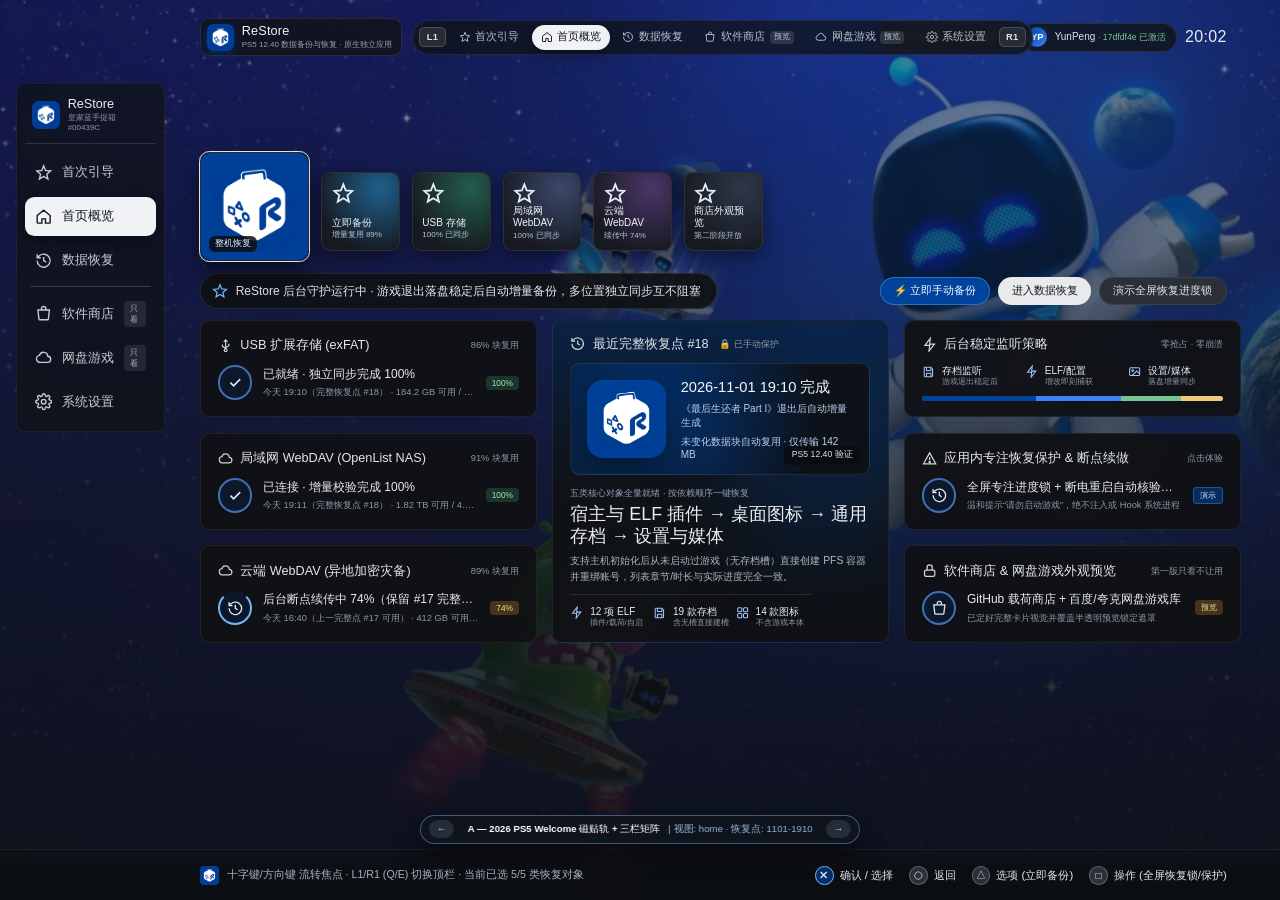
==== prototype/ui-37/index.html @ 5b7cf1ad "feat(prototype): 完成 #37 可交互页面闭环、三套变体与商店锁定遮罩初版" ====
<!doctype html>
<html lang="zh-CN">
  <head>
    <meta charset="UTF-8" />
    <meta name="viewport" content="width=device-width, initial-scale=1.0" />
    <title>ReStore — PS5 数据备份与恢复 · 高保真可交互 UI 原型 (#37)</title>
    <link rel="icon" type="image/png" href="./assets/restore-logo.png" />
    <link rel="stylesheet" href="./styles.css" />
  </head>
  <body>
    <div id="app"></div>
    <div id="toast" role="status" aria-live="polite"></div>
    <script src="./motion.js"></script>
    <script src="./app.js"></script>
  </body>
</html>
---- prototype/ui-37/styles.css ----
/* 沿用 /Users/penguinyzsh/Project/PS5/Archive/public/web 的 2026 PS5 屏幕几何与视觉语言
   在 1920px 视口下 1rem = 1px，融合 ReStore 官方皇家蓝 #00439C 品牌色与手柄焦点体系 */
:root {
  font-size: calc(100vw / 1920);
  font-family: 'Helvetica Neue', 'PingFang SC', 'Microsoft YaHei', sans-serif;
  font-weight: 400;
  color: #ebedef;
  background: #101215;
  color-scheme: dark;
  font-synthesis: none;
  --panel: #101215;
  --muted: #a5a7ac;
  --brand-blue: #00439c;
  --brand-blue-bright: #2b72d6;
  --brand-cyan: #70b7ff;
  --ok-green: #77c495;
  --warn-gold: #f2c97d;
  --danger-coral: #f19996;
  --radius-ui: 14rem;
  --radius-card: var(--radius-ui);
  --radius-control: var(--radius-ui);
  --radius-tag: 9rem;
  --radius-pill: 999rem;
  --radius-round: 50%;
  --sidebar-left: 24rem;
  --sidebar-width: 224rem;
  --sidebar-content-gap: 52rem;
  --content-left: calc(var(--sidebar-left) + var(--sidebar-width) + var(--sidebar-content-gap));
}

* {
  box-sizing: border-box;
}

body {
  margin: 0;
  min-width: 360px;
  background: #101215;
  color: #ebedef;
  overflow-x: hidden;
  user-select: none;
}

button,
input,
select {
  font: inherit;
  -webkit-tap-highlight-color: transparent;
}

button {
  padding: 0;
  border: 0;
  background: none;
  color: inherit;
  cursor: pointer;
  text-align: left;
  transition:
    opacity 120ms linear,
    background-color 160ms linear,
    border-color 150ms linear,
    outline-color 140ms linear,
    box-shadow 140ms linear,
    transform 160ms cubic-bezier(0.22, 0.61, 0.36, 1);
}

button:active:not(.launch-tile) {
  opacity: 0.78;
}

svg {
  display: block;
  width: 24rem;
  height: 24rem;
  flex-shrink: 0;
}

img {
  display: block;
  max-width: 100%;
}

/* 主机级手柄焦点外框（同时支持键盘 :focus-visible 与手柄/方向键 data-pad-focus） */
button:focus-visible,
input:focus-visible,
select:focus-visible,
[data-pad-focus='true'] {
  outline: 2.5rem solid #eef2f7 !important;
  outline-offset: 4rem !important;
  box-shadow:
    0 0 0 4rem rgba(0, 67, 156, 0.55),
    0 14rem 34rem rgba(0, 0, 0, 0.55) !important;
}

.app-shell {
  position: relative;
  isolation: isolate;
  min-height: max(1080rem, 100vh);
  padding-bottom: 108rem;
  overflow: hidden;
}

/* Variant B 与 Variant C 调整左侧起点，形成截然不同的空间结构 */
.app-shell[data-variant='B'] {
  --content-left: 112rem;
}

.app-shell[data-variant='C'] {
  --content-left: 88rem;
}

.console-wallpaper {
  position: fixed;
  inset: 0;
  z-index: -2;
  background: #101215 url('./assets/ps5-showcase-crop.jpg') center top / cover no-repeat;
  transition: opacity 320ms linear, filter 320ms linear;
}

.console-wallpaper::after {
  content: '';
  position: absolute;
  inset: 0;
  background:
    radial-gradient(circle at 76% 18%, rgba(0, 67, 156, 0.32), transparent 46%),
    linear-gradient(180deg, rgba(16, 18, 21, 0.38) 0%, rgba(16, 18, 21, 0.78) 54%, rgba(16, 18, 21, 0.95) 100%);
}

.app-shell.browse-mode .console-wallpaper::after {
  background:
    radial-gradient(circle at 82% 14%, rgba(0, 67, 156, 0.25), transparent 44%),
    linear-gradient(180deg, rgba(16, 18, 21, 0.78) 0%, rgba(18, 21, 26, 0.94) 45%, #12151a 100%);
}

.console-wallpaper > video {
  position: absolute;
  inset: 0;
  width: 100%;
  height: 100%;
  object-fit: cover;
  object-position: center top;
  pointer-events: none;
  opacity: 0.68;
}

/* ==================== 顶部 PS5 系统状态与 L1/R1 顶栏 ==================== */
.system-header {
  height: 112rem;
  position: relative;
  z-index: 20;
  display: flex;
  align-items: center;
  justify-content: space-between;
  padding: 0 80rem 0 var(--content-left);
}

.app-shell[data-variant='A'] .system-header {
  padding-left: var(--content-left);
}

.header-brand-cluster {
  display: flex;
  align-items: center;
  gap: 14rem;
  min-width: 0;
}

.brand-mark {
  display: flex;
  align-items: center;
  gap: 12rem;
  padding: 7rem 14rem 7rem 9rem;
  border-radius: var(--radius-card);
  background: rgba(16, 18, 21, 0.78);
  border: 1rem solid rgba(255, 255, 255, 0.1);
  backdrop-filter: blur(16rem);
  flex-shrink: 0;
  white-space: nowrap;
}

.brand-mark img {
  width: 40rem;
  height: 40rem;
  border-radius: 10rem;
  box-shadow: 0 4rem 14rem rgba(0, 67, 156, 0.55);
}

.brand-mark-text strong {
  display: block;
  font-size: 19rem;
  font-weight: 500;
  letter-spacing: 0.3rem;
  color: #f3f5f8;
}

.brand-mark-text small {
  display: block;
  font-size: 12rem;
  color: #98a2b0;
  margin-top: 2rem;
}

/* 顶部 L1 / R1 切换轨 */
.top-l1r1-bar {
  display: flex;
  align-items: center;
  gap: 6rem;
  background: rgba(16, 18, 21, 0.72);
  border: 1rem solid rgba(255, 255, 255, 0.08);
  padding: 6rem 10rem;
  border-radius: var(--radius-pill);
  backdrop-filter: blur(16rem);
  flex-shrink: 0;
  white-space: nowrap;
}

.shoulder-key {
  display: inline-grid;
  place-items: center;
  min-width: 40rem;
  height: 30rem;
  padding: 0 9rem;
  border-radius: 8rem;
  background: #272b33;
  border: 1rem solid rgba(255, 255, 255, 0.16);
  color: #dfe4ec;
  font-size: 14rem;
  font-weight: 600;
  letter-spacing: 0.5rem;
  flex-shrink: 0;
}

.shoulder-key:hover {
  background: #353b46;
}

.top-nav-pill {
  position: relative;
  display: inline-flex;
  align-items: center;
  gap: 7rem;
  height: 38rem;
  padding: 0 13rem;
  border-radius: var(--radius-pill);
  color: #b7bec9;
  font-size: 16rem;
  white-space: nowrap;
  flex-shrink: 0;
}

.top-nav-pill svg {
  width: 18rem;
  height: 18rem;
}

.top-nav-pill:hover {
  color: #f0f3f8;
  background: rgba(255, 255, 255, 0.08);
}

.top-nav-pill.current {
  background: #f0f2f5;
  color: #11151b;
  font-weight: 500;
  box-shadow: 0 6rem 20rem rgba(0, 0, 0, 0.32);
}

.top-nav-pill .lock-tag {
  font-size: 11.5rem;
  font-style: normal;
  padding: 2rem 6rem;
  border-radius: 6rem;
  background: rgba(255, 255, 255, 0.12);
  color: #b8c2d1;
  white-space: nowrap;
}

.top-nav-pill.current .lock-tag {
  background: rgba(17, 21, 27, 0.14);
  color: #1c222b;
}

.header-status-cluster {
  display: flex;
  align-items: center;
  gap: 12rem;
  flex-shrink: 0;
  white-space: nowrap;
}

.daemon-pill {
  display: inline-flex;
  align-items: center;
  gap: 8rem;
  height: 40rem;
  padding: 0 13rem;
  border-radius: var(--radius-pill);
  background: rgba(16, 18, 21, 0.78);
  border: 1rem solid rgba(255, 255, 255, 0.09);
  font-size: 14rem;
  color: #d5dce6;
  white-space: nowrap;
}

.status-dot {
  width: 9rem;
  height: 9rem;
  border-radius: 50%;
  background: var(--ok-green);
  box-shadow: 0 0 12rem rgba(119, 196, 149, 0.75);
}

.status-dot.warn {
  background: var(--warn-gold);
  box-shadow: 0 0 12rem rgba(242, 201, 125, 0.75);
}

.user-badge {
  display: flex;
  align-items: center;
  gap: 11rem;
  height: 44rem;
  padding: 0 15rem 0 8rem;
  border-radius: var(--radius-pill);
  background: rgba(16, 18, 21, 0.78);
  border: 1rem solid rgba(255, 255, 255, 0.09);
}

.user-avatar {
  width: 30rem;
  height: 30rem;
  border-radius: 50%;
  background: linear-gradient(135deg, var(--brand-blue), #3b82f6);
  display: grid;
  place-items: center;
  font-size: 14rem;
  font-weight: 600;
  color: #fff;
}

.user-badge span {
  font-size: 15rem;
  color: #dce2ec;
}

.user-badge small {
  color: #77c495;
  font-size: 13rem;
}

.system-clock {
  font-size: 24rem;
  font-weight: 300;
  color: #e9edf2;
  letter-spacing: 0.5rem;
}

/* ==================== Variant A 左侧系统导航轨 (沿用 public/web layout.css) ==================== */
.system-nav {
  position: fixed;
  left: var(--sidebar-left);
  top: 124rem;
  width: var(--sidebar-width);
  z-index: 18;
  display: flex;
  flex-direction: column;
  align-items: stretch;
  gap: 8rem;
  padding: 14rem 12rem;
  border-radius: var(--radius-card);
  background: rgba(16, 18, 21, 0.72);
  border: 1rem solid rgba(255, 255, 255, 0.06);
  backdrop-filter: blur(18rem);
}

.app-shell[data-variant='B'] .system-nav,
.app-shell[data-variant='C'] .system-nav {
  display: none;
}

.system-nav-brand {
  display: flex;
  align-items: center;
  gap: 12rem;
  padding: 6rem 10rem 16rem;
  margin-bottom: 6rem;
  border-bottom: 1rem solid rgba(126, 133, 143, 0.28);
}

.system-nav-brand img {
  width: 42rem;
  height: 42rem;
  border-radius: 10rem;
}

.system-nav-brand div strong {
  display: block;
  font-size: 19rem;
  font-weight: 500;
}

.system-nav-brand div small {
  display: block;
  font-size: 12rem;
  color: #8f98a5;
  margin-top: 2rem;
}

.system-tab {
  position: relative;
  width: 100%;
  height: 58rem;
  flex-shrink: 0;
  display: flex;
  align-items: center;
  gap: 15rem;
  padding: 0 15rem;
  border-radius: var(--radius-control);
  color: #c7cbd2;
}

.system-tab > svg {
  width: 26rem;
  height: 26rem;
}

.system-tab span {
  font-size: 19rem;
  line-height: 1;
  white-space: nowrap;
}

.system-tab .nav-badge {
  margin-left: auto;
  font-size: 12rem;
  padding: 3rem 8rem;
  border-radius: 6rem;
  background: rgba(255, 255, 255, 0.09);
  color: #a9b3c1;
}

.system-tab:hover {
  background: rgba(255, 255, 255, 0.09);
  color: #f1f3f6;
}

.system-tab.current {
  color: #11151b;
  background: #f0f2f5;
  box-shadow: 0 6rem 20rem rgba(0, 0, 0, 0.35);
}

.system-tab.current .nav-badge {
  background: rgba(17, 21, 27, 0.12);
  color: #11151b;
}

.system-tab.divider-after {
  margin-bottom: 14rem;
}

.system-tab.divider-after::after {
  position: absolute;
  right: 8rem;
  bottom: -10rem;
  left: 8rem;
  height: 1px;
  background: rgba(126, 133, 143, 0.36);
  content: '';
  pointer-events: none;
}

/* ==================== Variant A: Launcher 磁贴轨 & Welcome 三栏矩阵 (沿用 public/web home.css) ==================== */
.launcher {
  position: absolute;
  inset: 112rem 0 auto calc(var(--content-left) - 18rem);
  height: 226rem;
  z-index: 5;
  pointer-events: none;
}

.launch-tile {
  position: absolute;
  border-radius: var(--radius-card);
  display: grid;
  place-items: center;
  overflow: hidden;
  pointer-events: auto;
  background: #1c1e22;
  border: 1rem solid rgba(255, 255, 255, 0.08);
  box-shadow: 0 10rem 28rem rgba(0, 0, 0, 0.42);
}

.launch-tile > img {
  width: 100%;
  height: 100%;
  object-fit: cover;
  border-radius: var(--radius-card);
}

.launch-tile.active {
  outline: 2.5rem solid #dfe3e8;
  outline-offset: 0;
  box-shadow:
    inset 0 0 0 5rem rgba(0, 0, 0, 0.45),
    0 16rem 38rem rgba(0, 0, 0, 0.55);
  background: #141820;
}

.launch-tile-inner {
  width: 100%;
  height: 100%;
  display: flex;
  flex-direction: column;
  justify-content: space-between;
  padding: 14rem;
  background: radial-gradient(circle at 75% 20%, var(--tile-accent, #00439c), #161920 78%);
}

.launch-tile-inner svg {
  width: 34rem;
  height: 34rem;
  color: #e9eff8;
}

.launch-tile.active .launch-tile-inner svg {
  width: 48rem;
  height: 48rem;
}

.launch-tile-inner strong {
  font-size: 15rem;
  font-weight: 500;
  color: #f1f4f9;
  line-height: 1.25;
}

.launch-tile.active .launch-tile-inner strong {
  font-size: 20rem;
}

.launch-tile-inner small {
  font-size: 12rem;
  color: #b5c2d6;
}

.launch-tile-tag {
  position: absolute;
  left: 12rem;
  bottom: 12rem;
  padding: 3rem 9rem;
  border-radius: var(--radius-tag);
  background: rgba(10, 13, 18, 0.84);
  color: #e7ecf4;
  font-size: 13rem;
}

.welcome-scene {
  position: relative;
  min-height: 890rem;
}

.welcome-prompt-bar {
  position: absolute;
  left: var(--content-left);
  right: 80rem;
  top: 298rem;
  display: flex;
  align-items: center;
  justify-content: space-between;
  gap: 16rem;
}

.welcome-prompt {
  display: inline-flex;
  height: 54rem;
  align-items: center;
  gap: 12rem;
  padding: 0 22rem 0 16rem;
  border: 1rem solid rgba(255, 255, 255, 0.09);
  border-radius: var(--radius-pill);
  background: rgba(16, 18, 21, 0.92);
  color: #e4e8ef;
  font-size: 18rem;
}

.welcome-prompt svg {
  width: 24rem;
  height: 24rem;
  color: var(--brand-cyan);
}

.welcome-quick-actions {
  display: flex;
  align-items: center;
  gap: 12rem;
}

.welcome-grid {
  position: absolute;
  top: 368rem;
  left: var(--content-left);
  display: grid;
  grid-template-columns: repeat(3, 505rem);
  grid-template-rows: 485rem;
  gap: 23rem;
}

.welcome-column {
  display: grid;
  min-width: 0;
  grid-template-rows: repeat(3, 146rem);
  gap: 23rem;
}

.widget {
  position: relative;
  min-width: 0;
  overflow: hidden;
  border: 1rem solid rgba(255, 255, 255, 0.07);
  border-radius: var(--radius-card);
  background: rgba(16, 18, 21, 0.94);
  text-align: left;
  backdrop-filter: blur(18rem);
}

.widget:hover {
  border-color: rgba(255, 255, 255, 0.22);
  background: rgba(22, 25, 31, 0.96);
}

.home-rail-card {
  min-height: 0;
  padding: 22rem 25rem;
}

.widget-heading {
  position: relative;
  z-index: 2;
  display: flex;
  justify-content: space-between;
  align-items: center;
  gap: 16rem;
  color: #e3e6eb;
  font-size: 19rem;
  line-height: 25rem;
  white-space: nowrap;
}

.widget-heading > span {
  display: flex;
  min-width: 0;
  align-items: center;
  gap: 11rem;
}

.widget-heading svg {
  width: 23rem;
  height: 23rem;
  color: #cfd4dc;
}

.widget-heading > small {
  overflow: hidden;
  color: #949ca8;
  font-size: 15rem;
  text-overflow: ellipsis;
}

.widget b {
  color: #e8ebf0;
  font-size: 18rem;
  font-weight: 400;
}

.widget small {
  color: #8f98a5;
  font-size: 14rem;
}

.status-content {
  display: grid;
  grid-template-columns: 52rem minmax(0, 1fr) auto;
  align-items: center;
  gap: 16rem;
  margin-top: 17rem;
}

.connection-ring {
  display: grid;
  width: 52rem;
  height: 52rem;
  place-items: center;
  border: 3rem solid #3d6fb4;
  border-radius: var(--radius-round);
  background: rgba(0, 67, 156, 0.16);
}

.connection-ring.syncing {
  border-color: var(--brand-cyan);
  border-top-color: transparent;
  animation: home-sync-spin 900ms linear infinite;
}

.connection-ring svg {
  width: 25rem;
  height: 25rem;
  color: #dce8fa;
}

@keyframes home-sync-spin {
  to {
    transform: rotate(360deg);
  }
}

.status-content > span {
  display: flex;
  min-width: 0;
  flex-direction: column;
  gap: 5rem;
}

.status-content b,
.status-content small {
  overflow: hidden;
  text-overflow: ellipsis;
  white-space: nowrap;
}

.welcome-feature-card {
  --feature-accent: #00439c;
  display: flex;
  height: 485rem;
  flex-direction: column;
  padding: 22rem 26rem 22rem;
  background:
    linear-gradient(
      180deg,
      rgba(0, 67, 156, 0.34),
      transparent 52%
    ),
    rgba(16, 18, 21, 0.96);
}

.welcome-feature-card::before {
  position: absolute;
  top: 44rem;
  right: -50rem;
  width: 290rem;
  height: 290rem;
  border-radius: var(--radius-round);
  background: rgba(0, 67, 156, 0.45);
  content: '';
  filter: blur(70rem);
  opacity: 0.65;
  pointer-events: none;
}

.home-feature-identity {
  position: relative;
  display: flex;
  height: 168rem;
  flex-shrink: 0;
  align-items: center;
  gap: 22rem;
  padding: 0 24rem;
  margin-top: 16rem;
  overflow: hidden;
  border: 1rem solid rgba(255, 255, 255, 0.09);
  border-radius: var(--radius-card);
  background: radial-gradient(
    circle at 24% 45%,
    rgba(0, 67, 156, 0.68),
    #0d1118 76%
  );
}

.home-feature-art {
  width: 118rem;
  height: 118rem;
  flex-shrink: 0;
  filter: drop-shadow(0 14rem 24rem rgba(0, 0, 0, 0.55));
}

.home-feature-art img {
  width: 100%;
  height: 100%;
  border-radius: 24rem;
  object-fit: cover;
}

.home-feature-badges {
  display: flex;
  flex-direction: column;
  gap: 8rem;
  min-width: 0;
}

.home-feature-badges strong {
  font-size: 22rem;
  font-weight: 500;
  color: #f4f7fb;
}

.home-feature-badges span {
  font-size: 15rem;
  color: #bdd0ea;
}

.home-feature-type {
  position: absolute;
  right: 14rem;
  bottom: 14rem;
  padding: 5rem 11rem;
  border-radius: var(--radius-tag);
  background: rgba(9, 11, 14, 0.78);
  color: #d6e4f7;
  font-size: 13rem;
}

.home-feature-copy {
  position: relative;
  z-index: 1;
  margin-top: 18rem;
}

.home-feature-copy > small {
  display: block;
  color: #8fa0b5;
  font-size: 14rem;
}

.home-feature-copy h2 {
  margin: 6rem 0 8rem;
  font-size: 27rem;
  font-weight: 400;
  line-height: 1.22;
}

.home-feature-copy p {
  margin: 0;
  color: #aeb7c4;
  font-size: 15.5rem;
  line-height: 1.55;
}

.home-feature-stats {
  position: relative;
  z-index: 1;
  display: grid;
  grid-template-columns: repeat(3, minmax(0, 1fr));
  gap: 10rem;
  margin-top: auto;
  padding-top: 16rem;
  border-top: 1rem solid rgba(255, 255, 255, 0.1);
}

.home-feature-stats > span,
.stars-breakdown > span {
  display: grid;
  min-width: 0;
  grid-template-columns: 22rem minmax(0, 1fr);
  column-gap: 8rem;
}

.home-feature-stats svg,
.stars-breakdown svg {
  width: 20rem;
  height: 20rem;
  grid-row: 1 / 3;
  color: #9ec3f5;
}

.home-feature-stats b,
.stars-breakdown b {
  font-size: 15rem;
  line-height: 18rem;
  overflow: hidden;
  text-overflow: ellipsis;
  white-space: nowrap;
}

.home-feature-stats small,
.stars-breakdown small {
  font-size: 12rem;
  line-height: 15rem;
  overflow: hidden;
  text-overflow: ellipsis;
  white-space: nowrap;
}

.stars-breakdown {
  display: grid;
  grid-template-columns: repeat(3, minmax(0, 1fr));
  gap: 12rem;
  margin-top: 18rem;
}

.category-strip {
  display: flex;
  height: 7rem;
  margin-top: 14rem;
  overflow: hidden;
  border-radius: var(--radius-control);
  background: #2b3038;
}

.category-strip > i {
  display: block;
}

/* ==================== Variant B: Project Scene 巨幅分栏布局 (沿用 public/web projects.css) ==================== */
.project-scene {
  position: relative;
  min-height: 880rem;
  padding: 24rem 112rem 40rem var(--content-left);
}

.project-main-art {
  position: absolute;
  right: 112rem;
  top: 40rem;
  width: 680rem;
  height: 470rem;
  border-radius: var(--radius-card);
  background:
    radial-gradient(circle at 50% 42%, rgba(0, 67, 156, 0.52), rgba(16, 18, 21, 0.92) 72%);
  border: 1rem solid rgba(255, 255, 255, 0.1);
  display: flex;
  flex-direction: column;
  align-items: center;
  justify-content: center;
  gap: 22rem;
  padding: 32rem;
  box-shadow: 0 24rem 60rem rgba(0, 0, 0, 0.5);
}

.project-main-art img {
  width: 210rem;
  height: 210rem;
  border-radius: 42rem;
  box-shadow: 0 18rem 44rem rgba(0, 67, 156, 0.65);
}

.project-art-metrics {
  display: grid;
  grid-template-columns: repeat(3, 1fr);
  gap: 14rem;
  width: 100%;
}

.project-art-metrics div {
  background: rgba(12, 15, 20, 0.78);
  border: 1rem solid rgba(255, 255, 255, 0.08);
  border-radius: 12rem;
  padding: 14rem 16rem;
}

.project-art-metrics strong {
  display: block;
  font-size: 21rem;
  font-weight: 400;
  color: #f0f4fa;
}

.project-art-metrics small {
  display: block;
  font-size: 13rem;
  color: #95a2b4;
  margin-top: 4rem;
}

.project-copy {
  position: relative;
  margin-top: 48rem;
  max-width: 860rem;
}

.project-eyebrow {
  display: inline-flex;
  align-items: center;
  gap: 10rem;
  padding: 6rem 14rem;
  border-radius: var(--radius-pill);
  background: rgba(0, 67, 156, 0.35);
  border: 1rem solid rgba(112, 183, 255, 0.3);
  color: #cbe2ff;
  font-size: 15rem;
  margin-bottom: 18rem;
}

.project-copy h1 {
  font-size: 62rem;
  font-weight: 300;
  line-height: 1.15;
  letter-spacing: -0.8rem;
  margin: 0 0 22rem;
}

.project-copy p {
  font-size: 23rem;
  line-height: 1.62;
  font-weight: 300;
  color: #c0c5ce;
  max-width: 760rem;
  margin: 0;
}

.hero-actions {
  display: flex;
  align-items: center;
  gap: 18rem;
  margin-top: 34rem;
  flex-wrap: wrap;
}

.pill {
  display: inline-flex;
  align-items: center;
  justify-content: center;
  gap: 11rem;
  padding: 12rem 30rem;
  min-height: 54rem;
  border-radius: var(--radius-pill);
  font-size: 20rem;
  white-space: nowrap;
}

.pill.primary {
  background: #e9eaec;
  color: #15171b;
  font-weight: 500;
}

.pill.brand {
  background: var(--brand-blue);
  color: #f5f8fc;
  border: 1rem solid rgba(112, 183, 255, 0.38);
}

.pill.secondary {
  background: #2b2f37;
  color: #e2e5ea;
  border: 1rem solid rgba(255, 255, 255, 0.08);
}

.pill.sm {
  min-height: 42rem;
  padding: 8rem 20rem;
  font-size: 16rem;
}

.round-action {
  width: 54rem;
  height: 54rem;
  border-radius: var(--radius-round);
  background: #32363e;
  display: inline-grid;
  place-items: center;
}

.project-highlights {
  margin-top: 90rem;
  display: grid;
  grid-template-columns: repeat(4, 1fr);
  gap: 22rem;
}

.project-highlights > button {
  background: rgba(32, 36, 43, 0.92);
  border: 1rem solid rgba(255, 255, 255, 0.08);
  border-radius: var(--radius-card);
  text-align: left;
  padding: 23rem;
  min-height: 168rem;
  display: flex;
  flex-direction: column;
  justify-content: space-between;
}

.project-highlights > button:hover {
  background: #272c35;
  border-color: rgba(255, 255, 255, 0.2);
}

.project-highlights span {
  font-size: 18rem;
  color: #b7bec8;
  display: flex;
  align-items: center;
  justify-content: space-between;
}

.project-highlights strong {
  font-size: 26rem;
  font-weight: 400;
  margin: 18rem 0 6rem;
  color: #f0f3f8;
}

.project-highlights small {
  font-size: 16rem;
  color: #9aa3b0;
}

/* ==================== 通用内页容器 (.browse-page) ==================== */
.browse-page {
  padding: 18rem 80rem 80rem var(--content-left);
  min-height: 880rem;
}

.page-title {
  display: flex;
  justify-content: space-between;
  align-items: flex-end;
  margin-bottom: 28rem;
  gap: 24rem;
}

.page-title h1 {
  font-size: 52rem;
  font-weight: 300;
  margin: 0;
  line-height: 1.15;
}

.page-title p {
  margin: 8rem 0 0;
  font-size: 19rem;
  color: #a5adb9;
}

.filter-chips {
  display: flex;
  gap: 10rem;
  flex-wrap: wrap;
}

.chip {
  padding: 11rem 22rem;
  font-size: 18rem;
  border-radius: var(--radius-pill);
  color: #b5bbc4;
  background: rgba(36, 39, 45, 0.76);
  border: 1rem solid rgba(255, 255, 255, 0.06);
}

.chip.active {
  background: #e9eaed;
  color: #16181c;
  font-weight: 500;
}

/* ==================== 首次引导页 (Onboarding) ==================== */
.onboarding-layout {
  display: grid;
  grid-template-columns: 520rem minmax(0, 1fr);
  gap: 24rem;
  align-items: start;
}

.onboarding-brand-panel {
  padding: 32rem;
  border-radius: var(--radius-card);
  background:
    radial-gradient(circle at 22% 18%, rgba(0, 67, 156, 0.52), transparent 58%),
    rgba(20, 24, 30, 0.95);
  border: 1rem solid rgba(255, 255, 255, 0.1);
  display: flex;
  flex-direction: column;
  gap: 20rem;
}

.onboarding-logo-hero {
  display: flex;
  align-items: center;
  gap: 20rem;
}

.onboarding-logo-hero img {
  width: 96rem;
  height: 96rem;
  border-radius: 22rem;
  box-shadow: 0 12rem 32rem rgba(0, 67, 156, 0.6);
}

.onboarding-logo-hero h2 {
  margin: 0;
  font-size: 32rem;
  font-weight: 400;
}

.onboarding-logo-hero p {
  margin: 6rem 0 0;
  font-size: 16rem;
  color: #a7b4c6;
}

.dns-guide-box {
  padding: 18rem 20rem;
  border-radius: 12rem;
  background: rgba(12, 15, 20, 0.78);
  border: 1rem solid rgba(112, 183, 255, 0.22);
}

.dns-guide-box h3 {
  margin: 0 0 8rem;
  font-size: 17rem;
  font-weight: 500;
  color: #cfe3ff;
  display: flex;
  align-items: center;
  gap: 8rem;
}

.dns-guide-box p {
  margin: 0;
  font-size: 14.5rem;
  line-height: 1.55;
  color: #a8b3c2;
}

.onboarding-branch-switch {
  display: grid;
  grid-template-columns: 1fr 1fr;
  gap: 10rem;
  padding: 6rem;
  border-radius: 12rem;
  background: #14171c;
  border: 1rem solid rgba(255, 255, 255, 0.08);
}

.onboarding-branch-switch button {
  padding: 12rem 14rem;
  border-radius: 9rem;
  text-align: center;
  font-size: 15rem;
  color: #a7b0bd;
}

.onboarding-branch-switch button.active {
  background: var(--brand-blue);
  color: #fff;
  font-weight: 500;
}

.onboarding-steps-panel {
  display: flex;
  flex-direction: column;
  gap: 20rem;
}

.panel-card {
  padding: 26rem 28rem;
  border-radius: var(--radius-card);
  background: rgba(24, 28, 34, 0.94);
  border: 1rem solid rgba(255, 255, 255, 0.08);
}

.panel-card-header {
  display: flex;
  justify-content: space-between;
  align-items: center;
  margin-bottom: 18rem;
  gap: 16rem;
}

.panel-card-header h2 {
  margin: 0;
  font-size: 24rem;
  font-weight: 400;
  display: flex;
  align-items: center;
  gap: 12rem;
}

.step-num {
  width: 30rem;
  height: 30rem;
  border-radius: 50%;
  background: var(--brand-blue);
  display: inline-grid;
  place-items: center;
  font-size: 15rem;
  font-weight: 600;
}

.location-grid {
  display: grid;
  grid-template-columns: repeat(3, minmax(0, 1fr));
  gap: 16rem;
}

.location-card {
  padding: 20rem;
  border-radius: 12rem;
  background: #1c2027;
  border: 1.5rem solid #2f3642;
  display: flex;
  flex-direction: column;
  gap: 12rem;
}

.location-card.selected {
  border-color: #63a4ff;
  background:
    linear-gradient(180deg, rgba(0, 67, 156, 0.26), rgba(28, 32, 39, 0.95));
}

.location-card-top {
  display: flex;
  justify-content: space-between;
  align-items: center;
}

.location-card-top strong {
  font-size: 19rem;
  font-weight: 500;
}

.check-circle {
  width: 24rem;
  height: 24rem;
  border-radius: 50%;
  border: 2rem solid #687385;
  display: grid;
  place-items: center;
}

.selected .check-circle {
  background: #e9edf3;
  border-color: #e9edf3;
  color: #11151b;
}

.location-meta {
  font-size: 14rem;
  color: #9ba5b4;
  line-height: 1.5;
}

.location-card-footer {
  margin-top: auto;
  padding-top: 12rem;
  border-top: 1rem solid rgba(255, 255, 255, 0.07);
  display: flex;
  justify-content: space-between;
  align-items: center;
  gap: 8rem;
}

/* ==================== 恢复页 (位置 -> 恢复点 -> 五类对象 & 依赖顺序执行计划) ==================== */
.restore-workbench {
  display: grid;
  grid-template-columns: 470rem minmax(0, 1fr);
  gap: 24rem;
  align-items: start;
}

.app-shell[data-variant='B'] .restore-workbench {
  grid-template-columns: 1fr;
}

.restore-points-list {
  display: flex;
  flex-direction: column;
  gap: 12rem;
  margin-top: 14rem;
}

.restore-point-item {
  padding: 18rem 20rem;
  border-radius: 12rem;
  background: #1b1f26;
  border: 1.5rem solid #2d3440;
  display: flex;
  flex-direction: column;
  gap: 8rem;
}

.restore-point-item.selected {
  border-color: #70b7ff;
  background: linear-gradient(90deg, rgba(0, 67, 156, 0.3), #1e242d);
}

.rp-header {
  display: flex;
  justify-content: space-between;
  align-items: center;
  gap: 10rem;
}

.rp-header strong {
  font-size: 18rem;
  font-weight: 500;
}

.rp-badges {
  display: flex;
  gap: 6rem;
  align-items: center;
}

.badge {
  padding: 3rem 9rem;
  border-radius: 6rem;
  font-size: 12.5rem;
  background: rgba(255, 255, 255, 0.1);
  color: #d6dde8;
}

.badge.blue {
  background: rgba(0, 67, 156, 0.55);
  color: #d7e8ff;
  border: 1rem solid rgba(112, 183, 255, 0.3);
}

.badge.green {
  background: rgba(46, 125, 82, 0.35);
  color: #9fe6b8;
}

.badge.gold {
  background: rgba(180, 130, 40, 0.32);
  color: #f7d996;
}

.five-objects-grid {
  display: grid;
  grid-template-columns: 1fr;
  gap: 13rem;
}

.app-shell[data-variant='B'] .five-objects-grid {
  grid-template-columns: repeat(5, minmax(0, 1fr));
}

.object-card {
  padding: 18rem 22rem;
  border-radius: 12rem;
  background: #1c2027;
  border: 1.5rem solid #2e3542;
  display: grid;
  grid-template-columns: 44rem minmax(0, 1fr) auto;
  align-items: center;
  gap: 18rem;
}

.app-shell[data-variant='B'] .object-card {
  grid-template-columns: 1fr;
  align-items: start;
  padding: 22rem;
}

.object-card.selected {
  border-color: #66a8ff;
  background: linear-gradient(90deg, rgba(0, 67, 156, 0.22), #1d222b 65%);
}

.object-icon-box {
  width: 44rem;
  height: 44rem;
  border-radius: 11rem;
  background: rgba(0, 67, 156, 0.32);
  border: 1rem solid rgba(112, 183, 255, 0.25);
  display: grid;
  place-items: center;
  color: #9ec8ff;
}

.object-copy strong {
  display: flex;
  align-items: center;
  gap: 10rem;
  font-size: 19rem;
  font-weight: 500;
  color: #f0f3f8;
}

.object-copy p {
  margin: 6rem 0 0;
  font-size: 14.5rem;
  color: #a4aebc;
  line-height: 1.5;
}

.object-copy .scope-warning {
  display: inline-block;
  margin-top: 6rem;
  padding: 3rem 9rem;
  border-radius: 6rem;
  background: rgba(242, 201, 125, 0.14);
  border: 1rem solid rgba(242, 201, 125, 0.32);
  color: #f4d599;
  font-size: 13rem;
}

/* 依赖顺序 4 阶段流水线展示 */
.dependency-pipeline {
  margin-top: 20rem;
  padding: 20rem 24rem;
  border-radius: 12rem;
  background: #16191f;
  border: 1rem solid rgba(255, 255, 255, 0.08);
}

.dependency-pipeline h3 {
  margin: 0 0 14rem;
  font-size: 17rem;
  font-weight: 400;
  color: #c7d2e2;
  display: flex;
  justify-content: space-between;
  align-items: center;
}

.pipeline-steps {
  display: grid;
  grid-template-columns: repeat(4, minmax(0, 1fr));
  gap: 14rem;
}

.pipeline-step {
  position: relative;
  padding: 14rem 16rem;
  border-radius: 10rem;
  background: #20252e;
  border: 1rem solid rgba(255, 255, 255, 0.07);
}

.pipeline-step.dimmed {
  opacity: 0.42;
}

.pipeline-step small {
  display: block;
  font-size: 12rem;
  color: #78b4ff;
  margin-bottom: 4rem;
}

.pipeline-step strong {
  display: block;
  font-size: 15.5rem;
  font-weight: 500;
  color: #edf1f7;
}

.pipeline-step span {
  display: block;
  font-size: 12.5rem;
  color: #98a2b1;
  margin-top: 4rem;
  line-height: 1.4;
}

/* ==================== 应用内全屏专注恢复进度锁视图 (.restore-lock-scene) ==================== */
.restore-lock-scene {
  position: relative;
  margin: 12rem 80rem 40rem var(--content-left);
  min-height: 820rem;
  border-radius: 20rem;
  padding: 36rem 44rem;
  background:
    radial-gradient(circle at 80% 18%, rgba(0, 67, 156, 0.42), transparent 52%),
    linear-gradient(180deg, rgba(18, 22, 29, 0.97), rgba(13, 16, 21, 0.99));
  border: 1.5rem solid rgba(112, 183, 255, 0.32);
  box-shadow: 0 28rem 80rem rgba(0, 0, 0, 0.72);
  display: flex;
  flex-direction: column;
  justify-content: space-between;
}

.gentle-warning-banner {
  display: flex;
  align-items: center;
  justify-content: space-between;
  gap: 20rem;
  padding: 20rem 26rem;
  border-radius: 14rem;
  background: linear-gradient(90deg, rgba(242, 201, 125, 0.18), rgba(0, 67, 156, 0.24));
  border: 1rem solid rgba(242, 201, 125, 0.45);
}

.gentle-warning-left {
  display: flex;
  align-items: center;
  gap: 18rem;
}

.gentle-warning-icon {
  width: 52rem;
  height: 52rem;
  border-radius: 14rem;
  background: rgba(242, 201, 125, 0.2);
  color: var(--warn-gold);
  display: grid;
  place-items: center;
}

.gentle-warning-icon svg {
  width: 30rem;
  height: 30rem;
}

.gentle-warning-left strong {
  display: block;
  font-size: 24rem;
  font-weight: 500;
  color: #fff3d6;
}

.gentle-warning-left p {
  margin: 5rem 0 0;
  font-size: 15.5rem;
  color: #d7deea;
}

.lock-progress-hero {
  display: grid;
  grid-template-columns: minmax(0, 1.3fr) minmax(0, 1fr);
  gap: 32rem;
  margin: 28rem 0;
  align-items: center;
}

.progress-big-number {
  font-size: 78rem;
  font-weight: 300;
  line-height: 1;
  color: #f3f7fc;
  letter-spacing: -2rem;
}

.progress-bar-track {
  height: 14rem;
  border-radius: var(--radius-pill);
  background: #232934;
  overflow: hidden;
  margin: 20rem 0 14rem;
}

.progress-bar-fill {
  height: 100%;
  border-radius: var(--radius-pill);
  background: linear-gradient(90deg, var(--brand-blue), var(--brand-cyan));
  transition: width 320ms cubic-bezier(0.22, 0.61, 0.36, 1);
}

.conflict-alert-box,
.resume-checkpoint-box {
  margin-top: 16rem;
  padding: 18rem 22rem;
  border-radius: 12rem;
  display: flex;
  align-items: center;
  justify-content: space-between;
  gap: 18rem;
}

.conflict-alert-box {
  background: rgba(241, 153, 150, 0.14);
  border: 1rem solid rgba(241, 153, 150, 0.45);
}

.resume-checkpoint-box {
  background: rgba(112, 183, 255, 0.14);
  border: 1rem solid rgba(112, 183, 255, 0.42);
}

/* ==================== 软件商店 & 网盘游戏 + 半透明毛玻璃预览锁定遮罩 ==================== */
.store-stage-wrap {
  position: relative;
  min-height: 560rem;
  padding: 12rem;
  border-radius: 18rem;
  overflow: hidden;
}

.store-underlying-canvas {
  transition: filter 240ms ease, opacity 240ms ease;
}

.store-stage-wrap.is-locked .store-underlying-canvas {
  filter: saturate(0.88) brightness(0.82);
  pointer-events: none;
}

.library-grid {
  display: grid;
  grid-template-columns: repeat(3, minmax(0, 1fr));
  gap: 22rem;
}

.game-grid {
  display: grid;
  grid-template-columns: repeat(6, minmax(0, 1fr));
  gap: 24rem 20rem;
}

.store-app-card {
  padding: 24rem;
  border-radius: var(--radius-card);
  background: #20242b;
  border: 1rem solid #303641;
  display: flex;
  flex-direction: column;
  gap: 14rem;
}

.store-app-top {
  display: flex;
  align-items: center;
  gap: 16rem;
}

.store-app-top img,
.store-app-top .repo-initial {
  width: 68rem;
  height: 68rem;
  border-radius: 16rem;
  object-fit: cover;
  background: #2b313c;
  display: grid;
  place-items: center;
  font-size: 28rem;
}

.store-app-top div strong {
  display: block;
  font-size: 22rem;
  font-weight: 400;
}

.store-app-top div small {
  display: block;
  font-size: 14rem;
  color: #95a0b0;
  margin-top: 4rem;
}

.store-app-desc {
  font-size: 15.5rem;
  color: #b1bac6;
  line-height: 1.55;
  margin: 0;
}

.store-app-footer {
  margin-top: auto;
  padding-top: 14rem;
  border-top: 1rem solid rgba(255, 255, 255, 0.08);
  display: flex;
  justify-content: space-between;
  align-items: center;
  font-size: 14rem;
  color: #96a1b2;
}

.game-tile {
  display: flex;
  flex-direction: column;
}

.game-cover {
  position: relative;
  aspect-ratio: 1;
  border-radius: var(--radius-card);
  overflow: hidden;
  background: #252932;
  border: 1rem solid rgba(255, 255, 255, 0.08);
}

.game-cover img {
  width: 100%;
  height: 100%;
  object-fit: cover;
}

.library-platform {
  position: absolute;
  left: 10rem;
  bottom: 10rem;
  background: rgba(16, 18, 21, 0.88);
  color: #e4e8ef;
  padding: 3rem 8rem;
  border-radius: 6rem;
  font-size: 13rem;
}

.library-format-tag {
  position: absolute;
  right: 10rem;
  top: 10rem;
  background: rgba(0, 67, 156, 0.88);
  color: #fff;
  padding: 3rem 8rem;
  border-radius: 6rem;
  font-size: 12rem;
}

.game-tile h2 {
  font-size: 20rem;
  font-weight: 400;
  margin: 12rem 0 4rem;
  white-space: nowrap;
  overflow: hidden;
  text-overflow: ellipsis;
}

.game-tile p {
  margin: 0;
  font-size: 14.5rem;
  color: #9ba3b0;
}

/* 半透明毛玻璃预览锁定遮罩（允许浏览底层商店全貌，但拦截内部操作） */
.store-preview-lock-overlay {
  position: absolute;
  inset: 0;
  z-index: 12;
  background:
    radial-gradient(circle at 50% 46%, rgba(16, 20, 28, 0.58), rgba(12, 15, 20, 0.34) 72%);
  backdrop-filter: blur(5rem);
  display: flex;
  align-items: center;
  justify-content: center;
  padding: 32rem;
}

.store-lock-glass-card {
  max-width: 680rem;
  width: 100%;
  padding: 34rem 40rem;
  border-radius: 20rem;
  background:
    linear-gradient(165deg, rgba(0, 67, 156, 0.38), rgba(24, 28, 36, 0.94) 58%);
  border: 1.5rem solid rgba(130, 190, 255, 0.38);
  box-shadow:
    0 24rem 70rem rgba(0, 0, 0, 0.68),
    inset 0 1rem 0 rgba(255, 255, 255, 0.18);
  backdrop-filter: blur(22rem);
  text-align: center;
  display: flex;
  flex-direction: column;
  align-items: center;
  gap: 14rem;
}

.store-lock-logo-pair {
  display: flex;
  align-items: center;
  gap: 14rem;
}

.store-lock-logo-pair img {
  width: 64rem;
  height: 64rem;
  border-radius: 16rem;
  box-shadow: 0 8rem 24rem rgba(0, 67, 156, 0.6);
}

.store-lock-icon-badge {
  width: 64rem;
  height: 64rem;
  border-radius: 16rem;
  background: rgba(255, 255, 255, 0.1);
  border: 1rem solid rgba(255, 255, 255, 0.22);
  display: grid;
  place-items: center;
  color: #f3d285;
}

.store-lock-icon-badge svg {
  width: 32rem;
  height: 32rem;
}

.store-lock-glass-card h2 {
  margin: 4rem 0 0;
  font-size: 32rem;
  font-weight: 400;
  color: #f5f8fc;
}

.store-lock-glass-card p {
  margin: 0;
  font-size: 17rem;
  line-height: 1.6;
  color: #c3cede;
}

/* ==================== Variant C 时间轴样式 (沿用 public/web system-pages.css) ==================== */
.activity-release-timeline {
  position: relative;
  margin: 0;
  padding: 0 0 0 38rem;
  list-style: none;
}

.activity-release-timeline::before {
  position: absolute;
  top: 18rem;
  bottom: 18rem;
  left: 9rem;
  width: 2rem;
  background: #3c4552;
  content: '';
}

.activity-release-timeline > li {
  position: relative;
  margin-bottom: 16rem;
}

.activity-release-marker {
  position: absolute;
  z-index: 1;
  top: 22rem;
  left: -35rem;
  width: 14rem;
  height: 14rem;
  border: 3rem solid #15181d;
  border-radius: 50%;
  background: #70b7ff;
  box-shadow: 0 0 0 2rem #00439c;
}

/* ==================== 弹窗 (WebDAV 手柄输入法 OSK & 恢复结果分类汇总弹窗) ==================== */
.modal-backdrop {
  position: fixed;
  inset: 0;
  z-index: 90;
  background: rgba(6, 8, 12, 0.82);
  backdrop-filter: blur(14rem);
  display: flex;
  align-items: center;
  justify-content: center;
  padding: 36rem;
}

.modal {
  position: relative;
  background: #22262e;
  border: 1.5rem solid rgba(255, 255, 255, 0.14);
  color: #e7e9ed;
  padding: 36rem 40rem;
  width: 820rem;
  max-width: 100%;
  max-height: 88vh;
  overflow: auto;
  border-radius: 18rem;
  box-shadow: 0 24rem 70rem rgba(0, 0, 0, 0.65);
}

.modal.wide {
  width: 1040rem;
}

.modal h2 {
  font-size: 32rem;
  font-weight: 300;
  margin: 0 0 10rem;
}

.modal p {
  color: #aeb6c3;
  font-size: 16rem;
  line-height: 1.6;
  margin: 0 0 20rem;
}

.osk-field-grid {
  display: grid;
  grid-template-columns: 1fr;
  gap: 14rem;
}

.osk-field label {
  display: block;
  font-size: 14.5rem;
  color: #9fabbc;
  margin-bottom: 6rem;
}

.modal-input {
  display: block;
  width: 100%;
  padding: 15rem 18rem;
  background: #15181e;
  border: 1.5rem solid #4c5565;
  border-radius: 12rem;
  color: #f0f3f8;
  font-size: 18rem;
}

.osk-keypad {
  margin-top: 18rem;
  padding: 16rem;
  border-radius: 12rem;
  background: #171a21;
  border: 1rem solid rgba(255, 255, 255, 0.08);
}

.osk-keypad-row {
  display: flex;
  gap: 8rem;
  justify-content: center;
  margin-bottom: 8rem;
  flex-wrap: wrap;
}

.osk-key {
  min-width: 58rem;
  height: 42rem;
  padding: 0 12rem;
  border-radius: 8rem;
  background: #282d37;
  color: #e4e8f0;
  font-size: 15rem;
  display: inline-grid;
  place-items: center;
}

.osk-key:hover {
  background: #363d4a;
}

/* ==================== 底部常驻 DualSense 手柄按键提示栏 ==================== */
.dualsense-bar {
  position: fixed;
  left: 0;
  right: 0;
  bottom: 0;
  height: 76rem;
  z-index: 60;
  padding: 0 80rem 0 var(--content-left);
  background: linear-gradient(180deg, rgba(16, 18, 21, 0.45), rgba(12, 14, 18, 0.94) 45%);
  backdrop-filter: blur(18rem);
  border-top: 1rem solid rgba(255, 255, 255, 0.07);
  display: flex;
  align-items: center;
  justify-content: space-between;
}

.dualsense-Context {
  display: flex;
  align-items: center;
  gap: 12rem;
  color: #a9b3c2;
  font-size: 16rem;
}

.dualsense-prompts {
  display: flex;
  align-items: center;
  gap: 24rem;
}

.ds-prompt {
  display: inline-flex;
  align-items: center;
  gap: 9rem;
  font-size: 17rem;
  color: #e1e6ef;
}

.ds-glyph {
  width: 28rem;
  height: 28rem;
  border-radius: 50%;
  background: #2b303a;
  border: 1.5rem solid rgba(255, 255, 255, 0.25);
  display: inline-grid;
  place-items: center;
  font-size: 15rem;
  font-weight: 600;
  color: #f4f7fb;
}

.ds-glyph.cross {
  background: rgba(0, 67, 156, 0.65);
  border-color: #7ab8ff;
}

/* ==================== Prototype Variant Switcher (遵循 prototype/UI.md) ==================== */
.prototype-switcher {
  position: fixed;
  left: 50%;
  bottom: 84rem;
  transform: translateX(-50%);
  z-index: 95;
  display: flex;
  align-items: center;
  gap: 10rem;
  padding: 7rem 12rem;
  border-radius: var(--radius-pill);
  background: rgba(15, 20, 29, 0.94);
  border: 1.5rem solid rgba(112, 183, 255, 0.45);
  box-shadow: 0 12rem 36rem rgba(0, 0, 0, 0.65);
  backdrop-filter: blur(18rem);
}

.prototype-switcher button {
  padding: 6rem 12rem;
  border-radius: var(--radius-pill);
  background: #262d3a;
  color: #e5ebf5;
  font-size: 14rem;
}

.prototype-switcher button:hover {
  background: var(--brand-blue);
}

.prototype-switcher-label {
  padding: 0 10rem;
  font-size: 14.5rem;
  color: #d6e6ff;
  white-space: nowrap;
}

.prototype-switcher-label b {
  color: #fff;
  font-weight: 600;
}

/* Toast 通知 */
#toast {
  position: fixed;
  right: 48rem;
  top: 118rem;
  z-index: 100;
  display: flex;
  align-items: center;
  gap: 12rem;
  padding: 15rem 22rem;
  border-radius: var(--radius-card);
  background: #2b313d;
  border: 1rem solid rgba(112, 183, 255, 0.35);
  color: #f0f3f8;
  font-size: 16rem;
  box-shadow: 0 14rem 38rem rgba(0, 0, 0, 0.55);
  opacity: 0;
  transform: translateX(24rem);
  pointer-events: none;
  transition: opacity 180ms linear, transform 220ms cubic-bezier(0.22, 0.61, 0.36, 1);
}

#toast.show {
  opacity: 1;
  transform: translateX(0);
}
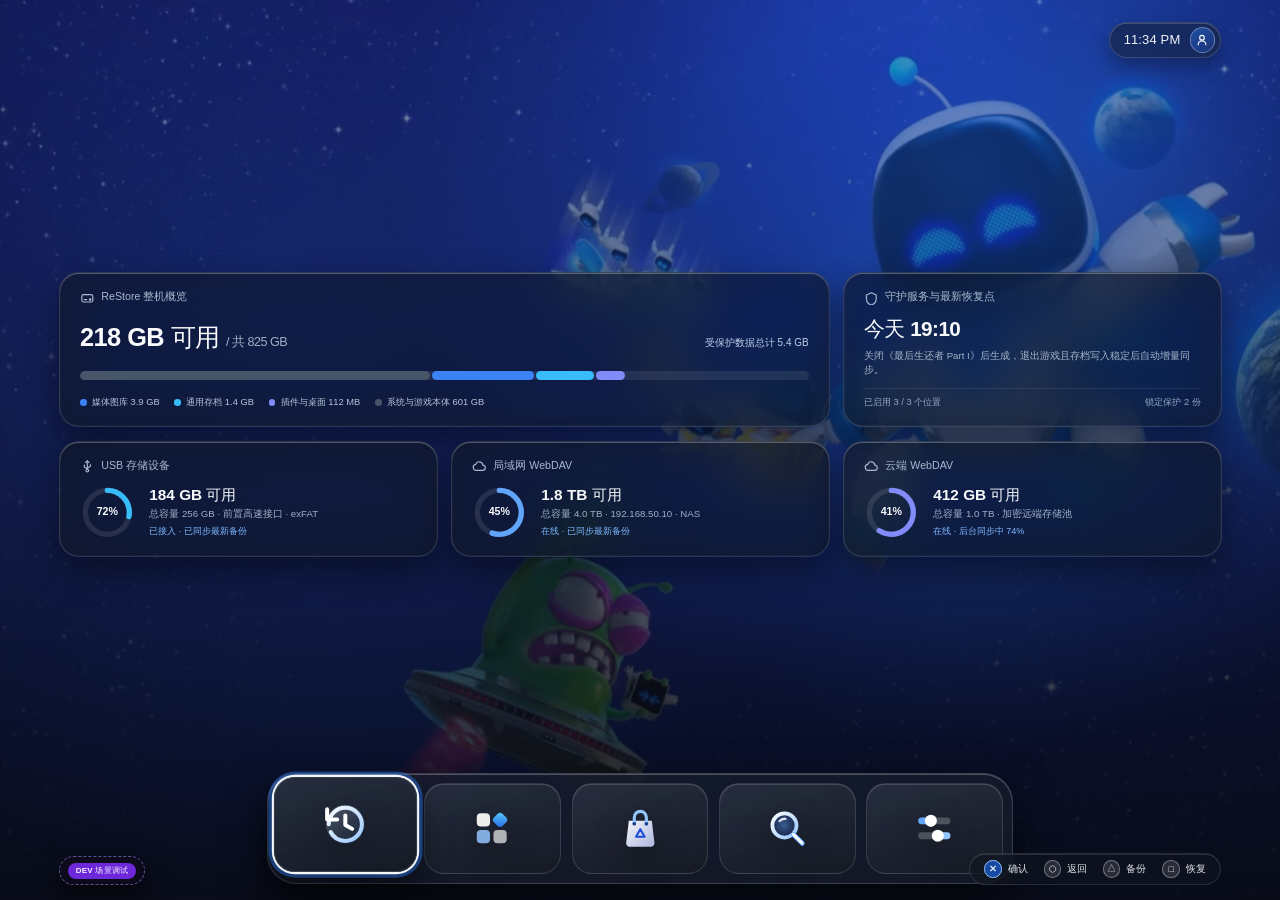
==== commit 7cd6e31c: "feat(prototype): 底部控制坞新增搜索入口并将软件与商店改为左右两侧翻页 (#37)" ====
--- a/prototype/ui-37/index.html
+++ b/prototype/ui-37/index.html
@@ -5,12 +5,12 @@
     <meta name="viewport" content="width=device-width, initial-scale=1.0" />
     <title>ReStore — PS5 数据备份与恢复 · 高保真可交互 UI 原型 (#37)</title>
     <link rel="icon" type="image/png" href="./assets/restore-logo.png" />
-    <link rel="stylesheet" href="./styles.css" />
+    <link rel="stylesheet" href="./styles.css?v=20261103" />
   </head>
   <body>
     <div id="app"></div>
     <div id="toast" role="status" aria-live="polite"></div>
-    <script src="./motion.js"></script>
-    <script src="./app.js"></script>
+    <script src="./motion.js?v=20261103"></script>
+    <script src="./app.js?v=20261103"></script>
   </body>
 </html>
--- a/prototype/ui-37/styles.css
+++ b/prototype/ui-37/styles.css
@@ -1,31 +1,41 @@
-/* 沿用 /Users/penguinyzsh/Project/PS5/Archive/public/web 的 2026 PS5 屏幕几何与视觉语言
-   在 1920px 视口下 1rem = 1px，融合 ReStore 官方皇家蓝 #00439C 品牌色与手柄焦点体系 */
+/* ReStore PS5 × Apple Bento 空间控制坞高保真原型样式 (#37)
+   - 右上角：时间 + 标准用户 Icon 胶囊
+   - 上中部：无交互 Bento 空间概览矩阵（主机存储光谱 + 守护恢复点 + 三大存储位置环形容量卡）
+   - 底部：常驻四纯图标控制坞（恢复、软件、商店、其他）+ 右下角「确认、返回、备份、恢复」
+   - 恢复页：2 列 × 3 行（一行两个、共三行）横向大圆角 Bento 卡片
+   - 引导页：分步向导（Step 1 → Step 2 → Step 3 逐步推进）
+   - 严格统一大圆角：所有主卡片统一使用 --radius-card (30rem) */
 :root {
   font-size: calc(100vw / 1920);
-  font-family: 'Helvetica Neue', 'PingFang SC', 'Microsoft YaHei', sans-serif;
+  font-family: -apple-system, BlinkMacSystemFont, 'SF Pro Display', 'PingFang SC', 'Helvetica Neue', sans-serif;
   font-weight: 400;
-  color: #ebedef;
-  background: #101215;
+  color: #f2f5f9;
+  background: #0b0e14;
   color-scheme: dark;
   font-synthesis: none;
-  --panel: #101215;
-  --muted: #a5a7ac;
-  --brand-blue: #00439c;
-  --brand-blue-bright: #2b72d6;
-  --brand-cyan: #70b7ff;
-  --ok-green: #77c495;
-  --warn-gold: #f2c97d;
-  --danger-coral: #f19996;
-  --radius-ui: 14rem;
-  --radius-card: var(--radius-ui);
-  --radius-control: var(--radius-ui);
-  --radius-tag: 9rem;
+  -webkit-font-smoothing: antialiased;
+
+  --ps-blue: #00439c;
+  --ps-blue-bright: #2e7cf6;
+  --ps-cyan: #6ec3ff;
+  --apple-green: #5cd68d;
+  --apple-amber: #f5c469;
+  --apple-coral: #f48984;
+
+  /* 严格统一的大圆角系统（Apple 同心连续曲率） */
+  --radius-card: 30rem;
+  --radius-inner: 20rem;
+  --radius-dock: 44rem;
   --radius-pill: 999rem;
-  --radius-round: 50%;
-  --sidebar-left: 24rem;
-  --sidebar-width: 224rem;
-  --sidebar-content-gap: 52rem;
-  --content-left: calc(var(--sidebar-left) + var(--sidebar-width) + var(--sidebar-content-gap));
+
+  /* 液态玻璃光学表面令牌 */
+  --glass-bg: rgba(19, 24, 34, 0.68);
+  --glass-bg-strong: rgba(20, 25, 35, 0.84);
+  --glass-border: rgba(255, 255, 255, 0.13);
+  --glass-specular: inset 0 1.5rem 0 rgba(255, 255, 255, 0.24), inset 0 0 0 1rem rgba(255, 255, 255, 0.05);
+  --glass-shadow: 0 22rem 50rem rgba(0, 0, 0, 0.42);
+
+  --page-x: 88rem;
 }
 
 * {
@@ -35,10 +45,12 @@
 body {
   margin: 0;
   min-width: 360px;
-  background: #101215;
-  color: #ebedef;
+  font-size: 16rem;
+  background: #0b0e14;
+  color: #f2f5f9;
   overflow-x: hidden;
   user-select: none;
+  font-variant-numeric: tabular-nums;
 }
 
 button,
@@ -56,22 +68,21 @@
   cursor: pointer;
   text-align: left;
   transition:
-    opacity 120ms linear,
-    background-color 160ms linear,
-    border-color 150ms linear,
-    outline-color 140ms linear,
-    box-shadow 140ms linear,
-    transform 160ms cubic-bezier(0.22, 0.61, 0.36, 1);
-}
-
-button:active:not(.launch-tile) {
-  opacity: 0.78;
+    transform 240ms cubic-bezier(0.22, 1, 0.36, 1),
+    box-shadow 220ms cubic-bezier(0.22, 1, 0.36, 1),
+    background-color 180ms ease,
+    border-color 180ms ease,
+    opacity 150ms ease;
+}
+
+button:active {
+  transform: scale(0.985);
 }
 
 svg {
   display: block;
-  width: 24rem;
-  height: 24rem;
+  width: 22rem;
+  height: 22rem;
   flex-shrink: 0;
 }
 
@@ -80,56 +91,42 @@
   max-width: 100%;
 }
 
-/* 主机级手柄焦点外框（同时支持键盘 :focus-visible 与手柄/方向键 data-pad-focus） */
+/* Apple 景深抬升 × PS5 银白+星际蓝双层焦点光环 */
 button:focus-visible,
 input:focus-visible,
-select:focus-visible,
 [data-pad-focus='true'] {
-  outline: 2.5rem solid #eef2f7 !important;
-  outline-offset: 4rem !important;
+  outline: none !important;
   box-shadow:
-    0 0 0 4rem rgba(0, 67, 156, 0.55),
-    0 14rem 34rem rgba(0, 0, 0, 0.55) !important;
-}
-
+    0 0 0 3rem rgba(255, 255, 255, 0.96),
+    0 0 0 8rem rgba(46, 124, 246, 0.42),
+    0 22rem 48rem rgba(0, 0, 0, 0.58) !important;
+}
+
+.dock-icon-card:hover,
+.dock-icon-card:focus-visible,
+.dock-icon-card[data-pad-focus='true'] {
+  transform: translateY(-6rem) scale(1.045);
+  z-index: 5;
+}
+
+/* ==================== 全局画布与动态背景光域 ==================== */
 .app-shell {
   position: relative;
   isolation: isolate;
   min-height: max(1080rem, 100vh);
-  padding-bottom: 108rem;
+  height: max(1080rem, 100vh);
+  display: flex;
+  flex-direction: column;
+  justify-content: space-between;
+  padding-bottom: 24rem;
   overflow: hidden;
-}
-
-/* Variant B 与 Variant C 调整左侧起点，形成截然不同的空间结构 */
-.app-shell[data-variant='B'] {
-  --content-left: 112rem;
-}
-
-.app-shell[data-variant='C'] {
-  --content-left: 88rem;
 }
 
 .console-wallpaper {
   position: fixed;
   inset: 0;
   z-index: -2;
-  background: #101215 url('./assets/ps5-showcase-crop.jpg') center top / cover no-repeat;
-  transition: opacity 320ms linear, filter 320ms linear;
-}
-
-.console-wallpaper::after {
-  content: '';
-  position: absolute;
-  inset: 0;
-  background:
-    radial-gradient(circle at 76% 18%, rgba(0, 67, 156, 0.32), transparent 46%),
-    linear-gradient(180deg, rgba(16, 18, 21, 0.38) 0%, rgba(16, 18, 21, 0.78) 54%, rgba(16, 18, 21, 0.95) 100%);
-}
-
-.app-shell.browse-mode .console-wallpaper::after {
-  background:
-    radial-gradient(circle at 82% 14%, rgba(0, 67, 156, 0.25), transparent 44%),
-    linear-gradient(180deg, rgba(16, 18, 21, 0.78) 0%, rgba(18, 21, 26, 0.94) 45%, #12151a 100%);
+  background: #0b0e14 url('./assets/ps5-showcase-crop.jpg') center top / cover no-repeat;
 }
 
 .console-wallpaper > video {
@@ -138,1575 +135,1260 @@
   width: 100%;
   height: 100%;
   object-fit: cover;
-  object-position: center top;
+  object-position: center 22%;
   pointer-events: none;
-  opacity: 0.68;
-}
-
-/* ==================== 顶部 PS5 系统状态与 L1/R1 顶栏 ==================== */
+  opacity: 0.54;
+  filter: saturate(1.1) contrast(1.03);
+}
+
+.console-wallpaper::after {
+  content: '';
+  position: absolute;
+  inset: 0;
+  background:
+    radial-gradient(circle at 76% 18%, var(--aura-color, rgba(0, 67, 156, 0.36)), transparent 48%),
+    radial-gradient(circle at 22% 32%, rgba(36, 99, 235, 0.18), transparent 52%),
+    linear-gradient(180deg, rgba(10, 13, 19, 0.36) 0%, rgba(10, 14, 21, 0.68) 54%, rgba(9, 12, 18, 0.94) 100%);
+  transition: background 420ms ease;
+}
+
+.app-shell[data-focus-dock='restore'] {
+  --aura-color: rgba(24, 104, 255, 0.42);
+}
+.app-shell[data-focus-dock='apps'] {
+  --aura-color: rgba(32, 178, 170, 0.34);
+}
+.app-shell[data-focus-dock='store'] {
+  --aura-color: rgba(99, 102, 241, 0.38);
+}
+.app-shell[data-focus-dock='other'] {
+  --aura-color: rgba(148, 163, 184, 0.28);
+}
+
+/* ==================== 顶栏：左页面标题 + 右上角「时间 + 标准 Icon 头像」胶囊 ==================== */
 .system-header {
-  height: 112rem;
+  height: 98rem;
+  flex-shrink: 0;
   position: relative;
-  z-index: 20;
-  display: flex;
-  align-items: center;
-  justify-content: space-between;
-  padding: 0 80rem 0 var(--content-left);
-}
-
-.app-shell[data-variant='A'] .system-header {
-  padding-left: var(--content-left);
-}
-
-.header-brand-cluster {
-  display: flex;
+  z-index: 25;
+  display: flex;
+  align-items: center;
+  justify-content: space-between;
+  padding: 22rem var(--page-x) 0;
+}
+
+.header-subview-title {
+  display: flex;
+  align-items: center;
+  gap: 16rem;
+}
+
+.header-subview-title h1 {
+  margin: 0;
+  font-size: 38rem;
+  font-weight: 500;
+  letter-spacing: -0.5rem;
+  color: #f8fafc;
+}
+
+/* 右上角仅时间 + 标准用户 Icon 头像 */
+.tvos-time-avatar-pill {
+  margin-left: auto;
+  display: inline-flex;
   align-items: center;
   gap: 14rem;
-  min-width: 0;
-}
-
-.brand-mark {
-  display: flex;
-  align-items: center;
-  gap: 12rem;
-  padding: 7rem 14rem 7rem 9rem;
-  border-radius: var(--radius-card);
-  background: rgba(16, 18, 21, 0.78);
-  border: 1rem solid rgba(255, 255, 255, 0.1);
-  backdrop-filter: blur(16rem);
-  flex-shrink: 0;
-  white-space: nowrap;
-}
-
-.brand-mark img {
-  width: 40rem;
-  height: 40rem;
-  border-radius: 10rem;
-  box-shadow: 0 4rem 14rem rgba(0, 67, 156, 0.55);
-}
-
-.brand-mark-text strong {
-  display: block;
-  font-size: 19rem;
-  font-weight: 500;
-  letter-spacing: 0.3rem;
-  color: #f3f5f8;
-}
-
-.brand-mark-text small {
-  display: block;
-  font-size: 12rem;
-  color: #98a2b0;
-  margin-top: 2rem;
-}
-
-/* 顶部 L1 / R1 切换轨 */
-.top-l1r1-bar {
-  display: flex;
-  align-items: center;
-  gap: 6rem;
-  background: rgba(16, 18, 21, 0.72);
-  border: 1rem solid rgba(255, 255, 255, 0.08);
-  padding: 6rem 10rem;
-  border-radius: var(--radius-pill);
-  backdrop-filter: blur(16rem);
-  flex-shrink: 0;
-  white-space: nowrap;
-}
-
-.shoulder-key {
-  display: inline-grid;
+  height: 54rem;
+  padding: 6rem 8rem 6rem 20rem;
+  border-radius: var(--radius-pill);
+  background: rgba(28, 34, 45, 0.62);
+  backdrop-filter: blur(30rem) saturate(165%);
+  -webkit-backdrop-filter: blur(30rem) saturate(165%);
+  border: 1rem solid rgba(255, 255, 255, 0.14);
+  box-shadow:
+    inset 0 1rem 0 rgba(255, 255, 255, 0.22),
+    0 12rem 30rem rgba(0, 0, 0, 0.32);
+  pointer-events: none;
+}
+
+.tvos-clock {
+  font-size: 19.5rem;
+  font-weight: 500;
+  letter-spacing: 0.2rem;
+  color: rgba(248, 250, 252, 0.96);
+}
+
+.tvos-avatar-icon {
+  width: 38rem;
+  height: 38rem;
+  border-radius: 50%;
+  background: linear-gradient(145deg, rgba(46, 124, 246, 0.45), rgba(30, 58, 138, 0.65));
+  border: 1.5rem solid rgba(255, 255, 255, 0.32);
+  display: grid;
   place-items: center;
-  min-width: 40rem;
-  height: 30rem;
-  padding: 0 9rem;
-  border-radius: 8rem;
-  background: #272b33;
-  border: 1rem solid rgba(255, 255, 255, 0.16);
-  color: #dfe4ec;
-  font-size: 14rem;
-  font-weight: 600;
-  letter-spacing: 0.5rem;
-  flex-shrink: 0;
-}
-
-.shoulder-key:hover {
-  background: #353b46;
-}
-
-.top-nav-pill {
-  position: relative;
-  display: inline-flex;
-  align-items: center;
-  gap: 7rem;
-  height: 38rem;
-  padding: 0 13rem;
-  border-radius: var(--radius-pill);
-  color: #b7bec9;
-  font-size: 16rem;
+  color: #f8fafc;
+}
+
+.tvos-avatar-icon svg {
+  width: 21rem;
+  height: 21rem;
+}
+
+/* ==================== 通用药丸与状态微标 ==================== */
+.badge,
+.pill {
   white-space: nowrap;
   flex-shrink: 0;
 }
 
-.top-nav-pill svg {
+.badge {
+  display: inline-flex;
+  align-items: center;
+  gap: 6rem;
+  padding: 5rem 13rem;
+  border-radius: var(--radius-pill);
+  font-size: 13.5rem;
+  font-weight: 500;
+  background: rgba(255, 255, 255, 0.1);
+  color: #dce4f0;
+}
+
+.badge svg {
+  width: 14rem;
+  height: 14rem;
+}
+
+.badge.blue {
+  background: rgba(30, 104, 230, 0.32);
+  color: #cbe3ff;
+  border: 1rem solid rgba(110, 195, 255, 0.28);
+}
+
+.badge.green {
+  background: rgba(52, 168, 106, 0.26);
+  color: #acefc9;
+  border: 1rem solid rgba(92, 214, 141, 0.24);
+}
+
+.badge.gold {
+  background: rgba(217, 155, 48, 0.26);
+  color: #fce0a2;
+  border: 1rem solid rgba(245, 196, 105, 0.26);
+}
+
+.badge.muted {
+  background: rgba(255, 255, 255, 0.07);
+  color: #9ba7b8;
+}
+
+.pill {
+  display: inline-flex;
+  align-items: center;
+  justify-content: center;
+  gap: 10rem;
+  padding: 0 26rem;
+  height: 48rem;
+  border-radius: var(--radius-pill);
+  font-size: 16.5rem;
+  font-weight: 500;
+}
+
+.pill svg {
   width: 18rem;
   height: 18rem;
 }
 
-.top-nav-pill:hover {
-  color: #f0f3f8;
-  background: rgba(255, 255, 255, 0.08);
-}
-
-.top-nav-pill.current {
-  background: #f0f2f5;
-  color: #11151b;
-  font-weight: 500;
-  box-shadow: 0 6rem 20rem rgba(0, 0, 0, 0.32);
-}
-
-.top-nav-pill .lock-tag {
-  font-size: 11.5rem;
-  font-style: normal;
-  padding: 2rem 6rem;
-  border-radius: 6rem;
-  background: rgba(255, 255, 255, 0.12);
-  color: #b8c2d1;
-  white-space: nowrap;
-}
-
-.top-nav-pill.current .lock-tag {
-  background: rgba(17, 21, 27, 0.14);
-  color: #1c222b;
-}
-
-.header-status-cluster {
-  display: flex;
-  align-items: center;
-  gap: 12rem;
-  flex-shrink: 0;
-  white-space: nowrap;
-}
-
-.daemon-pill {
-  display: inline-flex;
-  align-items: center;
-  gap: 8rem;
+.pill.primary {
+  background: #f4f7fb;
+  color: #0e131b;
+  box-shadow: 0 10rem 26rem rgba(0, 0, 0, 0.3);
+}
+
+.pill.brand {
+  background: linear-gradient(145deg, #1b64d8, #00439c);
+  color: #f8fafc;
+  border: 1rem solid rgba(130, 196, 255, 0.38);
+}
+
+.pill.secondary {
+  background: rgba(38, 45, 58, 0.72);
+  backdrop-filter: blur(20rem);
+  color: #e4eaf3;
+  border: 1rem solid rgba(255, 255, 255, 0.12);
+}
+
+.pill.sm {
   height: 40rem;
-  padding: 0 13rem;
-  border-radius: var(--radius-pill);
-  background: rgba(16, 18, 21, 0.78);
-  border: 1rem solid rgba(255, 255, 255, 0.09);
-  font-size: 14rem;
-  color: #d5dce6;
-  white-space: nowrap;
-}
-
-.status-dot {
+  padding: 0 18rem;
+  font-size: 14.5rem;
+}
+
+.status-dot-inline {
   width: 9rem;
   height: 9rem;
   border-radius: 50%;
-  background: var(--ok-green);
-  box-shadow: 0 0 12rem rgba(119, 196, 149, 0.75);
-}
-
-.status-dot.warn {
-  background: var(--warn-gold);
-  box-shadow: 0 0 12rem rgba(242, 201, 125, 0.75);
-}
-
-.user-badge {
-  display: flex;
-  align-items: center;
-  gap: 11rem;
-  height: 44rem;
-  padding: 0 15rem 0 8rem;
-  border-radius: var(--radius-pill);
-  background: rgba(16, 18, 21, 0.78);
-  border: 1rem solid rgba(255, 255, 255, 0.09);
-}
-
-.user-avatar {
-  width: 30rem;
-  height: 30rem;
+  display: inline-block;
+  background: var(--apple-green);
+  box-shadow: 0 0 12rem rgba(92, 214, 141, 0.85);
+}
+
+.status-dot-inline.syncing {
+  background: var(--ps-cyan);
+  box-shadow: 0 0 12rem rgba(110, 195, 255, 0.85);
+}
+
+.status-dot-inline.paused {
+  background: #7d899c;
+  box-shadow: none;
+}
+
+/* ==================== 主屏幕壳层：上中无交互 Bento 概览 + 底部居中常驻四纯图标控制坞 ==================== */
+.home-stage,
+.subpage-stage {
+  flex: 1;
+  min-height: 0;
+  padding: 8rem var(--page-x) 0;
+  display: flex;
+  flex-direction: column;
+  justify-content: space-between;
+  gap: 20rem;
+}
+
+.overview-showcase {
+  flex: 1;
+  min-height: 0;
+  pointer-events: none !important;
+  user-select: none !important;
+  display: flex;
+  flex-direction: column;
+  justify-content: center;
+}
+
+.vb-bento-grid {
+  display: grid;
+  grid-template-columns: repeat(3, minmax(0, 1fr));
+  gap: 20rem;
+}
+
+.vb-bento-card {
+  padding: 26rem 30rem;
+  border-radius: var(--radius-card);
+  background: var(--glass-bg);
+  backdrop-filter: blur(34rem) saturate(165%);
+  -webkit-backdrop-filter: blur(34rem) saturate(165%);
+  border: 1rem solid var(--glass-border);
+  box-shadow: var(--glass-specular), var(--glass-shadow);
+  display: flex;
+  flex-direction: column;
+  justify-content: space-between;
+  gap: 16rem;
+}
+
+.vb-bento-card.span-2 {
+  grid-column: span 2;
+}
+
+.vb-bento-head {
+  display: flex;
+  align-items: center;
+  justify-content: space-between;
+  gap: 14rem;
+}
+
+.vb-bento-label {
+  font-size: 16rem;
+  font-weight: 500;
+  color: #a9b8ce;
+  display: flex;
+  align-items: center;
+  gap: 10rem;
+}
+
+.vb-bento-big {
+  font-size: 38rem;
+  font-weight: 600;
+  letter-spacing: -0.8rem;
+  color: #f8fafc;
+}
+
+.vb-spectrum-bar {
+  height: 14rem;
+  border-radius: var(--radius-pill);
+  background: rgba(255, 255, 255, 0.08);
+  display: flex;
+  overflow: hidden;
+  gap: 3rem;
+}
+
+.vb-spectrum-seg {
+  height: 100%;
+  border-radius: var(--radius-pill);
+}
+
+.vb-spectrum-legend {
+  display: flex;
+  align-items: center;
+  gap: 22rem;
+  flex-wrap: wrap;
+  font-size: 14rem;
+  color: #b5c3d7;
+}
+
+.vb-legend-item {
+  display: inline-flex;
+  align-items: center;
+  gap: 8rem;
+}
+
+.vb-legend-swatch {
+  width: 10rem;
+  height: 10rem;
   border-radius: 50%;
-  background: linear-gradient(135deg, var(--brand-blue), #3b82f6);
+}
+
+.vb-ring-row {
+  display: flex;
+  align-items: center;
+  gap: 22rem;
+}
+
+.vb-radial-svg {
+  width: 82rem;
+  height: 82rem;
+  flex-shrink: 0;
+}
+
+.vb-ring-copy strong {
+  display: block;
+  font-size: 23rem;
+  font-weight: 600;
+  color: #f8fafc;
+}
+
+.vb-ring-copy span {
+  display: block;
+  margin-top: 4rem;
+  font-size: 14.5rem;
+  color: #9fb0c6;
+}
+
+.vb-ring-copy small {
+  display: block;
+  margin-top: 6rem;
+  font-size: 13.5rem;
+  color: #7eb8ff;
+}
+
+/* ==================== 底部居中常驻五纯图标控制坞（恢复、软件、商店、搜索、其他） ==================== */
+.vb-dock-shell {
+  align-self: center;
+  width: 1120rem;
+  max-width: 100%;
+  padding: 14rem;
+  border-radius: var(--radius-dock);
+  background: rgba(26, 31, 42, 0.68);
+  backdrop-filter: blur(40rem) saturate(180%);
+  -webkit-backdrop-filter: blur(40rem) saturate(180%);
+  border: 1rem solid rgba(255, 255, 255, 0.16);
+  box-shadow:
+    inset 0 1.5rem 0 rgba(255, 255, 255, 0.25),
+    0 26rem 64rem rgba(0, 0, 0, 0.56);
+  display: grid;
+  grid-template-columns: repeat(5, minmax(0, 1fr));
+  gap: 16rem;
+  flex-shrink: 0;
+}
+
+.vb-dock-shell.is-compact {
+  width: 880rem;
+  padding: 10rem;
+  border-radius: 40rem;
+}
+
+.vb-dock-shell .dock-icon-card {
+  height: 136rem;
+  border-radius: var(--radius-card);
+  background: linear-gradient(165deg, rgba(46, 54, 70, 0.72), rgba(22, 27, 37, 0.88));
+  border: 1rem solid rgba(255, 255, 255, 0.12);
+  box-shadow: inset 0 1rem 0 rgba(255, 255, 255, 0.2);
   display: grid;
   place-items: center;
-  font-size: 14rem;
-  font-weight: 600;
-  color: #fff;
-}
-
-.user-badge span {
-  font-size: 15rem;
-  color: #dce2ec;
-}
-
-.user-badge small {
-  color: #77c495;
-  font-size: 13rem;
-}
-
-.system-clock {
-  font-size: 24rem;
-  font-weight: 300;
-  color: #e9edf2;
-  letter-spacing: 0.5rem;
-}
-
-/* ==================== Variant A 左侧系统导航轨 (沿用 public/web layout.css) ==================== */
-.system-nav {
-  position: fixed;
-  left: var(--sidebar-left);
-  top: 124rem;
-  width: var(--sidebar-width);
-  z-index: 18;
-  display: flex;
-  flex-direction: column;
-  align-items: stretch;
-  gap: 8rem;
-  padding: 14rem 12rem;
-  border-radius: var(--radius-card);
-  background: rgba(16, 18, 21, 0.72);
-  border: 1rem solid rgba(255, 255, 255, 0.06);
-  backdrop-filter: blur(18rem);
-}
-
-.app-shell[data-variant='B'] .system-nav,
-.app-shell[data-variant='C'] .system-nav {
-  display: none;
-}
-
-.system-nav-brand {
-  display: flex;
-  align-items: center;
-  gap: 12rem;
-  padding: 6rem 10rem 16rem;
-  margin-bottom: 6rem;
-  border-bottom: 1rem solid rgba(126, 133, 143, 0.28);
-}
-
-.system-nav-brand img {
-  width: 42rem;
-  height: 42rem;
-  border-radius: 10rem;
-}
-
-.system-nav-brand div strong {
-  display: block;
-  font-size: 19rem;
-  font-weight: 500;
-}
-
-.system-nav-brand div small {
-  display: block;
-  font-size: 12rem;
-  color: #8f98a5;
-  margin-top: 2rem;
-}
-
-.system-tab {
-  position: relative;
-  width: 100%;
-  height: 58rem;
-  flex-shrink: 0;
-  display: flex;
-  align-items: center;
-  gap: 15rem;
-  padding: 0 15rem;
-  border-radius: var(--radius-control);
-  color: #c7cbd2;
-}
-
-.system-tab > svg {
-  width: 26rem;
-  height: 26rem;
-}
-
-.system-tab span {
-  font-size: 19rem;
-  line-height: 1;
-  white-space: nowrap;
-}
-
-.system-tab .nav-badge {
-  margin-left: auto;
-  font-size: 12rem;
-  padding: 3rem 8rem;
-  border-radius: 6rem;
-  background: rgba(255, 255, 255, 0.09);
-  color: #a9b3c1;
-}
-
-.system-tab:hover {
-  background: rgba(255, 255, 255, 0.09);
-  color: #f1f3f6;
-}
-
-.system-tab.current {
-  color: #11151b;
-  background: #f0f2f5;
-  box-shadow: 0 6rem 20rem rgba(0, 0, 0, 0.35);
-}
-
-.system-tab.current .nav-badge {
-  background: rgba(17, 21, 27, 0.12);
-  color: #11151b;
-}
-
-.system-tab.divider-after {
-  margin-bottom: 14rem;
-}
-
-.system-tab.divider-after::after {
-  position: absolute;
-  right: 8rem;
-  bottom: -10rem;
-  left: 8rem;
-  height: 1px;
-  background: rgba(126, 133, 143, 0.36);
-  content: '';
-  pointer-events: none;
-}
-
-/* ==================== Variant A: Launcher 磁贴轨 & Welcome 三栏矩阵 (沿用 public/web home.css) ==================== */
-.launcher {
-  position: absolute;
-  inset: 112rem 0 auto calc(var(--content-left) - 18rem);
-  height: 226rem;
-  z-index: 5;
-  pointer-events: none;
-}
-
-.launch-tile {
-  position: absolute;
-  border-radius: var(--radius-card);
-  display: grid;
-  place-items: center;
-  overflow: hidden;
-  pointer-events: auto;
-  background: #1c1e22;
-  border: 1rem solid rgba(255, 255, 255, 0.08);
-  box-shadow: 0 10rem 28rem rgba(0, 0, 0, 0.42);
-}
-
-.launch-tile > img {
-  width: 100%;
-  height: 100%;
-  object-fit: cover;
-  border-radius: var(--radius-card);
-}
-
-.launch-tile.active {
-  outline: 2.5rem solid #dfe3e8;
-  outline-offset: 0;
-  box-shadow:
-    inset 0 0 0 5rem rgba(0, 0, 0, 0.45),
-    0 16rem 38rem rgba(0, 0, 0, 0.55);
-  background: #141820;
-}
-
-.launch-tile-inner {
-  width: 100%;
-  height: 100%;
-  display: flex;
-  flex-direction: column;
-  justify-content: space-between;
-  padding: 14rem;
-  background: radial-gradient(circle at 75% 20%, var(--tile-accent, #00439c), #161920 78%);
-}
-
-.launch-tile-inner svg {
-  width: 34rem;
-  height: 34rem;
-  color: #e9eff8;
-}
-
-.launch-tile.active .launch-tile-inner svg {
+}
+
+.vb-dock-shell.is-compact .dock-icon-card {
+  height: 82rem;
+}
+
+.vb-dock-shell .dock-icon-card.is-active-route {
+  background:
+    radial-gradient(circle at 50% 20%, rgba(96, 165, 250, 0.42), transparent 65%),
+    linear-gradient(160deg, #1b5fd1, #003b8e);
+  border-color: rgba(147, 197, 253, 0.65);
+}
+
+.dock-emblem {
+  width: 76rem;
+  height: 76rem;
+  filter: drop-shadow(0 12rem 22rem rgba(0, 0, 0, 0.4));
+  transition: transform 240ms cubic-bezier(0.22, 1, 0.36, 1);
+}
+
+.vb-dock-shell.is-compact .dock-emblem {
   width: 48rem;
   height: 48rem;
 }
 
-.launch-tile-inner strong {
-  font-size: 15rem;
-  font-weight: 500;
-  color: #f1f4f9;
-  line-height: 1.25;
-}
-
-.launch-tile.active .launch-tile-inner strong {
-  font-size: 20rem;
-}
-
-.launch-tile-inner small {
-  font-size: 12rem;
-  color: #b5c2d6;
-}
-
-.launch-tile-tag {
-  position: absolute;
-  left: 12rem;
-  bottom: 12rem;
-  padding: 3rem 9rem;
-  border-radius: var(--radius-tag);
-  background: rgba(10, 13, 18, 0.84);
-  color: #e7ecf4;
-  font-size: 13rem;
-}
-
-.welcome-scene {
-  position: relative;
-  min-height: 890rem;
-}
-
-.welcome-prompt-bar {
-  position: absolute;
-  left: var(--content-left);
-  right: 80rem;
-  top: 298rem;
-  display: flex;
-  align-items: center;
-  justify-content: space-between;
+.dock-icon-card:hover .dock-emblem,
+.dock-icon-card:focus-visible .dock-emblem,
+.dock-icon-card[data-pad-focus='true'] .dock-emblem {
+  transform: scale(1.08);
+}
+
+/* ==================== 子页面公共布局与「恢复」页 2 列 × 3 行横向卡片 ==================== */
+.subpage-content-body {
+  flex: 1;
+  min-height: 0;
+  display: flex;
+  flex-direction: column;
   gap: 16rem;
 }
 
-.welcome-prompt {
-  display: inline-flex;
-  height: 54rem;
+.subpage-content-body.restore-centered-body {
+  align-items: center;
+  justify-content: center;
+  padding: 20rem 60rem 28rem;
+}
+
+.subpage-toolbar {
+  display: flex;
+  align-items: center;
+  justify-content: space-between;
+  gap: 16rem;
+  flex-wrap: wrap;
+}
+
+.subpage-toolbar-group {
+  display: flex;
+  align-items: center;
+  gap: 10rem;
+  flex-wrap: wrap;
+}
+
+/* 恢复页：一行两个、三行即可的横向 Bento 卡片网格（四周充足留白） */
+.restore-two-by-three-grid {
+  width: 100%;
+  max-width: 1460rem;
+  margin: 0 auto;
+  display: grid;
+  grid-template-columns: repeat(2, minmax(0, 1fr));
+  grid-template-rows: repeat(3, 184rem);
+  gap: 20rem 24rem;
+  align-items: stretch;
+}
+
+.restore-horiz-card {
+  padding: 18rem 24rem;
+  border-radius: var(--radius-card);
+  background: var(--glass-bg);
+  backdrop-filter: blur(34rem) saturate(165%);
+  -webkit-backdrop-filter: blur(34rem) saturate(165%);
+  border: 1.5rem solid var(--glass-border);
+  box-shadow: var(--glass-specular), 0 18rem 42rem rgba(0, 0, 0, 0.36);
+  display: flex;
+  flex-direction: column;
+  justify-content: space-between;
+  gap: 10rem;
+}
+
+.restore-horiz-card.selected {
+  background:
+    radial-gradient(circle at 18% 25%, rgba(29, 107, 243, 0.34), transparent 64%),
+    rgba(20, 28, 42, 0.82);
+  border-color: rgba(118, 190, 255, 0.56);
+}
+
+.restore-horiz-card.action-cta-card {
+  background:
+    radial-gradient(circle at 80% 25%, rgba(96, 165, 250, 0.42), transparent 60%),
+    linear-gradient(145deg, rgba(24, 92, 214, 0.86), rgba(9, 34, 86, 0.92));
+  border-color: rgba(147, 197, 253, 0.65);
+}
+
+.restore-hub-cta-group {
+  display: flex;
+  align-items: center;
+  gap: 8rem;
+  flex-shrink: 0;
+}
+
+.restore-hub-selectors {
+  display: flex;
+  flex-direction: column;
+  gap: 7rem;
+  padding-top: 9rem;
+  border-top: 1rem solid rgba(255, 255, 255, 0.14);
+}
+
+.restore-hub-selector-row {
+  display: grid;
+  grid-template-columns: 56rem minmax(0, 1fr);
   align-items: center;
   gap: 12rem;
-  padding: 0 22rem 0 16rem;
-  border: 1rem solid rgba(255, 255, 255, 0.09);
-  border-radius: var(--radius-pill);
-  background: rgba(16, 18, 21, 0.92);
-  color: #e4e8ef;
-  font-size: 18rem;
-}
-
-.welcome-prompt svg {
-  width: 24rem;
-  height: 24rem;
-  color: var(--brand-cyan);
-}
-
-.welcome-quick-actions {
-  display: flex;
-  align-items: center;
-  gap: 12rem;
-}
-
-.welcome-grid {
-  position: absolute;
-  top: 368rem;
-  left: var(--content-left);
-  display: grid;
-  grid-template-columns: repeat(3, 505rem);
-  grid-template-rows: 485rem;
-  gap: 23rem;
-}
-
-.welcome-column {
-  display: grid;
-  min-width: 0;
-  grid-template-rows: repeat(3, 146rem);
-  gap: 23rem;
-}
-
-.widget {
-  position: relative;
-  min-width: 0;
-  overflow: hidden;
-  border: 1rem solid rgba(255, 255, 255, 0.07);
-  border-radius: var(--radius-card);
-  background: rgba(16, 18, 21, 0.94);
-  text-align: left;
-  backdrop-filter: blur(18rem);
-}
-
-.widget:hover {
-  border-color: rgba(255, 255, 255, 0.22);
-  background: rgba(22, 25, 31, 0.96);
-}
-
-.home-rail-card {
-  min-height: 0;
-  padding: 22rem 25rem;
-}
-
-.widget-heading {
-  position: relative;
-  z-index: 2;
-  display: flex;
-  justify-content: space-between;
-  align-items: center;
-  gap: 16rem;
-  color: #e3e6eb;
-  font-size: 19rem;
-  line-height: 25rem;
-  white-space: nowrap;
-}
-
-.widget-heading > span {
-  display: flex;
-  min-width: 0;
-  align-items: center;
-  gap: 11rem;
-}
-
-.widget-heading svg {
-  width: 23rem;
-  height: 23rem;
-  color: #cfd4dc;
-}
-
-.widget-heading > small {
-  overflow: hidden;
-  color: #949ca8;
-  font-size: 15rem;
-  text-overflow: ellipsis;
-}
-
-.widget b {
-  color: #e8ebf0;
-  font-size: 18rem;
-  font-weight: 400;
-}
-
-.widget small {
-  color: #8f98a5;
-  font-size: 14rem;
-}
-
-.status-content {
-  display: grid;
-  grid-template-columns: 52rem minmax(0, 1fr) auto;
-  align-items: center;
-  gap: 16rem;
-  margin-top: 17rem;
-}
-
-.connection-ring {
-  display: grid;
-  width: 52rem;
-  height: 52rem;
-  place-items: center;
-  border: 3rem solid #3d6fb4;
-  border-radius: var(--radius-round);
-  background: rgba(0, 67, 156, 0.16);
-}
-
-.connection-ring.syncing {
-  border-color: var(--brand-cyan);
-  border-top-color: transparent;
-  animation: home-sync-spin 900ms linear infinite;
-}
-
-.connection-ring svg {
-  width: 25rem;
-  height: 25rem;
-  color: #dce8fa;
-}
-
-@keyframes home-sync-spin {
-  to {
-    transform: rotate(360deg);
-  }
-}
-
-.status-content > span {
-  display: flex;
-  min-width: 0;
-  flex-direction: column;
-  gap: 5rem;
-}
-
-.status-content b,
-.status-content small {
-  overflow: hidden;
-  text-overflow: ellipsis;
-  white-space: nowrap;
-}
-
-.welcome-feature-card {
-  --feature-accent: #00439c;
-  display: flex;
-  height: 485rem;
-  flex-direction: column;
-  padding: 22rem 26rem 22rem;
-  background:
-    linear-gradient(
-      180deg,
-      rgba(0, 67, 156, 0.34),
-      transparent 52%
-    ),
-    rgba(16, 18, 21, 0.96);
-}
-
-.welcome-feature-card::before {
-  position: absolute;
-  top: 44rem;
-  right: -50rem;
-  width: 290rem;
-  height: 290rem;
-  border-radius: var(--radius-round);
-  background: rgba(0, 67, 156, 0.45);
-  content: '';
-  filter: blur(70rem);
-  opacity: 0.65;
-  pointer-events: none;
-}
-
-.home-feature-identity {
-  position: relative;
-  display: flex;
-  height: 168rem;
-  flex-shrink: 0;
-  align-items: center;
-  gap: 22rem;
-  padding: 0 24rem;
-  margin-top: 16rem;
-  overflow: hidden;
-  border: 1rem solid rgba(255, 255, 255, 0.09);
-  border-radius: var(--radius-card);
-  background: radial-gradient(
-    circle at 24% 45%,
-    rgba(0, 67, 156, 0.68),
-    #0d1118 76%
-  );
-}
-
-.home-feature-art {
-  width: 118rem;
-  height: 118rem;
-  flex-shrink: 0;
-  filter: drop-shadow(0 14rem 24rem rgba(0, 0, 0, 0.55));
-}
-
-.home-feature-art img {
-  width: 100%;
-  height: 100%;
-  border-radius: 24rem;
-  object-fit: cover;
-}
-
-.home-feature-badges {
-  display: flex;
-  flex-direction: column;
-  gap: 8rem;
-  min-width: 0;
-}
-
-.home-feature-badges strong {
-  font-size: 22rem;
-  font-weight: 500;
-  color: #f4f7fb;
-}
-
-.home-feature-badges span {
-  font-size: 15rem;
-  color: #bdd0ea;
-}
-
-.home-feature-type {
-  position: absolute;
-  right: 14rem;
-  bottom: 14rem;
-  padding: 5rem 11rem;
-  border-radius: var(--radius-tag);
-  background: rgba(9, 11, 14, 0.78);
-  color: #d6e4f7;
-  font-size: 13rem;
-}
-
-.home-feature-copy {
-  position: relative;
-  z-index: 1;
-  margin-top: 18rem;
-}
-
-.home-feature-copy > small {
-  display: block;
-  color: #8fa0b5;
-  font-size: 14rem;
-}
-
-.home-feature-copy h2 {
-  margin: 6rem 0 8rem;
-  font-size: 27rem;
-  font-weight: 400;
-  line-height: 1.22;
-}
-
-.home-feature-copy p {
-  margin: 0;
-  color: #aeb7c4;
-  font-size: 15.5rem;
-  line-height: 1.55;
-}
-
-.home-feature-stats {
-  position: relative;
-  z-index: 1;
+}
+
+.restore-hub-label {
+  font-size: 12.5rem;
+  font-weight: 500;
+  color: rgba(219, 234, 254, 0.85);
+}
+
+.restore-hub-pills {
   display: grid;
   grid-template-columns: repeat(3, minmax(0, 1fr));
+  gap: 8rem;
+  width: 100%;
+}
+
+.restore-mini-pill {
+  width: 100%;
+  height: 29rem;
+  padding: 0 10rem;
+  border-radius: var(--radius-pill);
+  background: rgba(12, 22, 46, 0.58);
+  border: 1rem solid rgba(255, 255, 255, 0.16);
+  color: #dbeafe;
+  font-size: 12.5rem;
+  font-weight: 500;
+  white-space: nowrap;
+  display: inline-flex;
+  align-items: center;
+  justify-content: center;
+  text-align: center;
+  transition:
+    background 160ms ease,
+    border-color 160ms ease,
+    color 160ms ease;
+}
+
+.restore-mini-pill:hover {
+  background: rgba(255, 255, 255, 0.16);
+}
+
+.restore-mini-pill.active-loc {
+  background: #2563eb;
+  border-color: #93c5fd;
+  color: #ffffff;
+  font-weight: 600;
+}
+
+.restore-mini-pill.active-rp {
+  background: #f8fafc;
+  border-color: #ffffff;
+  color: #0b1324;
+  font-weight: 600;
+}
+
+/* ---------- 恢复页 2×3 原地继续恢复状态（不跳二级页） ---------- */
+.restore-horiz-card.stage-done {
+  border-color: rgba(82, 219, 155, 0.42);
+  background:
+    radial-gradient(circle at 12% 20%, rgba(16, 185, 129, 0.16), transparent 60%),
+    rgba(16, 24, 38, 0.78);
+}
+
+.restore-horiz-card.stage-active {
+  border-color: rgba(96, 165, 250, 0.85);
+  box-shadow:
+    inset 0 1.5rem 0 rgba(255, 255, 255, 0.25),
+    0 0 0 2rem rgba(59, 130, 246, 0.35),
+    0 20rem 48rem rgba(15, 23, 42, 0.55);
+}
+
+.restore-horiz-card.stage-pending {
+  opacity: 0.62;
+}
+
+.check-indicator.done {
+  background: #10b981;
+  border-color: #6ee7b7;
+  color: #052e16;
+}
+
+.check-indicator.active-pulse {
+  background: #2563eb;
+  border-color: #93c5fd;
+  color: #ffffff;
+}
+
+.stage-done-label {
+  color: var(--apple-green);
+  font-weight: 600;
+  font-size: 14rem;
+}
+
+.stage-active-pct {
+  color: #93c5fd;
+  font-size: 20rem;
+  font-weight: 600;
+}
+
+.restore-inline-progress-zone {
+  padding-top: 10rem;
+  border-top: 1rem solid rgba(255, 255, 255, 0.16);
+  display: flex;
+  flex-direction: column;
   gap: 10rem;
-  margin-top: auto;
-  padding-top: 16rem;
-  border-top: 1rem solid rgba(255, 255, 255, 0.1);
-}
-
-.home-feature-stats > span,
-.stars-breakdown > span {
-  display: grid;
-  min-width: 0;
-  grid-template-columns: 22rem minmax(0, 1fr);
-  column-gap: 8rem;
-}
-
-.home-feature-stats svg,
-.stars-breakdown svg {
-  width: 20rem;
-  height: 20rem;
-  grid-row: 1 / 3;
-  color: #9ec3f5;
-}
-
-.home-feature-stats b,
-.stars-breakdown b {
-  font-size: 15rem;
-  line-height: 18rem;
-  overflow: hidden;
-  text-overflow: ellipsis;
-  white-space: nowrap;
-}
-
-.home-feature-stats small,
-.stars-breakdown small {
-  font-size: 12rem;
-  line-height: 15rem;
-  overflow: hidden;
-  text-overflow: ellipsis;
-  white-space: nowrap;
-}
-
-.stars-breakdown {
-  display: grid;
-  grid-template-columns: repeat(3, minmax(0, 1fr));
-  gap: 12rem;
-  margin-top: 18rem;
-}
-
-.category-strip {
-  display: flex;
-  height: 7rem;
-  margin-top: 14rem;
-  overflow: hidden;
-  border-radius: var(--radius-control);
-  background: #2b3038;
-}
-
-.category-strip > i {
-  display: block;
-}
-
-/* ==================== Variant B: Project Scene 巨幅分栏布局 (沿用 public/web projects.css) ==================== */
-.project-scene {
-  position: relative;
-  min-height: 880rem;
-  padding: 24rem 112rem 40rem var(--content-left);
-}
-
-.project-main-art {
-  position: absolute;
-  right: 112rem;
-  top: 40rem;
-  width: 680rem;
-  height: 470rem;
-  border-radius: var(--radius-card);
-  background:
-    radial-gradient(circle at 50% 42%, rgba(0, 67, 156, 0.52), rgba(16, 18, 21, 0.92) 72%);
-  border: 1rem solid rgba(255, 255, 255, 0.1);
-  display: flex;
-  flex-direction: column;
-  align-items: center;
-  justify-content: center;
-  gap: 22rem;
-  padding: 32rem;
-  box-shadow: 0 24rem 60rem rgba(0, 0, 0, 0.5);
-}
-
-.project-main-art img {
-  width: 210rem;
-  height: 210rem;
-  border-radius: 42rem;
-  box-shadow: 0 18rem 44rem rgba(0, 67, 156, 0.65);
-}
-
-.project-art-metrics {
-  display: grid;
-  grid-template-columns: repeat(3, 1fr);
-  gap: 14rem;
-  width: 100%;
-}
-
-.project-art-metrics div {
-  background: rgba(12, 15, 20, 0.78);
-  border: 1rem solid rgba(255, 255, 255, 0.08);
-  border-radius: 12rem;
-  padding: 14rem 16rem;
-}
-
-.project-art-metrics strong {
-  display: block;
-  font-size: 21rem;
-  font-weight: 400;
-  color: #f0f4fa;
-}
-
-.project-art-metrics small {
-  display: block;
-  font-size: 13rem;
-  color: #95a2b4;
-  margin-top: 4rem;
-}
-
-.project-copy {
-  position: relative;
-  margin-top: 48rem;
-  max-width: 860rem;
-}
-
-.project-eyebrow {
-  display: inline-flex;
-  align-items: center;
-  gap: 10rem;
-  padding: 6rem 14rem;
-  border-radius: var(--radius-pill);
-  background: rgba(0, 67, 156, 0.35);
-  border: 1rem solid rgba(112, 183, 255, 0.3);
-  color: #cbe2ff;
-  font-size: 15rem;
-  margin-bottom: 18rem;
-}
-
-.project-copy h1 {
-  font-size: 62rem;
-  font-weight: 300;
-  line-height: 1.15;
-  letter-spacing: -0.8rem;
-  margin: 0 0 22rem;
-}
-
-.project-copy p {
-  font-size: 23rem;
-  line-height: 1.62;
-  font-weight: 300;
-  color: #c0c5ce;
-  max-width: 760rem;
+}
+
+.restore-inline-bar-row {
+  display: flex;
+  align-items: center;
+  gap: 16rem;
+}
+
+.progress-bar-track.inline-hub-track {
+  flex: 1;
+  height: 12rem;
   margin: 0;
-}
-
-.hero-actions {
-  display: flex;
-  align-items: center;
-  gap: 18rem;
-  margin-top: 34rem;
-  flex-wrap: wrap;
-}
-
-.pill {
-  display: inline-flex;
-  align-items: center;
-  justify-content: center;
-  gap: 11rem;
-  padding: 12rem 30rem;
-  min-height: 54rem;
-  border-radius: var(--radius-pill);
-  font-size: 20rem;
-  white-space: nowrap;
-}
-
-.pill.primary {
-  background: #e9eaec;
-  color: #15171b;
-  font-weight: 500;
-}
-
-.pill.brand {
-  background: var(--brand-blue);
-  color: #f5f8fc;
-  border: 1rem solid rgba(112, 183, 255, 0.38);
-}
-
-.pill.secondary {
-  background: #2b2f37;
-  color: #e2e5ea;
-  border: 1rem solid rgba(255, 255, 255, 0.08);
-}
-
-.pill.sm {
-  min-height: 42rem;
-  padding: 8rem 20rem;
-  font-size: 16rem;
-}
-
-.round-action {
-  width: 54rem;
-  height: 54rem;
-  border-radius: var(--radius-round);
-  background: #32363e;
+  background: rgba(255, 255, 255, 0.16);
+}
+
+.inline-hub-percent {
+  font-size: 28rem;
+  font-weight: 500;
+  line-height: 1;
+  color: #ffffff;
+  min-width: 68rem;
+  text-align: right;
+}
+
+.restore-inline-warning-bottom {
+  display: flex;
+  align-items: center;
+  gap: 8rem;
+  font-size: 12.5rem;
+  color: #dbeafe;
+  background: transparent;
+  border: none;
+  padding: 0;
+}
+
+.inline-warn-icon {
   display: inline-grid;
   place-items: center;
-}
-
-.project-highlights {
-  margin-top: 90rem;
-  display: grid;
-  grid-template-columns: repeat(4, 1fr);
-  gap: 22rem;
-}
-
-.project-highlights > button {
-  background: rgba(32, 36, 43, 0.92);
-  border: 1rem solid rgba(255, 255, 255, 0.08);
-  border-radius: var(--radius-card);
-  text-align: left;
-  padding: 23rem;
-  min-height: 168rem;
-  display: flex;
-  flex-direction: column;
-  justify-content: space-between;
-}
-
-.project-highlights > button:hover {
-  background: #272c35;
-  border-color: rgba(255, 255, 255, 0.2);
-}
-
-.project-highlights span {
-  font-size: 18rem;
-  color: #b7bec8;
-  display: flex;
-  align-items: center;
-  justify-content: space-between;
-}
-
-.project-highlights strong {
-  font-size: 26rem;
-  font-weight: 400;
-  margin: 18rem 0 6rem;
-  color: #f0f3f8;
-}
-
-.project-highlights small {
-  font-size: 16rem;
-  color: #9aa3b0;
-}
-
-/* ==================== 通用内页容器 (.browse-page) ==================== */
-.browse-page {
-  padding: 18rem 80rem 80rem var(--content-left);
-  min-height: 880rem;
-}
-
-.page-title {
-  display: flex;
-  justify-content: space-between;
-  align-items: flex-end;
-  margin-bottom: 28rem;
-  gap: 24rem;
-}
-
-.page-title h1 {
-  font-size: 52rem;
-  font-weight: 300;
-  margin: 0;
-  line-height: 1.15;
-}
-
-.page-title p {
-  margin: 8rem 0 0;
-  font-size: 19rem;
-  color: #a5adb9;
-}
-
-.filter-chips {
-  display: flex;
-  gap: 10rem;
-  flex-wrap: wrap;
-}
-
-.chip {
-  padding: 11rem 22rem;
-  font-size: 18rem;
-  border-radius: var(--radius-pill);
-  color: #b5bbc4;
-  background: rgba(36, 39, 45, 0.76);
-  border: 1rem solid rgba(255, 255, 255, 0.06);
-}
-
-.chip.active {
-  background: #e9eaed;
-  color: #16181c;
-  font-weight: 500;
-}
-
-/* ==================== 首次引导页 (Onboarding) ==================== */
-.onboarding-layout {
-  display: grid;
-  grid-template-columns: 520rem minmax(0, 1fr);
-  gap: 24rem;
-  align-items: start;
-}
-
-.onboarding-brand-panel {
-  padding: 32rem;
-  border-radius: var(--radius-card);
-  background:
-    radial-gradient(circle at 22% 18%, rgba(0, 67, 156, 0.52), transparent 58%),
-    rgba(20, 24, 30, 0.95);
-  border: 1rem solid rgba(255, 255, 255, 0.1);
-  display: flex;
-  flex-direction: column;
-  gap: 20rem;
-}
-
-.onboarding-logo-hero {
-  display: flex;
-  align-items: center;
-  gap: 20rem;
-}
-
-.onboarding-logo-hero img {
-  width: 96rem;
-  height: 96rem;
-  border-radius: 22rem;
-  box-shadow: 0 12rem 32rem rgba(0, 67, 156, 0.6);
-}
-
-.onboarding-logo-hero h2 {
-  margin: 0;
-  font-size: 32rem;
-  font-weight: 400;
-}
-
-.onboarding-logo-hero p {
-  margin: 6rem 0 0;
-  font-size: 16rem;
-  color: #a7b4c6;
-}
-
-.dns-guide-box {
-  padding: 18rem 20rem;
-  border-radius: 12rem;
-  background: rgba(12, 15, 20, 0.78);
-  border: 1rem solid rgba(112, 183, 255, 0.22);
-}
-
-.dns-guide-box h3 {
-  margin: 0 0 8rem;
-  font-size: 17rem;
-  font-weight: 500;
-  color: #cfe3ff;
-  display: flex;
-  align-items: center;
-  gap: 8rem;
-}
-
-.dns-guide-box p {
-  margin: 0;
-  font-size: 14.5rem;
-  line-height: 1.55;
-  color: #a8b3c2;
-}
-
-.onboarding-branch-switch {
-  display: grid;
-  grid-template-columns: 1fr 1fr;
-  gap: 10rem;
-  padding: 6rem;
-  border-radius: 12rem;
-  background: #14171c;
-  border: 1rem solid rgba(255, 255, 255, 0.08);
-}
-
-.onboarding-branch-switch button {
-  padding: 12rem 14rem;
-  border-radius: 9rem;
-  text-align: center;
-  font-size: 15rem;
-  color: #a7b0bd;
-}
-
-.onboarding-branch-switch button.active {
-  background: var(--brand-blue);
-  color: #fff;
-  font-weight: 500;
-}
-
-.onboarding-steps-panel {
-  display: flex;
-  flex-direction: column;
-  gap: 20rem;
-}
-
-.panel-card {
-  padding: 26rem 28rem;
-  border-radius: var(--radius-card);
-  background: rgba(24, 28, 34, 0.94);
-  border: 1rem solid rgba(255, 255, 255, 0.08);
-}
-
-.panel-card-header {
-  display: flex;
-  justify-content: space-between;
-  align-items: center;
-  margin-bottom: 18rem;
-  gap: 16rem;
-}
-
-.panel-card-header h2 {
-  margin: 0;
-  font-size: 24rem;
-  font-weight: 400;
-  display: flex;
-  align-items: center;
-  gap: 12rem;
-}
-
-.step-num {
-  width: 30rem;
-  height: 30rem;
-  border-radius: 50%;
-  background: var(--brand-blue);
-  display: inline-grid;
-  place-items: center;
-  font-size: 15rem;
-  font-weight: 600;
-}
-
-.location-grid {
+  color: var(--apple-amber);
+  flex-shrink: 0;
+}
+
+.inline-warn-icon svg {
+  width: 16rem;
+  height: 16rem;
+}
+
+.restore-inline-summary-strip {
+  padding-top: 12rem;
+  border-top: 1rem solid rgba(255, 255, 255, 0.16);
   display: grid;
   grid-template-columns: repeat(3, minmax(0, 1fr));
   gap: 16rem;
 }
 
-.location-card {
-  padding: 20rem;
-  border-radius: 12rem;
-  background: #1c2027;
-  border: 1.5rem solid #2f3642;
-  display: flex;
-  flex-direction: column;
+.restore-inline-summary-col {
+  display: flex;
+  align-items: center;
+  justify-content: space-between;
+  gap: 8rem;
+  padding: 2rem 0;
+}
+
+.summary-col-label {
+  font-size: 13.5rem;
+  color: #dbeafe;
+  font-weight: 500;
+  white-space: nowrap;
+}
+
+.restore-horiz-top {
+  display: flex;
+  align-items: flex-start;
+  justify-content: space-between;
+  gap: 18rem;
+}
+
+.restore-horiz-left {
+  display: flex;
+  align-items: flex-start;
+  gap: 14rem;
+  min-width: 0;
+  flex: 1;
+}
+
+.restore-step-icon-box {
+  width: 34rem;
+  height: 34rem;
+  margin-top: 2rem;
+  background: transparent;
+  border: none;
+  box-shadow: none;
+  display: grid;
+  place-items: center;
+  color: #8cc8ff;
+  flex-shrink: 0;
+}
+
+.restore-step-icon-box svg {
+  width: 28rem;
+  height: 28rem;
+}
+
+.restore-horiz-copy {
+  min-width: 0;
+  flex: 1;
+}
+
+.restore-horiz-copy h2 {
+  margin: 0 0 5rem;
+  font-size: 21rem;
+  font-weight: 500;
+  color: #f8fafc;
+}
+
+.restore-horiz-copy p {
+  margin: 0;
+  font-size: 13.5rem;
+  color: #a9b8cc;
+  line-height: 1.42;
+}
+
+.restore-horiz-foot {
+  display: flex;
+  align-items: center;
+  justify-content: space-between;
   gap: 12rem;
-}
-
-.location-card.selected {
-  border-color: #63a4ff;
-  background:
-    linear-gradient(180deg, rgba(0, 67, 156, 0.26), rgba(28, 32, 39, 0.95));
-}
-
-.location-card-top {
-  display: flex;
-  justify-content: space-between;
-  align-items: center;
-}
-
-.location-card-top strong {
-  font-size: 19rem;
-  font-weight: 500;
-}
-
-.check-circle {
+  padding-top: 10rem;
+  border-top: 1rem solid rgba(255, 255, 255, 0.08);
+}
+
+.restore-horiz-tags {
+  display: flex;
+  align-items: center;
+  gap: 8rem;
+  flex-wrap: wrap;
+}
+
+.restore-horiz-stat {
+  font-size: 14rem;
+  color: #b8c7dc;
+}
+
+.restore-horiz-stat strong {
+  font-size: 16rem;
+  font-weight: 600;
+  color: #f8fafc;
+  margin-left: 8rem;
+}
+
+.tile-icon {
+  width: 34rem;
+  height: 34rem;
+  display: inline-flex;
+  align-items: center;
+  justify-content: center;
+  color: #8cc8ff;
+}
+
+.tile-icon svg {
+  width: 26rem;
+  height: 26rem;
+}
+
+.check-indicator {
+  width: 28rem;
+  height: 28rem;
+  border-radius: 50%;
+  border: 2rem solid rgba(255, 255, 255, 0.3);
+  display: grid;
+  place-items: center;
+  color: transparent;
+}
+
+.selected .check-indicator {
+  background: #f8fafc;
+  border-color: #f8fafc;
+  color: #0d131c;
+}
+
+.check-indicator svg {
+  width: 15rem;
+  height: 15rem;
+}
+
+/* ==================== 「其他」页面（A / B / C 三套高设计感空间设置方案，统一 30rem 圆角） ==================== */
+.other-showcase-body {
+  align-items: center;
+  justify-content: center;
+  padding: 16rem 56rem 24rem;
+}
+
+.other-clean-icon {
+  width: 32rem;
+  height: 32rem;
+  display: inline-grid;
+  place-items: center;
+  color: #8cc8ff;
+  flex-shrink: 0;
+}
+
+.other-clean-icon svg {
+  width: 26rem;
+  height: 26rem;
+}
+
+.other-clean-icon.sm {
   width: 24rem;
   height: 24rem;
+}
+
+.other-clean-icon.sm svg {
+  width: 20rem;
+  height: 20rem;
+}
+
+/* Apple iOS / visionOS 液态拨动开关 */
+.apple-switch {
+  width: 52rem;
+  height: 30rem;
+  padding: 3rem;
+  border-radius: var(--radius-pill);
+  background: rgba(255, 255, 255, 0.16);
+  border: 1rem solid rgba(255, 255, 255, 0.22);
+  display: inline-flex;
+  align-items: center;
+  justify-content: flex-start;
+  flex-shrink: 0;
+  transition:
+    background 200ms ease,
+    border-color 200ms ease;
+}
+
+.apple-switch.sm {
+  width: 44rem;
+  height: 25rem;
+  padding: 2.5rem;
+}
+
+.apple-switch.on {
+  background: linear-gradient(135deg, #3b82f6, #2563eb);
+  border-color: #93c5fd;
+  justify-content: flex-end;
+}
+
+.apple-switch-knob {
+  width: 22rem;
+  height: 22rem;
   border-radius: 50%;
-  border: 2rem solid #687385;
+  background: #ffffff;
+  box-shadow: 0 3rem 8rem rgba(0, 0, 0, 0.35);
+}
+
+.apple-switch.sm .apple-switch-knob {
+  width: 18rem;
+  height: 18rem;
+}
+
+.other-inline-link {
+  padding: 2rem 10rem;
+  border-radius: var(--radius-pill);
+  background: rgba(59, 130, 246, 0.22);
+  border: 1rem solid rgba(147, 197, 253, 0.4);
+  color: #dbeafe;
+  font-size: 12rem;
+  margin-top: 4rem;
+}
+
+/* ---------- 方案 A：Apple tvOS / PS5 左导右景聚焦舞台 ---------- */
+.other-style-a-shell {
+  width: 100%;
+  max-width: 1460rem;
+  height: 580rem;
+  margin: 0 auto;
+  display: grid;
+  grid-template-columns: 360rem minmax(0, 1fr);
+  gap: 24rem;
+  align-items: stretch;
+}
+
+.other-a-sidebar {
+  padding: 18rem;
+  border-radius: var(--radius-card);
+  background: var(--glass-bg);
+  backdrop-filter: blur(36rem) saturate(170%);
+  -webkit-backdrop-filter: blur(36rem) saturate(170%);
+  border: 1rem solid var(--glass-border);
+  box-shadow: var(--glass-specular), 0 20rem 48rem rgba(0, 0, 0, 0.38);
+  display: flex;
+  flex-direction: column;
+  justify-content: space-between;
+  gap: 12rem;
+}
+
+.other-a-nav-btn {
+  flex: 1;
+  padding: 16rem 20rem;
+  border-radius: var(--radius-inner);
+  background: rgba(255, 255, 255, 0.03);
+  border: 1.5rem solid transparent;
+  display: flex;
+  align-items: center;
+  gap: 16rem;
+  text-align: left;
+  transition:
+    background 180ms ease,
+    border-color 180ms ease,
+    transform 180ms ease;
+}
+
+.other-a-nav-btn:hover {
+  background: rgba(255, 255, 255, 0.08);
+}
+
+.other-a-nav-btn.active {
+  background:
+    radial-gradient(circle at 15% 25%, rgba(59, 130, 246, 0.38), transparent 65%),
+    rgba(24, 38, 66, 0.85);
+  border-color: rgba(147, 197, 253, 0.65);
+  box-shadow: inset 0 1rem 0 rgba(255, 255, 255, 0.22);
+}
+
+.other-a-nav-copy strong {
+  display: block;
+  font-size: 18rem;
+  font-weight: 500;
+  color: #f8fafc;
+}
+
+.other-a-nav-copy small {
+  display: block;
+  margin-top: 4rem;
+  font-size: 13rem;
+  color: #9cb0c9;
+}
+
+.other-a-stage {
+  padding: 28rem 34rem;
+  border-radius: var(--radius-card);
+  background: var(--glass-bg);
+  backdrop-filter: blur(36rem) saturate(170%);
+  -webkit-backdrop-filter: blur(36rem) saturate(170%);
+  border: 1rem solid var(--glass-border);
+  box-shadow: var(--glass-specular), 0 22rem 52rem rgba(0, 0, 0, 0.4);
+  display: flex;
+  flex-direction: column;
+  justify-content: space-between;
+  gap: 20rem;
+}
+
+.other-a-stage-head {
+  display: flex;
+  align-items: flex-start;
+  justify-content: space-between;
+  gap: 20rem;
+  padding-bottom: 16rem;
+  border-bottom: 1rem solid rgba(255, 255, 255, 0.09);
+}
+
+.other-a-stage-head h2 {
+  margin: 0 0 6rem;
+  font-size: 25rem;
+  font-weight: 500;
+  color: #f8fafc;
+}
+
+.other-a-stage-head p {
+  margin: 0;
+  font-size: 14.5rem;
+  color: #a4b5cc;
+}
+
+.other-a-loc-grid,
+.other-a-rp-grid {
+  flex: 1;
+  display: grid;
+  grid-template-columns: repeat(3, minmax(0, 1fr));
+  gap: 18rem;
+  align-items: stretch;
+}
+
+.other-a-loc-card,
+.other-a-rp-card {
+  padding: 22rem 24rem;
+  border-radius: var(--radius-card);
+  background: rgba(14, 20, 32, 0.62);
+  border: 1.5rem solid rgba(255, 255, 255, 0.1);
+  display: flex;
+  flex-direction: column;
+  justify-content: space-between;
+  gap: 14rem;
+}
+
+.other-a-loc-card.is-enabled,
+.other-a-rp-card.is-protected {
+  background:
+    radial-gradient(circle at 80% 15%, rgba(56, 189, 248, 0.2), transparent 60%),
+    rgba(18, 28, 46, 0.78);
+  border-color: rgba(125, 195, 255, 0.45);
+}
+
+.other-a-loc-top {
+  display: flex;
+  align-items: center;
+  justify-content: space-between;
+  gap: 10rem;
+}
+
+.other-a-loc-title {
+  display: flex;
+  align-items: center;
+  gap: 12rem;
+  color: #8cc8ff;
+}
+
+.other-a-loc-title svg {
+  width: 26rem;
+  height: 26rem;
+}
+
+.other-a-loc-title strong {
+  display: block;
+  font-size: 18rem;
+  font-weight: 500;
+  color: #f8fafc;
+}
+
+.other-a-loc-title small {
+  display: block;
+  font-size: 12.5rem;
+  color: #95a7bf;
+  margin-top: 2rem;
+}
+
+.other-a-loc-foot {
+  display: flex;
+  align-items: center;
+  justify-content: space-between;
+  gap: 10rem;
+  padding-top: 12rem;
+  border-top: 1rem solid rgba(255, 255, 255, 0.08);
+  font-size: 13rem;
+  color: #9ab0c9;
+}
+
+.other-a-scope-grid {
+  flex: 1;
+  display: grid;
+  grid-template-columns: repeat(2, minmax(0, 1fr));
+  gap: 14rem;
+  align-items: stretch;
+}
+
+.other-a-scope-card {
+  padding: 18rem 22rem;
+  border-radius: var(--radius-card);
+  background: rgba(14, 20, 32, 0.6);
+  border: 1.5rem solid rgba(255, 255, 255, 0.1);
+  display: flex;
+  flex-direction: column;
+  justify-content: space-between;
+  gap: 8rem;
+  text-align: left;
+}
+
+.other-a-scope-card.selected {
+  background:
+    radial-gradient(circle at 18% 25%, rgba(37, 99, 235, 0.3), transparent 65%),
+    rgba(20, 30, 48, 0.82);
+  border-color: rgba(147, 197, 253, 0.55);
+}
+
+.other-a-scope-top {
+  display: flex;
+  align-items: center;
+  justify-content: space-between;
+  gap: 12rem;
+}
+
+.other-a-scope-title {
+  display: flex;
+  align-items: center;
+  gap: 12rem;
+}
+
+.other-a-scope-title strong {
+  display: block;
+  font-size: 18rem;
+  font-weight: 500;
+  color: #f8fafc;
+}
+
+.other-a-scope-title small {
+  display: block;
+  font-size: 12.5rem;
+  color: #96a8c0;
+  margin-top: 2rem;
+}
+
+.other-a-scope-card p {
+  margin: 0;
+  font-size: 13rem;
+  color: #a8b8ce;
+  line-height: 1.42;
+}
+
+.other-a-daemon-grid {
+  flex: 1;
+  display: grid;
+  grid-template-columns: repeat(2, minmax(0, 1fr));
+  gap: 20rem;
+  align-items: stretch;
+}
+
+/* ==================== 「软件」与「商店」（A 方案：底层卡片适度柔焦 + 横向灵动胶囊锁，无黑框，统一 30rem 圆角） ==================== */
+.channel-showcase-body {
+  align-items: stretch;
+  justify-content: stretch;
+  padding: 0;
+}
+
+.channel-showcase-stage {
+  width: 100%;
+  max-width: none;
+  flex: 1;
+  min-height: 0;
+  margin: 0;
+  position: relative;
+  display: flex;
+  flex-direction: column;
+  justify-content: space-between;
+  gap: 16rem;
+  pointer-events: none;
+  user-select: none;
+}
+
+.channel-pager-row {
+  flex: 1;
+  min-height: 0;
+  width: 100%;
+  display: flex;
+  align-items: center;
+  gap: 20rem;
+}
+
+.channel-side-pager {
+  width: 60rem;
+  height: 164rem;
+  border-radius: var(--radius-pill);
+  background:
+    radial-gradient(circle at 50% 25%, rgba(96, 165, 250, 0.28), transparent 70%),
+    rgba(24, 36, 58, 0.88);
+  border: 1.5rem solid rgba(191, 219, 254, 0.42);
+  box-shadow:
+    inset 0 1rem 0 rgba(255, 255, 255, 0.25),
+    0 16rem 36rem rgba(0, 0, 0, 0.45);
   display: grid;
   place-items: center;
-}
-
-.selected .check-circle {
-  background: #e9edf3;
-  border-color: #e9edf3;
-  color: #11151b;
-}
-
-.location-meta {
-  font-size: 14rem;
-  color: #9ba5b4;
-  line-height: 1.5;
-}
-
-.location-card-footer {
-  margin-top: auto;
-  padding-top: 12rem;
-  border-top: 1rem solid rgba(255, 255, 255, 0.07);
-  display: flex;
-  justify-content: space-between;
-  align-items: center;
-  gap: 8rem;
-}
-
-/* ==================== 恢复页 (位置 -> 恢复点 -> 五类对象 & 依赖顺序执行计划) ==================== */
-.restore-workbench {
-  display: grid;
-  grid-template-columns: 470rem minmax(0, 1fr);
-  gap: 24rem;
-  align-items: start;
-}
-
-.app-shell[data-variant='B'] .restore-workbench {
-  grid-template-columns: 1fr;
-}
-
-.restore-points-list {
-  display: flex;
-  flex-direction: column;
-  gap: 12rem;
-  margin-top: 14rem;
-}
-
-.restore-point-item {
-  padding: 18rem 20rem;
-  border-radius: 12rem;
-  background: #1b1f26;
-  border: 1.5rem solid #2d3440;
-  display: flex;
-  flex-direction: column;
-  gap: 8rem;
-}
-
-.restore-point-item.selected {
-  border-color: #70b7ff;
-  background: linear-gradient(90deg, rgba(0, 67, 156, 0.3), #1e242d);
-}
-
-.rp-header {
-  display: flex;
-  justify-content: space-between;
-  align-items: center;
-  gap: 10rem;
-}
-
-.rp-header strong {
-  font-size: 18rem;
-  font-weight: 500;
-}
-
-.rp-badges {
-  display: flex;
-  gap: 6rem;
-  align-items: center;
-}
-
-.badge {
-  padding: 3rem 9rem;
-  border-radius: 6rem;
-  font-size: 12.5rem;
-  background: rgba(255, 255, 255, 0.1);
-  color: #d6dde8;
-}
-
-.badge.blue {
-  background: rgba(0, 67, 156, 0.55);
-  color: #d7e8ff;
-  border: 1rem solid rgba(112, 183, 255, 0.3);
-}
-
-.badge.green {
-  background: rgba(46, 125, 82, 0.35);
-  color: #9fe6b8;
-}
-
-.badge.gold {
-  background: rgba(180, 130, 40, 0.32);
-  color: #f7d996;
-}
-
-.five-objects-grid {
-  display: grid;
-  grid-template-columns: 1fr;
-  gap: 13rem;
-}
-
-.app-shell[data-variant='B'] .five-objects-grid {
-  grid-template-columns: repeat(5, minmax(0, 1fr));
-}
-
-.object-card {
-  padding: 18rem 22rem;
-  border-radius: 12rem;
-  background: #1c2027;
-  border: 1.5rem solid #2e3542;
-  display: grid;
-  grid-template-columns: 44rem minmax(0, 1fr) auto;
-  align-items: center;
-  gap: 18rem;
-}
-
-.app-shell[data-variant='B'] .object-card {
-  grid-template-columns: 1fr;
-  align-items: start;
-  padding: 22rem;
-}
-
-.object-card.selected {
-  border-color: #66a8ff;
-  background: linear-gradient(90deg, rgba(0, 67, 156, 0.22), #1d222b 65%);
-}
-
-.object-icon-box {
-  width: 44rem;
-  height: 44rem;
-  border-radius: 11rem;
-  background: rgba(0, 67, 156, 0.32);
-  border: 1rem solid rgba(112, 183, 255, 0.25);
+  color: #ffffff;
+  flex-shrink: 0;
+}
+
+.channel-side-pager.disabled {
+  opacity: 0.78;
+}
+
+.side-pager-arrow {
+  width: 32rem;
+  height: 32rem;
   display: grid;
   place-items: center;
-  color: #9ec8ff;
-}
-
-.object-copy strong {
-  display: flex;
-  align-items: center;
-  gap: 10rem;
-  font-size: 19rem;
-  font-weight: 500;
-  color: #f0f3f8;
-}
-
-.object-copy p {
-  margin: 6rem 0 0;
-  font-size: 14.5rem;
-  color: #a4aebc;
-  line-height: 1.5;
-}
-
-.object-copy .scope-warning {
-  display: inline-block;
-  margin-top: 6rem;
-  padding: 3rem 9rem;
-  border-radius: 6rem;
-  background: rgba(242, 201, 125, 0.14);
-  border: 1rem solid rgba(242, 201, 125, 0.32);
-  color: #f4d599;
-  font-size: 13rem;
-}
-
-/* 依赖顺序 4 阶段流水线展示 */
-.dependency-pipeline {
-  margin-top: 20rem;
-  padding: 20rem 24rem;
-  border-radius: 12rem;
-  background: #16191f;
-  border: 1rem solid rgba(255, 255, 255, 0.08);
-}
-
-.dependency-pipeline h3 {
-  margin: 0 0 14rem;
-  font-size: 17rem;
-  font-weight: 400;
-  color: #c7d2e2;
-  display: flex;
-  justify-content: space-between;
-  align-items: center;
-}
-
-.pipeline-steps {
-  display: grid;
-  grid-template-columns: repeat(4, minmax(0, 1fr));
-  gap: 14rem;
-}
-
-.pipeline-step {
-  position: relative;
-  padding: 14rem 16rem;
-  border-radius: 10rem;
-  background: #20252e;
-  border: 1rem solid rgba(255, 255, 255, 0.07);
-}
-
-.pipeline-step.dimmed {
-  opacity: 0.42;
-}
-
-.pipeline-step small {
-  display: block;
-  font-size: 12rem;
-  color: #78b4ff;
-  margin-bottom: 4rem;
-}
-
-.pipeline-step strong {
-  display: block;
-  font-size: 15.5rem;
-  font-weight: 500;
-  color: #edf1f7;
-}
-
-.pipeline-step span {
-  display: block;
-  font-size: 12.5rem;
-  color: #98a2b1;
-  margin-top: 4rem;
-  line-height: 1.4;
-}
-
-/* ==================== 应用内全屏专注恢复进度锁视图 (.restore-lock-scene) ==================== */
-.restore-lock-scene {
-  position: relative;
-  margin: 12rem 80rem 40rem var(--content-left);
-  min-height: 820rem;
-  border-radius: 20rem;
-  padding: 36rem 44rem;
-  background:
-    radial-gradient(circle at 80% 18%, rgba(0, 67, 156, 0.42), transparent 52%),
-    linear-gradient(180deg, rgba(18, 22, 29, 0.97), rgba(13, 16, 21, 0.99));
-  border: 1.5rem solid rgba(112, 183, 255, 0.32);
-  box-shadow: 0 28rem 80rem rgba(0, 0, 0, 0.72);
-  display: flex;
-  flex-direction: column;
-  justify-content: space-between;
-}
-
-.gentle-warning-banner {
-  display: flex;
-  align-items: center;
-  justify-content: space-between;
-  gap: 20rem;
-  padding: 20rem 26rem;
-  border-radius: 14rem;
-  background: linear-gradient(90deg, rgba(242, 201, 125, 0.18), rgba(0, 67, 156, 0.24));
-  border: 1rem solid rgba(242, 201, 125, 0.45);
-}
-
-.gentle-warning-left {
-  display: flex;
-  align-items: center;
-  gap: 18rem;
-}
-
-.gentle-warning-icon {
-  width: 52rem;
-  height: 52rem;
-  border-radius: 14rem;
-  background: rgba(242, 201, 125, 0.2);
-  color: var(--warn-gold);
-  display: grid;
-  place-items: center;
-}
-
-.gentle-warning-icon svg {
+}
+
+.side-pager-arrow svg {
   width: 30rem;
   height: 30rem;
 }
 
-.gentle-warning-left strong {
-  display: block;
-  font-size: 24rem;
-  font-weight: 500;
-  color: #fff3d6;
-}
-
-.gentle-warning-left p {
-  margin: 5rem 0 0;
-  font-size: 15.5rem;
-  color: #d7deea;
-}
-
-.lock-progress-hero {
-  display: grid;
-  grid-template-columns: minmax(0, 1.3fr) minmax(0, 1fr);
-  gap: 32rem;
-  margin: 28rem 0;
-  align-items: center;
-}
-
-.progress-big-number {
-  font-size: 78rem;
-  font-weight: 300;
-  line-height: 1;
-  color: #f3f7fc;
-  letter-spacing: -2rem;
-}
-
-.progress-bar-track {
-  height: 14rem;
-  border-radius: var(--radius-pill);
-  background: #232934;
-  overflow: hidden;
-  margin: 20rem 0 14rem;
-}
-
-.progress-bar-fill {
+.search-bar-strip {
+  flex-shrink: 0;
+  display: flex;
+  align-items: center;
+  justify-content: space-between;
+  gap: 20rem;
+  padding: 14rem 24rem;
+  border-radius: var(--radius-pill);
+  background: rgba(18, 26, 40, 0.68);
+  border: 1.5rem solid rgba(255, 255, 255, 0.14);
+}
+
+.search-input-box {
+  display: flex;
+  align-items: center;
+  gap: 12rem;
+  font-size: 16rem;
+  color: #b8c7dc;
+}
+
+.search-input-box svg {
+  width: 22rem;
+  height: 22rem;
+  color: #8cc8ff;
+}
+
+.search-filter-pills {
+  display: flex;
+  align-items: center;
+  gap: 10rem;
+}
+
+.library-grid {
+  flex: 1;
   height: 100%;
-  border-radius: var(--radius-pill);
-  background: linear-gradient(90deg, var(--brand-blue), var(--brand-cyan));
-  transition: width 320ms cubic-bezier(0.22, 0.61, 0.36, 1);
-}
-
-.conflict-alert-box,
-.resume-checkpoint-box {
-  margin-top: 16rem;
-  padding: 18rem 22rem;
-  border-radius: 12rem;
-  display: flex;
-  align-items: center;
-  justify-content: space-between;
-  gap: 18rem;
-}
-
-.conflict-alert-box {
-  background: rgba(241, 153, 150, 0.14);
-  border: 1rem solid rgba(241, 153, 150, 0.45);
-}
-
-.resume-checkpoint-box {
-  background: rgba(112, 183, 255, 0.14);
-  border: 1rem solid rgba(112, 183, 255, 0.42);
-}
-
-/* ==================== 软件商店 & 网盘游戏 + 半透明毛玻璃预览锁定遮罩 ==================== */
-.store-stage-wrap {
-  position: relative;
-  min-height: 560rem;
-  padding: 12rem;
-  border-radius: 18rem;
-  overflow: hidden;
-}
-
-.store-underlying-canvas {
-  transition: filter 240ms ease, opacity 240ms ease;
-}
-
-.store-stage-wrap.is-locked .store-underlying-canvas {
-  filter: saturate(0.88) brightness(0.82);
-  pointer-events: none;
-}
-
-.library-grid {
+  min-height: 0;
   display: grid;
   grid-template-columns: repeat(3, minmax(0, 1fr));
-  gap: 22rem;
+  grid-template-rows: repeat(3, minmax(0, 1fr));
+  gap: 20rem 22rem;
 }
 
 .game-grid {
+  flex: 1;
+  height: 100%;
+  min-height: 0;
   display: grid;
   grid-template-columns: repeat(6, minmax(0, 1fr));
-  gap: 24rem 20rem;
+  grid-template-rows: repeat(2, minmax(0, 1fr));
+  gap: 18rem 22rem;
+  align-items: stretch;
+}
+
+/* 底层卡片阵列与左右翻页按钮适度柔焦，没有全画幅黑色大方框，只对内容本身做冰晶虚化 */
+.channel-showcase-stage.lock-style-a .channel-pager-row,
+.channel-showcase-stage.lock-style-a .search-bar-strip {
+  filter: blur(5.5rem) saturate(0.82) brightness(0.76);
+  transform: scale(0.996);
 }
 
 .store-app-card {
-  padding: 24rem;
+  position: relative;
+  overflow: hidden;
+  padding: 20rem 26rem;
   border-radius: var(--radius-card);
-  background: #20242b;
-  border: 1rem solid #303641;
+  background: var(--glass-bg);
+  backdrop-filter: blur(34rem) saturate(165%);
+  -webkit-backdrop-filter: blur(34rem) saturate(165%);
+  border: 1rem solid var(--glass-border);
+  box-shadow: var(--glass-specular), 0 18rem 42rem rgba(0, 0, 0, 0.36);
   display: flex;
   flex-direction: column;
-  gap: 14rem;
+  justify-content: space-between;
+  gap: 10rem;
 }
 
 .store-app-top {
@@ -1715,61 +1397,80 @@
   gap: 16rem;
 }
 
-.store-app-top img,
-.store-app-top .repo-initial {
-  width: 68rem;
-  height: 68rem;
+.store-app-top img {
+  width: 56rem;
+  height: 56rem;
   border-radius: 16rem;
   object-fit: cover;
-  background: #2b313c;
-  display: grid;
-  place-items: center;
-  font-size: 28rem;
-}
-
-.store-app-top div strong {
+}
+
+.store-app-top strong {
   display: block;
-  font-size: 22rem;
-  font-weight: 400;
-}
-
-.store-app-top div small {
+  font-size: 21rem;
+  font-weight: 500;
+  color: #f8fafc;
+}
+
+.store-app-top small {
   display: block;
-  font-size: 14rem;
-  color: #95a0b0;
-  margin-top: 4rem;
+  font-size: 13.5rem;
+  color: #98a5b6;
+  margin-top: 3rem;
 }
 
 .store-app-desc {
-  font-size: 15.5rem;
-  color: #b1bac6;
-  line-height: 1.55;
+  font-size: 14.5rem;
+  color: #b8c4d4;
+  line-height: 1.48;
   margin: 0;
 }
 
 .store-app-footer {
   margin-top: auto;
-  padding-top: 14rem;
-  border-top: 1rem solid rgba(255, 255, 255, 0.08);
-  display: flex;
-  justify-content: space-between;
-  align-items: center;
-  font-size: 14rem;
-  color: #96a1b2;
+  padding-top: 10rem;
+  border-top: 1rem solid rgba(255, 255, 255, 0.09);
+  display: flex;
+  justify-content: space-between;
+  align-items: center;
+  font-size: 13.5rem;
+  color: #9fb0c5;
+}
+
+.channel-status-chip {
+  display: inline-flex;
+  align-items: center;
+  gap: 7rem;
+  height: 30rem;
+  padding: 0 13rem;
+  border-radius: var(--radius-pill);
+  background: rgba(255, 255, 255, 0.08);
+  border: 1rem solid rgba(255, 255, 255, 0.16);
+  font-size: 13rem;
+  font-weight: 500;
+  color: #bfd6f6;
+}
+
+.channel-status-chip svg {
+  width: 14rem;
+  height: 14rem;
+  color: #8cc8ff;
 }
 
 .game-tile {
   display: flex;
   flex-direction: column;
+  min-height: 0;
 }
 
 .game-cover {
   position: relative;
-  aspect-ratio: 1;
-  border-radius: var(--radius-card);
+  flex: 1;
+  min-height: 0;
+  border-radius: 26rem;
   overflow: hidden;
-  background: #252932;
-  border: 1rem solid rgba(255, 255, 255, 0.08);
+  background: #1d222b;
+  border: 1rem solid rgba(255, 255, 255, 0.14);
+  box-shadow: 0 16rem 34rem rgba(0, 0, 0, 0.38);
 }
 
 .game-cover img {
@@ -1778,162 +1479,511 @@
   object-fit: cover;
 }
 
-.library-platform {
-  position: absolute;
-  left: 10rem;
-  bottom: 10rem;
-  background: rgba(16, 18, 21, 0.88);
-  color: #e4e8ef;
-  padding: 3rem 8rem;
-  border-radius: 6rem;
-  font-size: 13rem;
-}
-
-.library-format-tag {
-  position: absolute;
-  right: 10rem;
-  top: 10rem;
-  background: rgba(0, 67, 156, 0.88);
-  color: #fff;
-  padding: 3rem 8rem;
-  border-radius: 6rem;
-  font-size: 12rem;
-}
-
-.game-tile h2 {
-  font-size: 20rem;
-  font-weight: 400;
-  margin: 12rem 0 4rem;
+.game-tile h3 {
+  font-size: 16.5rem;
+  font-weight: 500;
+  margin: 10rem 0 3rem;
   white-space: nowrap;
   overflow: hidden;
   text-overflow: ellipsis;
+  color: #f1f5f9;
 }
 
 .game-tile p {
   margin: 0;
-  font-size: 14.5rem;
-  color: #9ba3b0;
-}
-
-/* 半透明毛玻璃预览锁定遮罩（允许浏览底层商店全貌，但拦截内部操作） */
-.store-preview-lock-overlay {
+  font-size: 13rem;
+  color: #97a3b4;
+}
+
+/* ==================== 阻挡层容器（无黑框边缘消融柔光罩 + 精致横向灵动胶囊锁） ==================== */
+.channel-frosted-shield {
   position: absolute;
-  inset: 0;
-  z-index: 12;
+  inset: -12rem;
+  z-index: 15;
+  border-radius: 36rem;
+  display: flex;
+  align-items: center;
+  justify-content: center;
+  pointer-events: auto;
+}
+
+.channel-frosted-shield.style-a {
+  background: radial-gradient(
+    ellipse 72% 68% at 50% 50%,
+    rgba(15, 23, 42, 0.32) 0%,
+    rgba(15, 23, 42, 0.12) 58%,
+    transparent 100%
+  );
+}
+
+.shield-compact-pill {
+  display: inline-flex;
+  align-items: center;
+  gap: 16rem;
+  padding: 14rem 32rem 14rem 18rem;
+  border-radius: var(--radius-pill);
   background:
-    radial-gradient(circle at 50% 46%, rgba(16, 20, 28, 0.58), rgba(12, 15, 20, 0.34) 72%);
-  backdrop-filter: blur(5rem);
-  display: flex;
-  align-items: center;
-  justify-content: center;
-  padding: 32rem;
-}
-
-.store-lock-glass-card {
-  max-width: 680rem;
-  width: 100%;
-  padding: 34rem 40rem;
-  border-radius: 20rem;
-  background:
-    linear-gradient(165deg, rgba(0, 67, 156, 0.38), rgba(24, 28, 36, 0.94) 58%);
-  border: 1.5rem solid rgba(130, 190, 255, 0.38);
+    radial-gradient(circle at 20% 20%, rgba(96, 165, 250, 0.32), transparent 65%),
+    rgba(22, 30, 46, 0.78);
+  backdrop-filter: blur(40rem) saturate(180%);
+  -webkit-backdrop-filter: blur(40rem) saturate(180%);
+  border: 1.5rem solid rgba(191, 219, 254, 0.38);
   box-shadow:
-    0 24rem 70rem rgba(0, 0, 0, 0.68),
-    inset 0 1rem 0 rgba(255, 255, 255, 0.18);
-  backdrop-filter: blur(22rem);
-  text-align: center;
-  display: flex;
-  flex-direction: column;
-  align-items: center;
-  gap: 14rem;
-}
-
-.store-lock-logo-pair {
-  display: flex;
-  align-items: center;
-  gap: 14rem;
-}
-
-.store-lock-logo-pair img {
-  width: 64rem;
-  height: 64rem;
-  border-radius: 16rem;
-  box-shadow: 0 8rem 24rem rgba(0, 67, 156, 0.6);
-}
-
-.store-lock-icon-badge {
-  width: 64rem;
-  height: 64rem;
-  border-radius: 16rem;
-  background: rgba(255, 255, 255, 0.1);
-  border: 1rem solid rgba(255, 255, 255, 0.22);
+    inset 0 1.5rem 0 rgba(255, 255, 255, 0.28),
+    0 24rem 56rem rgba(0, 0, 0, 0.48);
+}
+
+.shield-lock-circle {
+  width: 44rem;
+  height: 44rem;
+  border-radius: 50%;
+  background: linear-gradient(145deg, rgba(59, 130, 246, 0.42), rgba(29, 78, 216, 0.28));
+  border: 1rem solid rgba(147, 197, 253, 0.52);
   display: grid;
   place-items: center;
-  color: #f3d285;
-}
-
-.store-lock-icon-badge svg {
-  width: 32rem;
-  height: 32rem;
-}
-
-.store-lock-glass-card h2 {
+  color: #eff6ff;
+}
+
+.shield-lock-circle svg {
+  width: 22rem;
+  height: 22rem;
+}
+
+.shield-lock-text {
+  font-size: 21rem;
+  font-weight: 500;
+  letter-spacing: 0.4rem;
+  color: #f8fafc;
+}
+
+/* ==================== 首次引导分步向导（Step 1 → Step 2 → Step 3 单屏单步推进） ==================== */
+.fullscreen-overlay {
+  position: fixed;
+  inset: 0;
+  z-index: 75;
+  background:
+    radial-gradient(circle at 50% 14%, rgba(0, 67, 156, 0.42), transparent 55%),
+    rgba(10, 13, 19, 0.94);
+  backdrop-filter: blur(38rem);
+  display: flex;
+  flex-direction: column;
+  justify-content: space-between;
+  padding: 46rem 140rem 100rem;
+}
+
+.wizard-header {
+  display: flex;
+  align-items: center;
+  justify-content: space-between;
+  gap: 24rem;
+}
+
+.wizard-brand {
+  display: flex;
+  align-items: center;
+  gap: 20rem;
+}
+
+.wizard-brand img {
+  width: 68rem;
+  height: 68rem;
+  border-radius: var(--radius-inner);
+  box-shadow: 0 12rem 32rem rgba(0, 67, 156, 0.55);
+}
+
+.wizard-brand h1 {
+  margin: 0 0 5rem;
+  font-size: 32rem;
+  font-weight: 500;
+}
+
+.wizard-brand p {
+  margin: 0;
+  font-size: 15.5rem;
+  color: #a9b6c8;
+}
+
+/* 顶部步骤进度指示条 */
+.wizard-stepper {
+  display: inline-flex;
+  align-items: center;
+  gap: 10rem;
+  padding: 8rem 12rem;
+  border-radius: var(--radius-pill);
+  background: rgba(20, 26, 38, 0.72);
+  border: 1rem solid rgba(255, 255, 255, 0.12);
+}
+
+.wizard-step-pill {
+  display: inline-flex;
+  align-items: center;
+  gap: 8rem;
+  padding: 8rem 18rem;
+  border-radius: var(--radius-pill);
+  font-size: 14.5rem;
+  color: #93a3b8;
+}
+
+.wizard-step-pill.active {
+  background: #f4f7fb;
+  color: #0e131b;
+  font-weight: 600;
+}
+
+.wizard-step-pill.done {
+  background: rgba(52, 168, 106, 0.22);
+  color: #acefc9;
+}
+
+.wizard-stage-card {
+  flex: 1;
+  margin: 24rem 0;
+  padding: 36rem 42rem;
+  border-radius: var(--radius-card);
+  background: var(--glass-bg-strong);
+  border: 1rem solid var(--glass-border);
+  box-shadow: var(--glass-specular), var(--glass-shadow);
+  display: flex;
+  flex-direction: column;
+  justify-content: space-between;
+  gap: 24rem;
+}
+
+.wizard-stage-head {
+  display: flex;
+  align-items: flex-start;
+  justify-content: space-between;
+  gap: 20rem;
+}
+
+.wizard-stage-head h2 {
+  margin: 0 0 8rem;
+  font-size: 28rem;
+  font-weight: 500;
+  color: #f8fafc;
+}
+
+.wizard-stage-head p {
+  margin: 0;
+  font-size: 16rem;
+  color: #a4b3c6;
+}
+
+.wizard-locations-grid,
+.rp-cards-row {
+  display: grid;
+  grid-template-columns: repeat(3, minmax(0, 1fr));
+  gap: 22rem;
+  flex: 1;
+  align-items: stretch;
+}
+
+.wizard-loc-card,
+.rp-card {
+  padding: 28rem;
+  border-radius: var(--radius-card);
+  background: rgba(15, 20, 29, 0.76);
+  border: 1.5rem solid rgba(255, 255, 255, 0.11);
+  display: flex;
+  flex-direction: column;
+  justify-content: space-between;
+  gap: 18rem;
+}
+
+.wizard-loc-card.selected,
+.rp-card.selected {
+  background: linear-gradient(180deg, rgba(24, 98, 224, 0.36), rgba(18, 24, 35, 0.88));
+  border-color: rgba(118, 190, 255, 0.65);
+}
+
+.rp-card-top,
+.loc-row-top {
+  display: flex;
+  align-items: center;
+  justify-content: space-between;
+  gap: 10rem;
+}
+
+.loc-row-title {
+  display: flex;
+  align-items: center;
+  gap: 12rem;
+  font-size: 21rem;
+  font-weight: 500;
+}
+
+.rp-card-desc {
+  font-size: 15rem;
+  color: #a9b7ca;
+  line-height: 1.55;
+}
+
+.rp-card-foot {
+  display: flex;
+  align-items: center;
+  justify-content: space-between;
+  padding-top: 14rem;
+  border-top: 1rem solid rgba(255, 255, 255, 0.08);
+  font-size: 14rem;
+  color: #93a1b4;
+}
+
+.wizard-summary-grid {
+  display: grid;
+  grid-template-columns: repeat(3, minmax(0, 1fr));
+  gap: 22rem;
+  flex: 1;
+}
+
+.wizard-footer-bar {
+  display: flex;
+  align-items: center;
+  justify-content: space-between;
+  gap: 24rem;
+  padding: 20rem 30rem;
+  border-radius: var(--radius-card);
+  background: var(--glass-bg-strong);
+  border: 1rem solid rgba(118, 190, 255, 0.28);
+}
+
+/* ==================== 专注恢复进度锁（统一 30rem 圆角） ==================== */
+.restore-lock-scene {
+  flex: 1;
+  margin: 6rem var(--page-x) 64rem;
+  border-radius: var(--radius-card);
+  padding: 34rem 42rem;
+  background:
+    radial-gradient(circle at 80% 18%, rgba(0, 67, 156, 0.38), transparent 52%),
+    rgba(16, 20, 29, 0.84);
+  backdrop-filter: blur(36rem);
+  border: 1.5rem solid rgba(118, 190, 255, 0.3);
+  box-shadow: var(--glass-specular), 0 28rem 70rem rgba(0, 0, 0, 0.62);
+  display: flex;
+  flex-direction: column;
+  justify-content: space-between;
+}
+
+.gentle-warning-banner {
+  display: flex;
+  align-items: center;
+  justify-content: space-between;
+  gap: 20rem;
+  padding: 4rem 0 18rem;
+  border-radius: 0;
+  background: transparent;
+  border: none;
+  border-bottom: 1rem solid rgba(255, 255, 255, 0.09);
+}
+
+.gentle-warning-left {
+  display: flex;
+  align-items: center;
+  gap: 14rem;
+}
+
+.gentle-warning-icon {
+  width: 30rem;
+  height: 30rem;
+  border-radius: 0;
+  background: transparent;
+  border: none;
+  color: var(--apple-amber);
+  display: grid;
+  place-items: center;
+}
+
+.gentle-warning-left strong {
+  display: block;
+  font-size: 20rem;
+  font-weight: 500;
+  color: #f8fafc;
+}
+
+.gentle-warning-left p {
   margin: 4rem 0 0;
-  font-size: 32rem;
-  font-weight: 400;
-  color: #f5f8fc;
-}
-
-.store-lock-glass-card p {
-  margin: 0;
+  font-size: 14.5rem;
+  color: #a9b8ce;
+}
+
+.lock-top-group {
+  display: flex;
+  flex-direction: column;
+  gap: 24rem;
+}
+
+.lock-stages-strip {
+  display: flex;
+  align-items: center;
+  justify-content: space-between;
+  gap: 16rem;
+  padding: 6rem 0 22rem;
+  border-bottom: 1rem solid rgba(255, 255, 255, 0.08);
+}
+
+.lock-stage-item {
+  display: flex;
+  align-items: center;
+  gap: 14rem;
+  background: transparent;
+  border: none;
+  padding: 0;
+}
+
+.lock-stage-index {
+  width: 34rem;
+  height: 34rem;
+  border-radius: 50%;
+  display: inline-grid;
+  place-items: center;
+  font-size: 14rem;
+  font-weight: 600;
+  color: #94a3b8;
+  border: 1.5rem solid rgba(255, 255, 255, 0.2);
+  background: transparent;
+}
+
+.lock-stage-index svg {
+  width: 17rem;
+  height: 17rem;
+}
+
+.lock-stage-item.is-done .lock-stage-index {
+  color: var(--apple-green);
+  border-color: rgba(82, 219, 155, 0.55);
+}
+
+.lock-stage-item.is-active .lock-stage-index {
+  color: #ffffff;
+  border-color: #60a5fa;
+  background: rgba(37, 99, 235, 0.35);
+  box-shadow: 0 0 18rem rgba(59, 130, 246, 0.45);
+}
+
+.lock-stage-text strong {
+  display: block;
   font-size: 17rem;
-  line-height: 1.6;
-  color: #c3cede;
-}
-
-/* ==================== Variant C 时间轴样式 (沿用 public/web system-pages.css) ==================== */
-.activity-release-timeline {
-  position: relative;
-  margin: 0;
-  padding: 0 0 0 38rem;
-  list-style: none;
-}
-
-.activity-release-timeline::before {
-  position: absolute;
-  top: 18rem;
-  bottom: 18rem;
-  left: 9rem;
-  width: 2rem;
-  background: #3c4552;
-  content: '';
-}
-
-.activity-release-timeline > li {
-  position: relative;
-  margin-bottom: 16rem;
-}
-
-.activity-release-marker {
-  position: absolute;
-  z-index: 1;
-  top: 22rem;
-  left: -35rem;
-  width: 14rem;
+  font-weight: 500;
+  color: #e2e8f0;
+}
+
+.lock-stage-item.is-active .lock-stage-text strong {
+  color: #ffffff;
+  font-weight: 600;
+}
+
+.lock-stage-item.is-pending .lock-stage-text strong {
+  color: #8292a8;
+}
+
+.lock-stage-text small {
+  display: block;
+  margin-top: 3rem;
+  font-size: 13rem;
+  color: #8ea0b8;
+}
+
+.lock-stage-item.is-done .lock-stage-text small {
+  color: var(--apple-green);
+}
+
+.lock-stage-item.is-active .lock-stage-text small {
+  color: #93c5fd;
+}
+
+.lock-stage-line {
+  flex: 1;
+  height: 2rem;
+  background: rgba(255, 255, 255, 0.12);
+  border-radius: var(--radius-pill);
+}
+
+.lock-stage-line.is-done {
+  background: linear-gradient(90deg, rgba(82, 219, 155, 0.65), rgba(59, 130, 246, 0.65));
+}
+
+.lock-progress-hero {
+  display: flex;
+  flex-direction: column;
+  justify-content: center;
+}
+
+.lock-main-progress {
+  width: 100%;
+}
+
+.lock-title-row {
+  display: flex;
+  align-items: flex-end;
+  justify-content: space-between;
+  gap: 28rem;
+}
+
+.progress-big-number {
+  font-size: 64rem;
+  font-weight: 300;
+  line-height: 1;
+  color: #f8fafc;
+  letter-spacing: -1.5rem;
+  white-space: nowrap;
+}
+
+.progress-bar-track {
   height: 14rem;
-  border: 3rem solid #15181d;
-  border-radius: 50%;
-  background: #70b7ff;
-  box-shadow: 0 0 0 2rem #00439c;
-}
-
-/* ==================== 弹窗 (WebDAV 手柄输入法 OSK & 恢复结果分类汇总弹窗) ==================== */
+  border-radius: var(--radius-pill);
+  background: rgba(255, 255, 255, 0.12);
+  overflow: hidden;
+  margin: 20rem 0 14rem;
+}
+
+.progress-bar-fill {
+  height: 100%;
+  border-radius: var(--radius-pill);
+  background: linear-gradient(90deg, var(--ps-blue-bright), var(--ps-cyan));
+  transition: width 280ms ease;
+}
+
+.inline-notice-box {
+  margin-top: 18rem;
+  padding: 18rem 0 0;
+  border-radius: 0;
+  display: flex;
+  align-items: center;
+  justify-content: space-between;
+  gap: 16rem;
+  background: transparent;
+  border: none;
+  border-top: 1rem solid rgba(255, 255, 255, 0.09);
+}
+
+.inline-notice-box.warn {
+  background: transparent;
+  border-color: rgba(255, 255, 255, 0.09);
+}
+
+.settings-row-list {
+  display: flex;
+  flex-direction: column;
+  gap: 10rem;
+}
+
+.settings-row-card {
+  padding: 14rem 20rem;
+  border-radius: var(--radius-inner);
+  background: rgba(22, 27, 37, 0.76);
+  border: 1rem solid rgba(255, 255, 255, 0.08);
+  display: flex;
+  align-items: center;
+  justify-content: space-between;
+  gap: 18rem;
+}
+
+/* ==================== 弹窗（统一 30rem 大圆角） ==================== */
 .modal-backdrop {
   position: fixed;
   inset: 0;
-  z-index: 90;
-  background: rgba(6, 8, 12, 0.82);
-  backdrop-filter: blur(14rem);
+  z-index: 95;
+  background: rgba(6, 9, 14, 0.74);
+  backdrop-filter: blur(24rem);
   display: flex;
   align-items: center;
   justify-content: center;
@@ -1941,17 +1991,15 @@
 }
 
 .modal {
-  position: relative;
-  background: #22262e;
-  border: 1.5rem solid rgba(255, 255, 255, 0.14);
-  color: #e7e9ed;
-  padding: 36rem 40rem;
-  width: 820rem;
+  background: rgba(26, 32, 44, 0.88);
+  backdrop-filter: blur(40rem) saturate(170%);
+  border: 1.5rem solid rgba(255, 255, 255, 0.16);
+  box-shadow: var(--glass-specular), 0 32rem 80rem rgba(0, 0, 0, 0.68);
+  color: #f2f5f9;
+  padding: 34rem 38rem;
+  width: 780rem;
   max-width: 100%;
-  max-height: 88vh;
-  overflow: auto;
-  border-radius: 18rem;
-  box-shadow: 0 24rem 70rem rgba(0, 0, 0, 0.65);
+  border-radius: var(--radius-card);
 }
 
 .modal.wide {
@@ -1959,16 +2007,15 @@
 }
 
 .modal h2 {
-  font-size: 32rem;
-  font-weight: 300;
-  margin: 0 0 10rem;
+  font-size: 27rem;
+  font-weight: 500;
+  margin: 0 0 8rem;
 }
 
 .modal p {
-  color: #aeb6c3;
-  font-size: 16rem;
-  line-height: 1.6;
-  margin: 0 0 20rem;
+  color: #a9b5c6;
+  font-size: 15rem;
+  margin: 0 0 18rem;
 }
 
 .osk-field-grid {
@@ -1979,28 +2026,28 @@
 
 .osk-field label {
   display: block;
-  font-size: 14.5rem;
-  color: #9fabbc;
+  font-size: 13.5rem;
+  color: #9fb0c5;
   margin-bottom: 6rem;
 }
 
 .modal-input {
   display: block;
   width: 100%;
-  padding: 15rem 18rem;
-  background: #15181e;
-  border: 1.5rem solid #4c5565;
-  border-radius: 12rem;
-  color: #f0f3f8;
-  font-size: 18rem;
+  padding: 13rem 18rem;
+  background: rgba(12, 16, 23, 0.75);
+  border: 1.5rem solid rgba(255, 255, 255, 0.16);
+  border-radius: var(--radius-inner);
+  color: #f4f7fb;
+  font-size: 16.5rem;
 }
 
 .osk-keypad {
-  margin-top: 18rem;
+  margin-top: 16rem;
   padding: 16rem;
-  border-radius: 12rem;
-  background: #171a21;
-  border: 1rem solid rgba(255, 255, 255, 0.08);
+  border-radius: var(--radius-inner);
+  background: rgba(14, 18, 26, 0.68);
+  border: 1rem solid rgba(255, 255, 255, 0.09);
 }
 
 .osk-keypad-row {
@@ -2011,144 +2058,172 @@
   flex-wrap: wrap;
 }
 
+.osk-keypad-row:last-child {
+  margin-bottom: 0;
+}
+
 .osk-key {
-  min-width: 58rem;
-  height: 42rem;
-  padding: 0 12rem;
-  border-radius: 8rem;
-  background: #282d37;
-  color: #e4e8f0;
-  font-size: 15rem;
+  min-width: 56rem;
+  height: 38rem;
+  padding: 0 14rem;
+  border-radius: var(--radius-pill);
+  background: rgba(45, 53, 68, 0.85);
+  color: #e8edf5;
+  font-size: 14rem;
   display: inline-grid;
   place-items: center;
 }
 
 .osk-key:hover {
-  background: #363d4a;
-}
-
-/* ==================== 底部常驻 DualSense 手柄按键提示栏 ==================== */
+  background: rgba(65, 76, 96, 0.95);
+}
+
+/* ==================== 最底部右侧手柄按钮提示栏（确认、返回、备份、恢复） ==================== */
 .dualsense-bar {
   position: fixed;
-  left: 0;
-  right: 0;
-  bottom: 0;
-  height: 76rem;
-  z-index: 60;
-  padding: 0 80rem 0 var(--content-left);
-  background: linear-gradient(180deg, rgba(16, 18, 21, 0.45), rgba(12, 14, 18, 0.94) 45%);
-  backdrop-filter: blur(18rem);
-  border-top: 1rem solid rgba(255, 255, 255, 0.07);
-  display: flex;
-  align-items: center;
-  justify-content: space-between;
-}
-
-.dualsense-Context {
-  display: flex;
-  align-items: center;
-  gap: 12rem;
-  color: #a9b3c2;
-  font-size: 16rem;
+  right: var(--page-x);
+  bottom: 22rem;
+  z-index: 80;
+  pointer-events: none;
+  display: flex;
+  align-items: center;
+  justify-content: flex-end;
 }
 
 .dualsense-prompts {
-  display: flex;
+  pointer-events: auto;
+  display: inline-flex;
   align-items: center;
   gap: 24rem;
+  padding: 10rem 22rem;
+  border-radius: var(--radius-pill);
+  background: rgba(18, 22, 31, 0.56);
+  backdrop-filter: blur(26rem) saturate(160%);
+  -webkit-backdrop-filter: blur(26rem) saturate(160%);
+  border: 1rem solid rgba(255, 255, 255, 0.11);
+  box-shadow: inset 0 1rem 0 rgba(255, 255, 255, 0.16);
 }
 
 .ds-prompt {
   display: inline-flex;
   align-items: center;
   gap: 9rem;
-  font-size: 17rem;
-  color: #e1e6ef;
+  font-size: 15.5rem;
+  font-weight: 500;
+  color: rgba(241, 245, 249, 0.92);
+  white-space: nowrap;
+}
+
+.ds-prompt:hover {
+  color: #ffffff;
 }
 
 .ds-glyph {
-  width: 28rem;
-  height: 28rem;
+  width: 26rem;
+  height: 26rem;
   border-radius: 50%;
-  background: #2b303a;
-  border: 1.5rem solid rgba(255, 255, 255, 0.25);
+  background: rgba(255, 255, 255, 0.12);
+  border: 1.5rem solid rgba(255, 255, 255, 0.34);
   display: inline-grid;
   place-items: center;
-  font-size: 15rem;
+  font-size: 13rem;
   font-weight: 600;
-  color: #f4f7fb;
+  color: #f8fafc;
 }
 
 .ds-glyph.cross {
-  background: rgba(0, 67, 156, 0.65);
-  border-color: #7ab8ff;
-}
-
-/* ==================== Prototype Variant Switcher (遵循 prototype/UI.md) ==================== */
-.prototype-switcher {
+  background: rgba(29, 107, 243, 0.62);
+  border-color: #93c5fd;
+}
+
+/* ==================== 左下角独立开发者状态模拟浮窗 ==================== */
+.proto-floating-dock {
   position: fixed;
-  left: 50%;
-  bottom: 84rem;
-  transform: translateX(-50%);
-  z-index: 95;
-  display: flex;
-  align-items: center;
-  gap: 10rem;
-  padding: 7rem 12rem;
-  border-radius: var(--radius-pill);
-  background: rgba(15, 20, 29, 0.94);
-  border: 1.5rem solid rgba(112, 183, 255, 0.45);
-  box-shadow: 0 12rem 36rem rgba(0, 0, 0, 0.65);
-  backdrop-filter: blur(18rem);
-}
-
-.prototype-switcher button {
-  padding: 6rem 12rem;
-  border-radius: var(--radius-pill);
-  background: #262d3a;
-  color: #e5ebf5;
-  font-size: 14rem;
-}
-
-.prototype-switcher button:hover {
-  background: var(--brand-blue);
-}
-
-.prototype-switcher-label {
-  padding: 0 10rem;
-  font-size: 14.5rem;
-  color: #d6e6ff;
+  left: var(--page-x);
+  bottom: 22rem;
+  z-index: 120;
+  display: flex;
+  flex-direction: column;
+  gap: 8rem;
+  padding: 8rem 12rem;
+  border-radius: var(--radius-pill);
+  background: rgba(15, 12, 28, 0.9);
+  border: 1.5rem dashed rgba(167, 139, 250, 0.55);
+  box-shadow: 0 14rem 36rem rgba(0, 0, 0, 0.65);
+  backdrop-filter: blur(20rem);
+}
+
+.proto-floating-dock.expanded {
+  border-radius: var(--radius-pill);
+  padding: 8rem 14rem;
+  max-width: none;
+}
+
+.proto-dock-row {
+  display: flex;
+  align-items: center;
+  gap: 6rem;
+  flex-wrap: nowrap;
+}
+
+.proto-dev-tag {
+  padding: 4rem 12rem;
+  border-radius: var(--radius-pill);
+  background: #6d28d9;
+  color: #f5f3ff;
+  font-size: 12rem;
+  font-weight: 600;
+  letter-spacing: 0.4rem;
   white-space: nowrap;
 }
 
-.prototype-switcher-label b {
-  color: #fff;
-  font-weight: 600;
-}
-
-/* Toast 通知 */
+.proto-dock-btn {
+  height: 30rem;
+  padding: 0 12rem;
+  border-radius: var(--radius-pill);
+  background: rgba(255, 255, 255, 0.08);
+  border: 1rem solid rgba(255, 255, 255, 0.14);
+  color: #dcd7fe;
+  font-size: 12.5rem;
+  white-space: nowrap;
+}
+
+.proto-dock-btn:hover {
+  background: rgba(124, 58, 237, 0.45);
+}
+
+.proto-dock-btn.active {
+  background: #7c3aed;
+  border-color: #ddd6fe;
+  color: #ffffff;
+}
+
+/* ==================== 液态玻璃通知胶囊 ==================== */
 #toast {
   position: fixed;
-  right: 48rem;
-  top: 118rem;
-  z-index: 100;
+  right: var(--page-x);
+  top: 94rem;
+  z-index: 130;
   display: flex;
   align-items: center;
   gap: 12rem;
-  padding: 15rem 22rem;
-  border-radius: var(--radius-card);
-  background: #2b313d;
-  border: 1rem solid rgba(112, 183, 255, 0.35);
-  color: #f0f3f8;
-  font-size: 16rem;
-  box-shadow: 0 14rem 38rem rgba(0, 0, 0, 0.55);
+  padding: 14rem 24rem;
+  border-radius: var(--radius-pill);
+  background: rgba(24, 31, 45, 0.84);
+  backdrop-filter: blur(30rem) saturate(170%);
+  border: 1rem solid rgba(125, 195, 255, 0.4);
+  color: #f8fafc;
+  font-size: 15.5rem;
+  box-shadow: var(--glass-specular), 0 18rem 42rem rgba(0, 0, 0, 0.5);
   opacity: 0;
-  transform: translateX(24rem);
+  transform: translateY(-12rem) scale(0.97);
   pointer-events: none;
-  transition: opacity 180ms linear, transform 220ms cubic-bezier(0.22, 0.61, 0.36, 1);
+  transition:
+    opacity 180ms ease,
+    transform 240ms cubic-bezier(0.22, 1, 0.36, 1);
 }
 
 #toast.show {
   opacity: 1;
-  transform: translateX(0);
-}
+  transform: translateY(0) scale(1);
+}
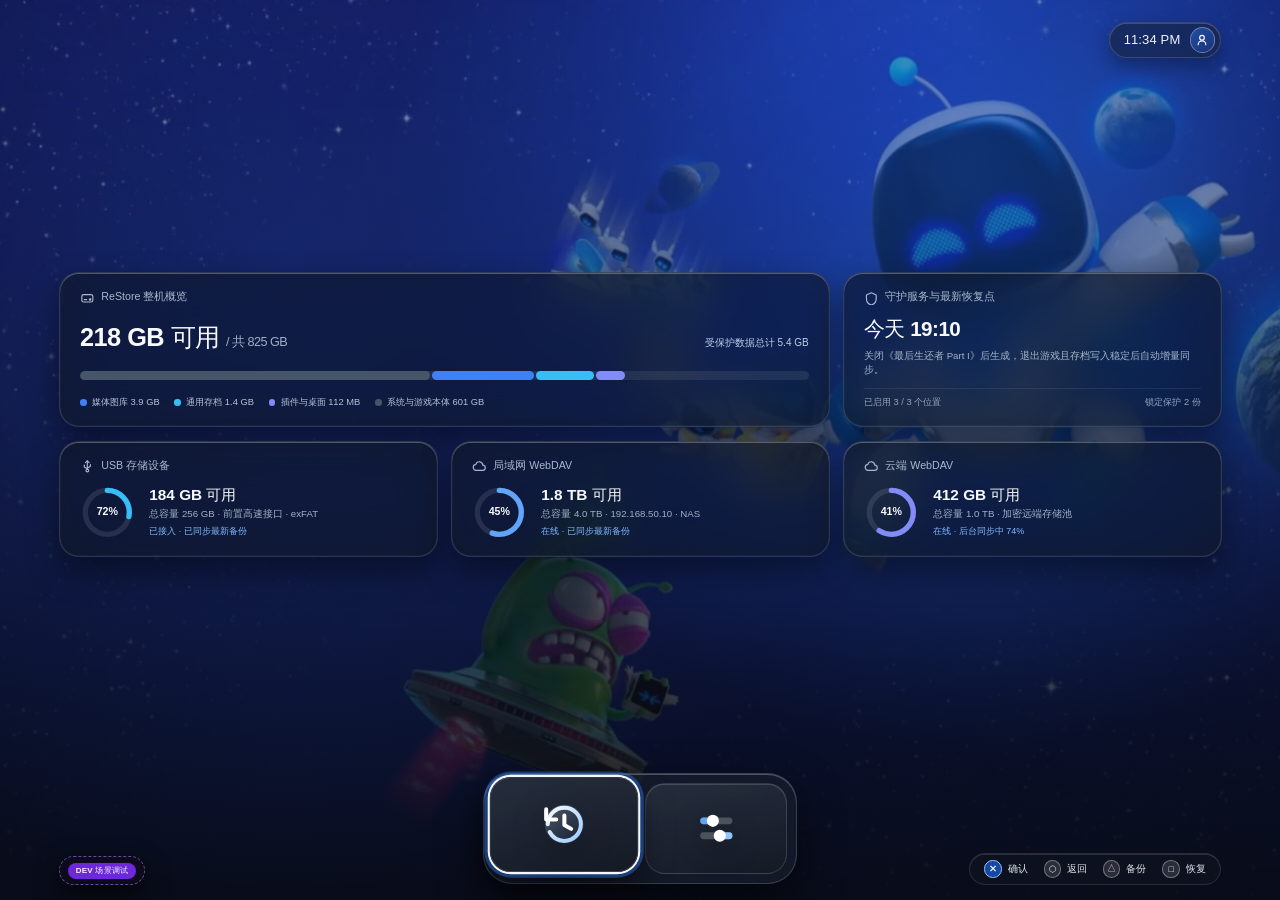
==== commit 1402bfe3: "fix(prototype): 升级静态资源版本号并开启 HTTP no-store 禁用浏览器缓存 (#46, #37)" ====
--- a/prototype/ui-37/index.html
+++ b/prototype/ui-37/index.html
@@ -3,14 +3,17 @@
   <head>
     <meta charset="UTF-8" />
     <meta name="viewport" content="width=device-width, initial-scale=1.0" />
+    <meta http-equiv="Cache-Control" content="no-cache, no-store, must-revalidate" />
+    <meta http-equiv="Pragma" content="no-cache" />
+    <meta http-equiv="Expires" content="0" />
     <title>ReStore — PS5 数据备份与恢复 · 高保真可交互 UI 原型 (#37)</title>
     <link rel="icon" type="image/png" href="./assets/restore-logo.png" />
-    <link rel="stylesheet" href="./styles.css?v=20261103" />
+    <link rel="stylesheet" href="./styles.css?v=20261104-2" />
   </head>
   <body>
     <div id="app"></div>
     <div id="toast" role="status" aria-live="polite"></div>
-    <script src="./motion.js?v=20261103"></script>
-    <script src="./app.js?v=20261103"></script>
+    <script src="./motion.js?v=20261104-2"></script>
+    <script src="./app.js?v=20261104-2"></script>
   </body>
 </html>
--- a/prototype/ui-37/styles.css
+++ b/prototype/ui-37/styles.css
@@ -275,6 +275,12 @@
   border: 1rem solid rgba(245, 196, 105, 0.26);
 }
 
+.badge.red {
+  background: rgba(239, 68, 68, 0.28);
+  color: #fecaca;
+  border: 1rem solid rgba(248, 113, 113, 0.38);
+}
+
 .badge.muted {
   background: rgba(255, 255, 255, 0.07);
   color: #9ba7b8;
@@ -478,10 +484,10 @@
   color: #7eb8ff;
 }
 
-/* ==================== 底部居中常驻五纯图标控制坞（恢复、软件、商店、搜索、其他） ==================== */
+/* ==================== 底部居中常驻双纯图标控制坞（恢复、其他） ==================== */
 .vb-dock-shell {
   align-self: center;
-  width: 1120rem;
+  width: 472rem;
   max-width: 100%;
   padding: 14rem;
   border-radius: var(--radius-dock);
@@ -493,13 +499,13 @@
     inset 0 1.5rem 0 rgba(255, 255, 255, 0.25),
     0 26rem 64rem rgba(0, 0, 0, 0.56);
   display: grid;
-  grid-template-columns: repeat(5, minmax(0, 1fr));
+  grid-template-columns: repeat(2, minmax(0, 1fr));
   gap: 16rem;
   flex-shrink: 0;
 }
 
 .vb-dock-shell.is-compact {
-  width: 880rem;
+  width: 368rem;
   padding: 10rem;
   border-radius: 40rem;
 }
@@ -1249,311 +1255,6 @@
   grid-template-columns: repeat(2, minmax(0, 1fr));
   gap: 20rem;
   align-items: stretch;
-}
-
-/* ==================== 「软件」与「商店」（A 方案：底层卡片适度柔焦 + 横向灵动胶囊锁，无黑框，统一 30rem 圆角） ==================== */
-.channel-showcase-body {
-  align-items: stretch;
-  justify-content: stretch;
-  padding: 0;
-}
-
-.channel-showcase-stage {
-  width: 100%;
-  max-width: none;
-  flex: 1;
-  min-height: 0;
-  margin: 0;
-  position: relative;
-  display: flex;
-  flex-direction: column;
-  justify-content: space-between;
-  gap: 16rem;
-  pointer-events: none;
-  user-select: none;
-}
-
-.channel-pager-row {
-  flex: 1;
-  min-height: 0;
-  width: 100%;
-  display: flex;
-  align-items: center;
-  gap: 20rem;
-}
-
-.channel-side-pager {
-  width: 60rem;
-  height: 164rem;
-  border-radius: var(--radius-pill);
-  background:
-    radial-gradient(circle at 50% 25%, rgba(96, 165, 250, 0.28), transparent 70%),
-    rgba(24, 36, 58, 0.88);
-  border: 1.5rem solid rgba(191, 219, 254, 0.42);
-  box-shadow:
-    inset 0 1rem 0 rgba(255, 255, 255, 0.25),
-    0 16rem 36rem rgba(0, 0, 0, 0.45);
-  display: grid;
-  place-items: center;
-  color: #ffffff;
-  flex-shrink: 0;
-}
-
-.channel-side-pager.disabled {
-  opacity: 0.78;
-}
-
-.side-pager-arrow {
-  width: 32rem;
-  height: 32rem;
-  display: grid;
-  place-items: center;
-}
-
-.side-pager-arrow svg {
-  width: 30rem;
-  height: 30rem;
-}
-
-.search-bar-strip {
-  flex-shrink: 0;
-  display: flex;
-  align-items: center;
-  justify-content: space-between;
-  gap: 20rem;
-  padding: 14rem 24rem;
-  border-radius: var(--radius-pill);
-  background: rgba(18, 26, 40, 0.68);
-  border: 1.5rem solid rgba(255, 255, 255, 0.14);
-}
-
-.search-input-box {
-  display: flex;
-  align-items: center;
-  gap: 12rem;
-  font-size: 16rem;
-  color: #b8c7dc;
-}
-
-.search-input-box svg {
-  width: 22rem;
-  height: 22rem;
-  color: #8cc8ff;
-}
-
-.search-filter-pills {
-  display: flex;
-  align-items: center;
-  gap: 10rem;
-}
-
-.library-grid {
-  flex: 1;
-  height: 100%;
-  min-height: 0;
-  display: grid;
-  grid-template-columns: repeat(3, minmax(0, 1fr));
-  grid-template-rows: repeat(3, minmax(0, 1fr));
-  gap: 20rem 22rem;
-}
-
-.game-grid {
-  flex: 1;
-  height: 100%;
-  min-height: 0;
-  display: grid;
-  grid-template-columns: repeat(6, minmax(0, 1fr));
-  grid-template-rows: repeat(2, minmax(0, 1fr));
-  gap: 18rem 22rem;
-  align-items: stretch;
-}
-
-/* 底层卡片阵列与左右翻页按钮适度柔焦，没有全画幅黑色大方框，只对内容本身做冰晶虚化 */
-.channel-showcase-stage.lock-style-a .channel-pager-row,
-.channel-showcase-stage.lock-style-a .search-bar-strip {
-  filter: blur(5.5rem) saturate(0.82) brightness(0.76);
-  transform: scale(0.996);
-}
-
-.store-app-card {
-  position: relative;
-  overflow: hidden;
-  padding: 20rem 26rem;
-  border-radius: var(--radius-card);
-  background: var(--glass-bg);
-  backdrop-filter: blur(34rem) saturate(165%);
-  -webkit-backdrop-filter: blur(34rem) saturate(165%);
-  border: 1rem solid var(--glass-border);
-  box-shadow: var(--glass-specular), 0 18rem 42rem rgba(0, 0, 0, 0.36);
-  display: flex;
-  flex-direction: column;
-  justify-content: space-between;
-  gap: 10rem;
-}
-
-.store-app-top {
-  display: flex;
-  align-items: center;
-  gap: 16rem;
-}
-
-.store-app-top img {
-  width: 56rem;
-  height: 56rem;
-  border-radius: 16rem;
-  object-fit: cover;
-}
-
-.store-app-top strong {
-  display: block;
-  font-size: 21rem;
-  font-weight: 500;
-  color: #f8fafc;
-}
-
-.store-app-top small {
-  display: block;
-  font-size: 13.5rem;
-  color: #98a5b6;
-  margin-top: 3rem;
-}
-
-.store-app-desc {
-  font-size: 14.5rem;
-  color: #b8c4d4;
-  line-height: 1.48;
-  margin: 0;
-}
-
-.store-app-footer {
-  margin-top: auto;
-  padding-top: 10rem;
-  border-top: 1rem solid rgba(255, 255, 255, 0.09);
-  display: flex;
-  justify-content: space-between;
-  align-items: center;
-  font-size: 13.5rem;
-  color: #9fb0c5;
-}
-
-.channel-status-chip {
-  display: inline-flex;
-  align-items: center;
-  gap: 7rem;
-  height: 30rem;
-  padding: 0 13rem;
-  border-radius: var(--radius-pill);
-  background: rgba(255, 255, 255, 0.08);
-  border: 1rem solid rgba(255, 255, 255, 0.16);
-  font-size: 13rem;
-  font-weight: 500;
-  color: #bfd6f6;
-}
-
-.channel-status-chip svg {
-  width: 14rem;
-  height: 14rem;
-  color: #8cc8ff;
-}
-
-.game-tile {
-  display: flex;
-  flex-direction: column;
-  min-height: 0;
-}
-
-.game-cover {
-  position: relative;
-  flex: 1;
-  min-height: 0;
-  border-radius: 26rem;
-  overflow: hidden;
-  background: #1d222b;
-  border: 1rem solid rgba(255, 255, 255, 0.14);
-  box-shadow: 0 16rem 34rem rgba(0, 0, 0, 0.38);
-}
-
-.game-cover img {
-  width: 100%;
-  height: 100%;
-  object-fit: cover;
-}
-
-.game-tile h3 {
-  font-size: 16.5rem;
-  font-weight: 500;
-  margin: 10rem 0 3rem;
-  white-space: nowrap;
-  overflow: hidden;
-  text-overflow: ellipsis;
-  color: #f1f5f9;
-}
-
-.game-tile p {
-  margin: 0;
-  font-size: 13rem;
-  color: #97a3b4;
-}
-
-/* ==================== 阻挡层容器（无黑框边缘消融柔光罩 + 精致横向灵动胶囊锁） ==================== */
-.channel-frosted-shield {
-  position: absolute;
-  inset: -12rem;
-  z-index: 15;
-  border-radius: 36rem;
-  display: flex;
-  align-items: center;
-  justify-content: center;
-  pointer-events: auto;
-}
-
-.channel-frosted-shield.style-a {
-  background: radial-gradient(
-    ellipse 72% 68% at 50% 50%,
-    rgba(15, 23, 42, 0.32) 0%,
-    rgba(15, 23, 42, 0.12) 58%,
-    transparent 100%
-  );
-}
-
-.shield-compact-pill {
-  display: inline-flex;
-  align-items: center;
-  gap: 16rem;
-  padding: 14rem 32rem 14rem 18rem;
-  border-radius: var(--radius-pill);
-  background:
-    radial-gradient(circle at 20% 20%, rgba(96, 165, 250, 0.32), transparent 65%),
-    rgba(22, 30, 46, 0.78);
-  backdrop-filter: blur(40rem) saturate(180%);
-  -webkit-backdrop-filter: blur(40rem) saturate(180%);
-  border: 1.5rem solid rgba(191, 219, 254, 0.38);
-  box-shadow:
-    inset 0 1.5rem 0 rgba(255, 255, 255, 0.28),
-    0 24rem 56rem rgba(0, 0, 0, 0.48);
-}
-
-.shield-lock-circle {
-  width: 44rem;
-  height: 44rem;
-  border-radius: 50%;
-  background: linear-gradient(145deg, rgba(59, 130, 246, 0.42), rgba(29, 78, 216, 0.28));
-  border: 1rem solid rgba(147, 197, 253, 0.52);
-  display: grid;
-  place-items: center;
-  color: #eff6ff;
-}
-
-.shield-lock-circle svg {
-  width: 22rem;
-  height: 22rem;
-}
-
-.shield-lock-text {
-  font-size: 21rem;
-  font-weight: 500;
-  letter-spacing: 0.4rem;
-  color: #f8fafc;
 }
 
 /* ==================== 首次引导分步向导（Step 1 → Step 2 → Step 3 单屏单步推进） ==================== */
@@ -2227,3 +1928,162 @@
   opacity: 1;
   transform: translateY(0) scale(1);
 }
+
+/* ==================== 全站统一四色语义卡片（蓝/绿/黄/红）+ 末尾融合数字 + WebDAV 输入框 ==================== */
+.bdd-whole-toggle-card {
+  cursor: pointer;
+  user-select: none;
+  transition:
+    transform 240ms cubic-bezier(0.22, 1, 0.36, 1),
+    box-shadow 220ms cubic-bezier(0.22, 1, 0.36, 1),
+    background 180ms ease,
+    border-color 180ms ease;
+}
+
+/* 卡片末尾融合序号数字（无圆圈、无胶囊外框，直接融于卡片右上末尾） */
+.card-order-num {
+  font-size: 25rem;
+  font-weight: 700;
+  font-variant-numeric: tabular-nums;
+  line-height: 1;
+  letter-spacing: -0.6rem;
+  color: rgba(147, 197, 253, 0.52);
+  flex-shrink: 0;
+  user-select: none;
+  transition: color 180ms ease;
+}
+
+/* 1. 默认态：星际蓝（Blue — 未勾选 / 常态默认 / 正在执行） */
+.card-tone-blue {
+  background:
+    radial-gradient(circle at 18% 22%, rgba(37, 99, 235, 0.24), transparent 65%),
+    rgba(15, 26, 48, 0.78) !important;
+  border-color: rgba(96, 165, 250, 0.34) !important;
+}
+
+.card-tone-blue .restore-step-icon-box,
+.card-tone-blue .other-clean-icon,
+.card-tone-blue .other-a-loc-title {
+  color: #60a5fa;
+}
+
+.card-tone-blue .card-order-num {
+  color: rgba(147, 197, 253, 0.56);
+}
+
+/* 2. 已勾选 / 已启用 / 已完成态：翡翠绿（Green — 选中即绿卡，取代右上角小圆勾） */
+.card-tone-green,
+.restore-horiz-card.selected.card-tone-green,
+.other-a-loc-card.selected.card-tone-green,
+.other-a-scope-card.selected.card-tone-green,
+.other-a-rp-card.selected.card-tone-green,
+.wizard-loc-card.selected.card-tone-green,
+.rp-card.selected.card-tone-green {
+  background:
+    radial-gradient(circle at 18% 22%, rgba(16, 185, 129, 0.36), transparent 66%),
+    linear-gradient(155deg, rgba(13, 54, 43, 0.86), rgba(11, 31, 27, 0.9)) !important;
+  border-color: rgba(52, 211, 153, 0.68) !important;
+}
+
+.card-tone-green .restore-step-icon-box,
+.card-tone-green .other-clean-icon,
+.card-tone-green .other-a-loc-title {
+  color: #6ee7b7;
+}
+
+.card-tone-green .card-order-num {
+  color: rgba(110, 231, 183, 0.78);
+}
+
+/* 3. 警告 / 待处理 / 占用态：琥珀黄（Yellow / Gold） */
+.card-tone-yellow {
+  background:
+    radial-gradient(circle at 18% 22%, rgba(245, 158, 11, 0.34), transparent 66%),
+    linear-gradient(155deg, rgba(58, 40, 14, 0.86), rgba(34, 24, 12, 0.9)) !important;
+  border-color: rgba(251, 191, 36, 0.68) !important;
+}
+
+.card-tone-yellow .restore-step-icon-box,
+.card-tone-yellow .other-clean-icon {
+  color: #fcd34d;
+}
+
+.card-tone-yellow .card-order-num {
+  color: rgba(252, 211, 77, 0.78);
+}
+
+/* 4. 错误 / 未完成态：珊瑚红（Red） */
+.card-tone-red {
+  background:
+    radial-gradient(circle at 18% 22%, rgba(239, 68, 68, 0.36), transparent 66%),
+    linear-gradient(155deg, rgba(62, 20, 26, 0.86), rgba(36, 14, 18, 0.9)) !important;
+  border-color: rgba(248, 113, 113, 0.72) !important;
+}
+
+.card-tone-red .restore-step-icon-box,
+.card-tone-red .other-clean-icon {
+  color: #fca5a5;
+}
+
+.card-tone-red .card-order-num {
+  color: rgba(252, 165, 165, 0.82);
+}
+
+.stage-error-pct {
+  color: #fca5a5;
+  font-size: 18rem;
+  font-weight: 600;
+}
+
+.osk-field-selectable {
+  width: 100%;
+  padding: 12rem 16rem;
+  border-radius: 18rem;
+  background: rgba(15, 21, 32, 0.72);
+  border: 1.5rem solid rgba(255, 255, 255, 0.12);
+  display: flex;
+  flex-direction: column;
+  gap: 8rem;
+  text-align: left;
+}
+
+.osk-field-selectable.is-active-field {
+  background: rgba(24, 58, 124, 0.34);
+  border-color: rgba(96, 165, 250, 0.75);
+}
+
+.osk-field-head {
+  display: flex;
+  align-items: center;
+  justify-content: space-between;
+  gap: 10rem;
+}
+
+.osk-field-head label {
+  font-size: 13.5rem;
+  color: #b8c7dc;
+  font-weight: 500;
+}
+
+.modal-input-display {
+  font-size: 16.5rem;
+  font-weight: 500;
+  color: #f8fafc;
+  min-height: 24rem;
+  display: flex;
+  align-items: center;
+  gap: 3rem;
+  word-break: break-all;
+}
+
+.osk-caret {
+  display: none;
+  width: 2rem;
+  height: 18rem;
+  background: #60a5fa;
+  border-radius: 2rem;
+}
+
+.osk-field-selectable.is-active-field .osk-caret {
+  display: inline-block;
+}
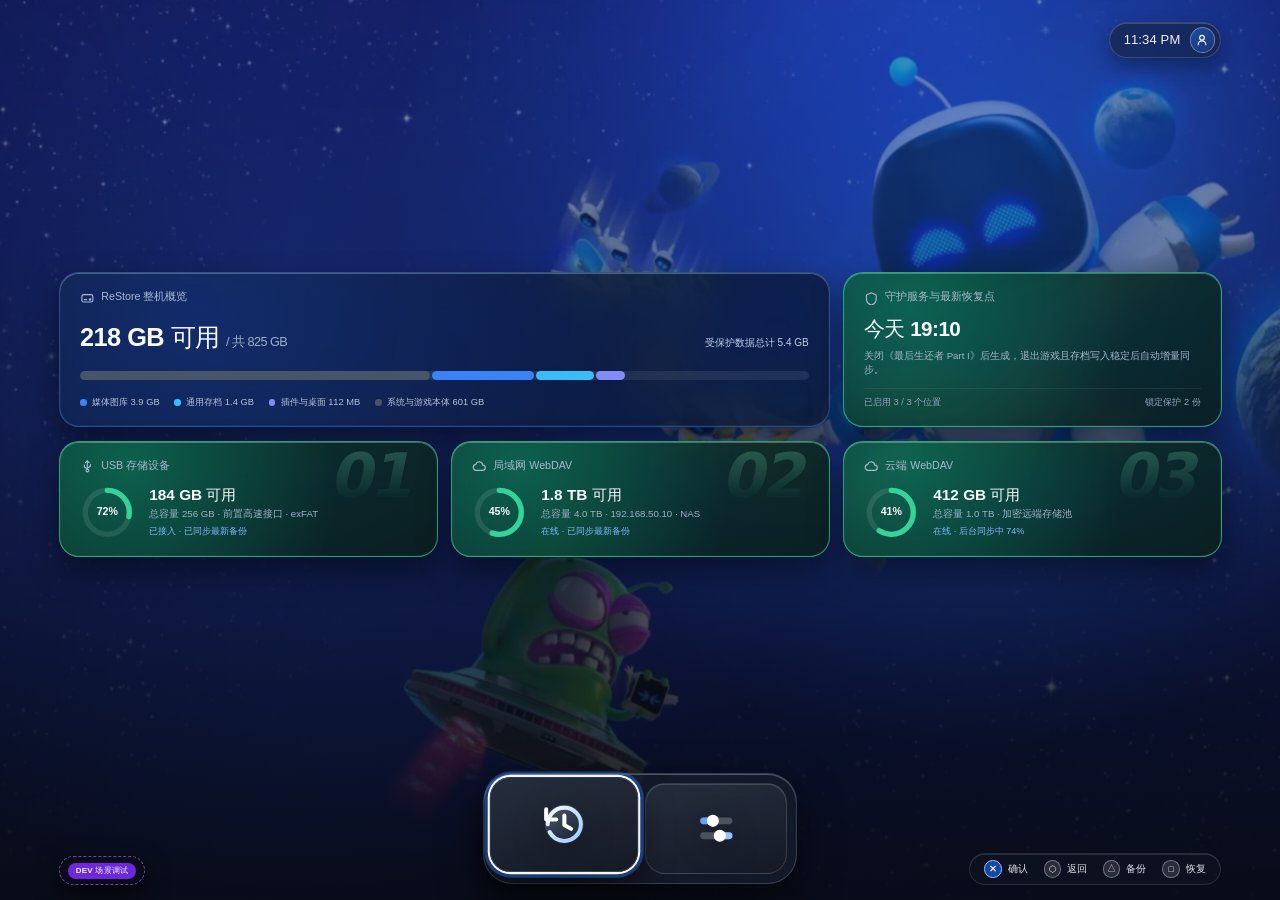
==== commit ade5e8c1: "fix(prototype): 修正恢复卡片底部重复文案、斜体背景数字倾斜与主页四色卡片同步 (#46, #37)" ====
--- a/prototype/ui-37/index.html
+++ b/prototype/ui-37/index.html
@@ -8,12 +8,12 @@
     <meta http-equiv="Expires" content="0" />
     <title>ReStore — PS5 数据备份与恢复 · 高保真可交互 UI 原型 (#37)</title>
     <link rel="icon" type="image/png" href="./assets/restore-logo.png" />
-    <link rel="stylesheet" href="./styles.css?v=20261104-2" />
+    <link rel="stylesheet" href="./styles.css?v=20261104-5" />
   </head>
   <body>
     <div id="app"></div>
     <div id="toast" role="status" aria-live="polite"></div>
-    <script src="./motion.js?v=20261104-2"></script>
-    <script src="./app.js?v=20261104-2"></script>
+    <script src="./motion.js?v=20261104-5"></script>
+    <script src="./app.js?v=20261104-5"></script>
   </body>
 </html>
--- a/prototype/ui-37/styles.css
+++ b/prototype/ui-37/styles.css
@@ -304,22 +304,32 @@
 }
 
 .pill.primary {
-  background: #f4f7fb;
-  color: #0e131b;
-  box-shadow: 0 10rem 26rem rgba(0, 0, 0, 0.3);
+  background: linear-gradient(135deg, rgba(16, 185, 129, 0.44), rgba(5, 150, 105, 0.28));
+  color: #ecfdf5;
+  border: 1rem solid rgba(110, 231, 183, 0.62);
+  backdrop-filter: blur(18rem);
+  -webkit-backdrop-filter: blur(18rem);
+  box-shadow:
+    inset 0 1rem 0 rgba(255, 255, 255, 0.26),
+    0 10rem 26rem rgba(0, 0, 0, 0.28);
 }
 
 .pill.brand {
-  background: linear-gradient(145deg, #1b64d8, #00439c);
-  color: #f8fafc;
-  border: 1rem solid rgba(130, 196, 255, 0.38);
+  background: linear-gradient(135deg, rgba(37, 99, 235, 0.46), rgba(29, 78, 216, 0.28));
+  color: #eff6ff;
+  border: 1rem solid rgba(147, 197, 253, 0.58);
+  backdrop-filter: blur(18rem);
+  -webkit-backdrop-filter: blur(18rem);
+  box-shadow:
+    inset 0 1rem 0 rgba(255, 255, 255, 0.22),
+    0 10rem 24rem rgba(0, 0, 0, 0.26);
 }
 
 .pill.secondary {
-  background: rgba(38, 45, 58, 0.72);
+  background: rgba(24, 34, 52, 0.68);
   backdrop-filter: blur(20rem);
   color: #e4eaf3;
-  border: 1rem solid rgba(255, 255, 255, 0.12);
+  border: 1rem solid rgba(148, 163, 184, 0.24);
 }
 
 .pill.sm {
@@ -679,18 +689,13 @@
   background: rgba(255, 255, 255, 0.16);
 }
 
-.restore-mini-pill.active-loc {
-  background: #2563eb;
-  border-color: #93c5fd;
-  color: #ffffff;
+.restore-mini-pill.active-loc,
+.restore-mini-pill.active-rp {
+  background: linear-gradient(135deg, rgba(16, 185, 129, 0.42), rgba(5, 150, 105, 0.28));
+  border-color: rgba(110, 231, 183, 0.68);
+  color: #ecfdf5;
   font-weight: 600;
-}
-
-.restore-mini-pill.active-rp {
-  background: #f8fafc;
-  border-color: #ffffff;
-  color: #0b1324;
-  font-weight: 600;
+  box-shadow: inset 0 1rem 0 rgba(255, 255, 255, 0.22);
 }
 
 /* ---------- 恢复页 2×3 原地继续恢复状态（不跳二级页） ---------- */
@@ -1326,8 +1331,9 @@
 }
 
 .wizard-step-pill.active {
-  background: #f4f7fb;
-  color: #0e131b;
+  background: linear-gradient(135deg, rgba(37, 99, 235, 0.46), rgba(29, 78, 216, 0.3));
+  border: 1rem solid rgba(147, 197, 253, 0.62);
+  color: #f8fafc;
   font-weight: 600;
 }
 
@@ -1940,17 +1946,48 @@
     border-color 180ms ease;
 }
 
-/* 卡片末尾融合序号数字（无圆圈、无胶囊外框，直接融于卡片右上末尾） */
+/* 卡片末尾融合背景斜体艺术数字（无圆圈、无胶囊外框，作为大号斜体艺术水印融进卡片末尾背景） */
+.restore-horiz-card,
+.other-a-loc-card,
+.other-a-scope-card,
+.other-a-rp-card,
+.wizard-loc-card,
+.rp-card {
+  position: relative;
+  overflow: hidden;
+}
+
+.restore-horiz-card > :not(.card-order-num),
+.other-a-loc-card > :not(.card-order-num),
+.other-a-scope-card > :not(.card-order-num),
+.other-a-rp-card > :not(.card-order-num),
+.wizard-loc-card > :not(.card-order-num),
+.rp-card > :not(.card-order-num) {
+  position: relative;
+  z-index: 1;
+}
+
 .card-order-num {
-  font-size: 25rem;
-  font-weight: 700;
+  position: absolute;
+  right: 16rem;
+  top: 12rem;
+  padding-right: 18rem;
+  z-index: 0;
+  font-family: "SF Pro Display", "Avenir Next", "Futura", "Helvetica Neue", system-ui, sans-serif;
+  font-style: italic;
+  font-weight: 900;
+  font-size: 92rem;
+  line-height: 0.86;
+  letter-spacing: -4rem;
   font-variant-numeric: tabular-nums;
-  line-height: 1;
-  letter-spacing: -0.6rem;
-  color: rgba(147, 197, 253, 0.52);
-  flex-shrink: 0;
+  transform: skewX(-12deg);
+  pointer-events: none;
   user-select: none;
-  transition: color 180ms ease;
+  background: linear-gradient(180deg, rgba(147, 197, 253, 0.28) 0%, rgba(147, 197, 253, 0.04) 95%);
+  -webkit-background-clip: text;
+  background-clip: text;
+  color: transparent;
+  transition: opacity 200ms ease, transform 240ms cubic-bezier(0.22, 1, 0.36, 1);
 }
 
 /* 1. 默认态：星际蓝（Blue — 未勾选 / 常态默认 / 正在执行） */
@@ -1968,7 +2005,10 @@
 }
 
 .card-tone-blue .card-order-num {
-  color: rgba(147, 197, 253, 0.56);
+  background: linear-gradient(180deg, rgba(147, 197, 253, 0.22) 0%, rgba(59, 130, 246, 0.02) 92%);
+  -webkit-background-clip: text;
+  background-clip: text;
+  color: transparent;
 }
 
 /* 2. 已勾选 / 已启用 / 已完成态：翡翠绿（Green — 选中即绿卡，取代右上角小圆勾） */
@@ -1992,7 +2032,10 @@
 }
 
 .card-tone-green .card-order-num {
-  color: rgba(110, 231, 183, 0.78);
+  background: linear-gradient(180deg, rgba(110, 231, 183, 0.25) 0%, rgba(16, 185, 129, 0.02) 92%);
+  -webkit-background-clip: text;
+  background-clip: text;
+  color: transparent;
 }
 
 /* 3. 警告 / 待处理 / 占用态：琥珀黄（Yellow / Gold） */
@@ -2009,7 +2052,10 @@
 }
 
 .card-tone-yellow .card-order-num {
-  color: rgba(252, 211, 77, 0.78);
+  background: linear-gradient(180deg, rgba(252, 211, 77, 0.25) 0%, rgba(245, 158, 11, 0.02) 92%);
+  -webkit-background-clip: text;
+  background-clip: text;
+  color: transparent;
 }
 
 /* 4. 错误 / 未完成态：珊瑚红（Red） */
@@ -2026,7 +2072,10 @@
 }
 
 .card-tone-red .card-order-num {
-  color: rgba(252, 165, 165, 0.82);
+  background: linear-gradient(180deg, rgba(252, 165, 165, 0.26) 0%, rgba(239, 68, 68, 0.02) 92%);
+  -webkit-background-clip: text;
+  background-clip: text;
+  color: transparent;
 }
 
 .stage-error-pct {
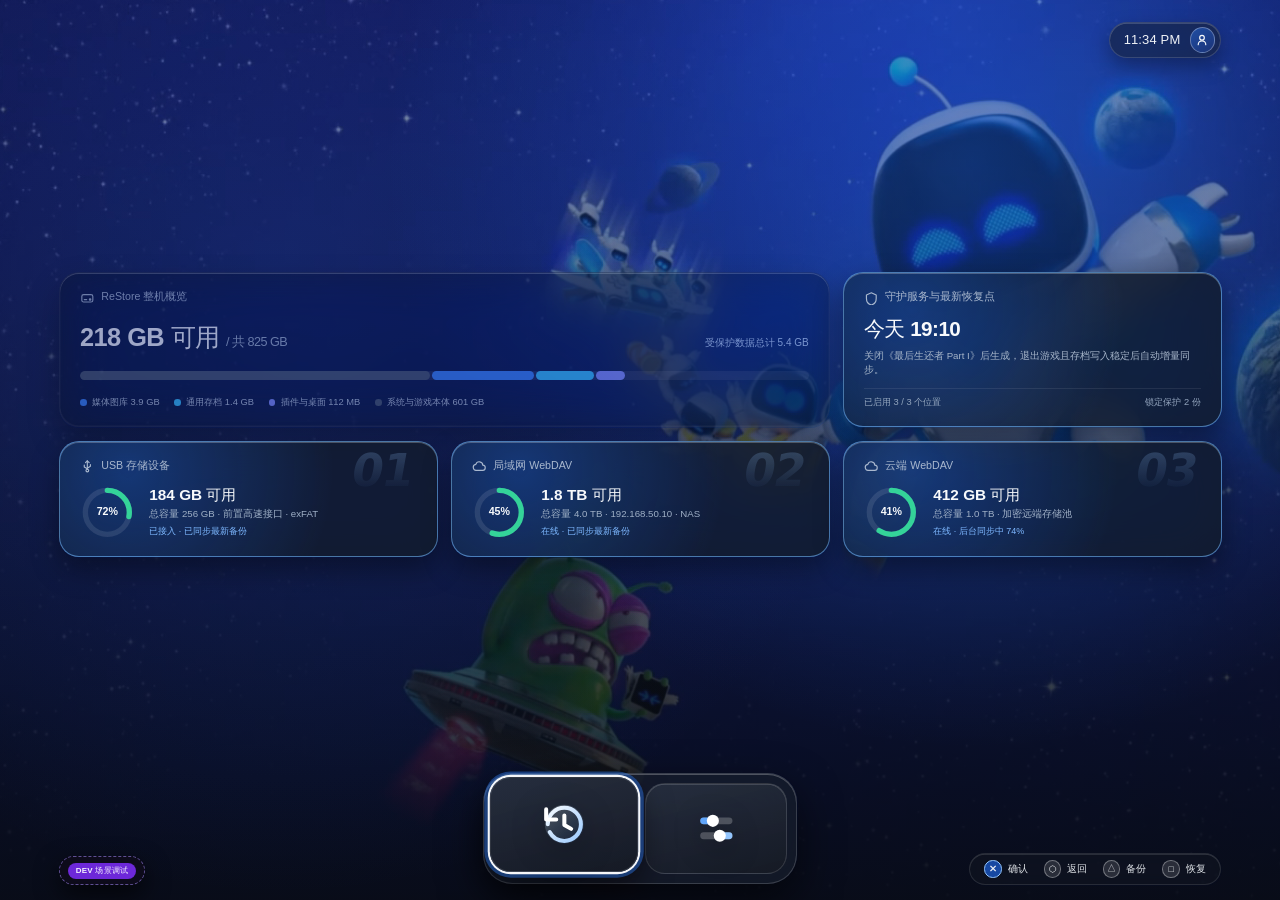
==== commit 24948d44: "feat(prototype): 统一 PS5 星际蓝宝石毛玻璃卡片基调、四色仅作状态胶囊并优化斜体背景数字 (#46, #37)" ====
--- a/prototype/ui-37/index.html
+++ b/prototype/ui-37/index.html
@@ -8,12 +8,12 @@
     <meta http-equiv="Expires" content="0" />
     <title>ReStore — PS5 数据备份与恢复 · 高保真可交互 UI 原型 (#37)</title>
     <link rel="icon" type="image/png" href="./assets/restore-logo.png" />
-    <link rel="stylesheet" href="./styles.css?v=20261104-5" />
+    <link rel="stylesheet" href="./styles.css?v=20261104-8" />
   </head>
   <body>
     <div id="app"></div>
     <div id="toast" role="status" aria-live="polite"></div>
-    <script src="./motion.js?v=20261104-5"></script>
-    <script src="./app.js?v=20261104-5"></script>
+    <script src="./motion.js?v=20261104-8"></script>
+    <script src="./app.js?v=20261104-8"></script>
   </body>
 </html>
--- a/prototype/ui-37/styles.css
+++ b/prototype/ui-37/styles.css
@@ -304,20 +304,20 @@
 }
 
 .pill.primary {
-  background: linear-gradient(135deg, rgba(16, 185, 129, 0.44), rgba(5, 150, 105, 0.28));
-  color: #ecfdf5;
-  border: 1rem solid rgba(110, 231, 183, 0.62);
-  backdrop-filter: blur(18rem);
-  -webkit-backdrop-filter: blur(18rem);
+  background: linear-gradient(135deg, rgba(37, 99, 235, 0.88), rgba(29, 78, 216, 0.78));
+  color: #ffffff;
+  border: 1rem solid rgba(147, 197, 253, 0.68);
+  backdrop-filter: blur(20rem);
+  -webkit-backdrop-filter: blur(20rem);
   box-shadow:
-    inset 0 1rem 0 rgba(255, 255, 255, 0.26),
-    0 10rem 26rem rgba(0, 0, 0, 0.28);
+    inset 0 1rem 0 rgba(255, 255, 255, 0.35),
+    0 10rem 26rem rgba(29, 78, 216, 0.38);
 }
 
 .pill.brand {
-  background: linear-gradient(135deg, rgba(37, 99, 235, 0.46), rgba(29, 78, 216, 0.28));
-  color: #eff6ff;
-  border: 1rem solid rgba(147, 197, 253, 0.58);
+  background: linear-gradient(135deg, rgba(59, 130, 246, 0.48), rgba(29, 78, 216, 0.34));
+  color: #f8fafc;
+  border: 1rem solid rgba(147, 197, 253, 0.55);
   backdrop-filter: blur(18rem);
   -webkit-backdrop-filter: blur(18rem);
   box-shadow:
@@ -326,10 +326,10 @@
 }
 
 .pill.secondary {
-  background: rgba(24, 34, 52, 0.68);
+  background: rgba(20, 30, 48, 0.68);
   backdrop-filter: blur(20rem);
-  color: #e4eaf3;
-  border: 1rem solid rgba(148, 163, 184, 0.24);
+  color: #dbeafe;
+  border: 1rem solid rgba(147, 197, 253, 0.24);
 }
 
 .pill.sm {
@@ -691,11 +691,11 @@
 
 .restore-mini-pill.active-loc,
 .restore-mini-pill.active-rp {
-  background: linear-gradient(135deg, rgba(16, 185, 129, 0.42), rgba(5, 150, 105, 0.28));
-  border-color: rgba(110, 231, 183, 0.68);
-  color: #ecfdf5;
+  background: linear-gradient(135deg, rgba(37, 99, 235, 0.68), rgba(29, 78, 216, 0.52));
+  border-color: rgba(147, 197, 253, 0.78);
+  color: #ffffff;
   font-weight: 600;
-  box-shadow: inset 0 1rem 0 rgba(255, 255, 255, 0.22);
+  box-shadow: inset 0 1rem 0 rgba(255, 255, 255, 0.28);
 }
 
 /* ---------- 恢复页 2×3 原地继续恢复状态（不跳二级页） ---------- */
@@ -1331,9 +1331,9 @@
 }
 
 .wizard-step-pill.active {
-  background: linear-gradient(135deg, rgba(37, 99, 235, 0.46), rgba(29, 78, 216, 0.3));
-  border: 1rem solid rgba(147, 197, 253, 0.62);
-  color: #f8fafc;
+  background: rgba(255, 255, 255, 0.22);
+  border: 1rem solid rgba(255, 255, 255, 0.72);
+  color: #ffffff;
   font-weight: 600;
 }
 
@@ -1969,113 +1969,120 @@
 
 .card-order-num {
   position: absolute;
-  right: 16rem;
-  top: 12rem;
-  padding-right: 18rem;
+  right: 22rem;
+  top: 14rem;
+  padding-right: 14rem;
   z-index: 0;
-  font-family: "SF Pro Display", "Avenir Next", "Futura", "Helvetica Neue", system-ui, sans-serif;
+  font-family: "Avenir Next", "Futura", "SF Pro Display", "Helvetica Neue", system-ui, sans-serif;
   font-style: italic;
-  font-weight: 900;
-  font-size: 92rem;
-  line-height: 0.86;
-  letter-spacing: -4rem;
+  font-weight: 800;
+  font-size: 68rem;
+  line-height: 0.9;
+  letter-spacing: -2rem;
   font-variant-numeric: tabular-nums;
-  transform: skewX(-12deg);
+  transform: skewX(-10deg);
   pointer-events: none;
   user-select: none;
-  background: linear-gradient(180deg, rgba(147, 197, 253, 0.28) 0%, rgba(147, 197, 253, 0.04) 95%);
+  background: linear-gradient(180deg, rgba(147, 197, 253, 0.18) 0%, rgba(147, 197, 253, 0.02) 95%);
   -webkit-background-clip: text;
   background-clip: text;
   color: transparent;
   transition: opacity 200ms ease, transform 240ms cubic-bezier(0.22, 1, 0.36, 1);
 }
 
-/* 1. 默认态：星际蓝（Blue — 未勾选 / 常态默认 / 正在执行） */
+/* ==================== PS5 星际蓝宝石毛玻璃卡片体系 + 四色状态胶囊（绿/蓝/黄/红仅作状态表达） ==================== */
+/* 1. 未勾选 / 未启用卡片：深空暗色退后态 */
 .card-tone-blue {
-  background:
-    radial-gradient(circle at 18% 22%, rgba(37, 99, 235, 0.24), transparent 65%),
-    rgba(15, 26, 48, 0.78) !important;
-  border-color: rgba(96, 165, 250, 0.34) !important;
+  background: rgba(11, 16, 28, 0.56) !important;
+  border-color: rgba(255, 255, 255, 0.08) !important;
+  opacity: 0.62;
 }
 
 .card-tone-blue .restore-step-icon-box,
 .card-tone-blue .other-clean-icon,
 .card-tone-blue .other-a-loc-title {
-  color: #60a5fa;
+  color: #64748b;
 }
 
 .card-tone-blue .card-order-num {
-  background: linear-gradient(180deg, rgba(147, 197, 253, 0.22) 0%, rgba(59, 130, 246, 0.02) 92%);
+  background: linear-gradient(180deg, rgba(148, 163, 184, 0.11) 0%, rgba(148, 163, 184, 0.01) 95%);
   -webkit-background-clip: text;
   background-clip: text;
   color: transparent;
 }
 
-/* 2. 已勾选 / 已启用 / 已完成态：翡翠绿（Green — 选中即绿卡，取代右上角小圆勾） */
+/* 2. 已勾选 / 已启用 / 常态主控卡：原版高颜值 PS5 星际蓝宝石毛玻璃 + 冰蓝内高光描边 */
 .card-tone-green,
-.restore-horiz-card.selected.card-tone-green,
-.other-a-loc-card.selected.card-tone-green,
-.other-a-scope-card.selected.card-tone-green,
-.other-a-rp-card.selected.card-tone-green,
-.wizard-loc-card.selected.card-tone-green,
-.rp-card.selected.card-tone-green {
+.restore-horiz-card.selected,
+.other-a-loc-card.selected,
+.other-a-scope-card.selected,
+.other-a-rp-card.selected,
+.wizard-loc-card.selected,
+.rp-card.selected,
+.restore-control-hub-card {
+  opacity: 1 !important;
   background:
-    radial-gradient(circle at 18% 22%, rgba(16, 185, 129, 0.36), transparent 66%),
-    linear-gradient(155deg, rgba(13, 54, 43, 0.86), rgba(11, 31, 27, 0.9)) !important;
-  border-color: rgba(52, 211, 153, 0.68) !important;
+    radial-gradient(circle at 18% 24%, rgba(29, 107, 243, 0.34), transparent 64%),
+    rgba(20, 28, 42, 0.84) !important;
+  border-color: rgba(118, 190, 255, 0.56) !important;
+  box-shadow:
+    inset 0 1.5rem 0 rgba(255, 255, 255, 0.24),
+    0 18rem 42rem rgba(0, 0, 0, 0.38);
 }
 
 .card-tone-green .restore-step-icon-box,
 .card-tone-green .other-clean-icon,
-.card-tone-green .other-a-loc-title {
-  color: #6ee7b7;
-}
-
-.card-tone-green .card-order-num {
-  background: linear-gradient(180deg, rgba(110, 231, 183, 0.25) 0%, rgba(16, 185, 129, 0.02) 92%);
+.card-tone-green .other-a-loc-title,
+.restore-horiz-card.selected .restore-step-icon-box,
+.restore-control-hub-card .restore-step-icon-box {
+  color: #8cc8ff;
+}
+
+.card-tone-green .card-order-num,
+.restore-horiz-card.selected .card-order-num {
+  background: linear-gradient(180deg, rgba(147, 197, 253, 0.22) 0%, rgba(59, 130, 246, 0.02) 95%);
   -webkit-background-clip: text;
   background-clip: text;
   color: transparent;
 }
 
-/* 3. 警告 / 待处理 / 占用态：琥珀黄（Yellow / Gold） */
+/* 3. 恢复执行与完成汇总时的状态微光（保持深空蓝宝石玻璃底，仅通过边角柔光与绿/黄/红状态胶囊区分状态） */
+.restore-horiz-card.stage-done {
+  opacity: 1 !important;
+  background:
+    radial-gradient(circle at 14% 22%, rgba(16, 185, 129, 0.22), transparent 62%),
+    rgba(18, 27, 42, 0.84) !important;
+  border-color: rgba(52, 211, 153, 0.44) !important;
+}
+
+.restore-horiz-card.stage-done .restore-step-icon-box {
+  color: #34d399;
+}
+
 .card-tone-yellow {
+  opacity: 1 !important;
   background:
-    radial-gradient(circle at 18% 22%, rgba(245, 158, 11, 0.34), transparent 66%),
-    linear-gradient(155deg, rgba(58, 40, 14, 0.86), rgba(34, 24, 12, 0.9)) !important;
-  border-color: rgba(251, 191, 36, 0.68) !important;
+    radial-gradient(circle at 14% 22%, rgba(245, 158, 11, 0.22), transparent 62%),
+    rgba(20, 27, 42, 0.84) !important;
+  border-color: rgba(251, 191, 36, 0.46) !important;
 }
 
 .card-tone-yellow .restore-step-icon-box,
 .card-tone-yellow .other-clean-icon {
-  color: #fcd34d;
-}
-
-.card-tone-yellow .card-order-num {
-  background: linear-gradient(180deg, rgba(252, 211, 77, 0.25) 0%, rgba(245, 158, 11, 0.02) 92%);
-  -webkit-background-clip: text;
-  background-clip: text;
-  color: transparent;
-}
-
-/* 4. 错误 / 未完成态：珊瑚红（Red） */
+  color: #fbbf24;
+}
+
 .card-tone-red {
+  opacity: 1 !important;
   background:
-    radial-gradient(circle at 18% 22%, rgba(239, 68, 68, 0.36), transparent 66%),
-    linear-gradient(155deg, rgba(62, 20, 26, 0.86), rgba(36, 14, 18, 0.9)) !important;
-  border-color: rgba(248, 113, 113, 0.72) !important;
+    radial-gradient(circle at 14% 22%, rgba(239, 68, 68, 0.24), transparent 62%),
+    rgba(22, 24, 40, 0.84) !important;
+  border-color: rgba(248, 113, 113, 0.5) !important;
 }
 
 .card-tone-red .restore-step-icon-box,
 .card-tone-red .other-clean-icon {
-  color: #fca5a5;
-}
-
-.card-tone-red .card-order-num {
-  background: linear-gradient(180deg, rgba(252, 165, 165, 0.26) 0%, rgba(239, 68, 68, 0.02) 92%);
-  -webkit-background-clip: text;
-  background-clip: text;
-  color: transparent;
+  color: #f87171;
 }
 
 .stage-error-pct {
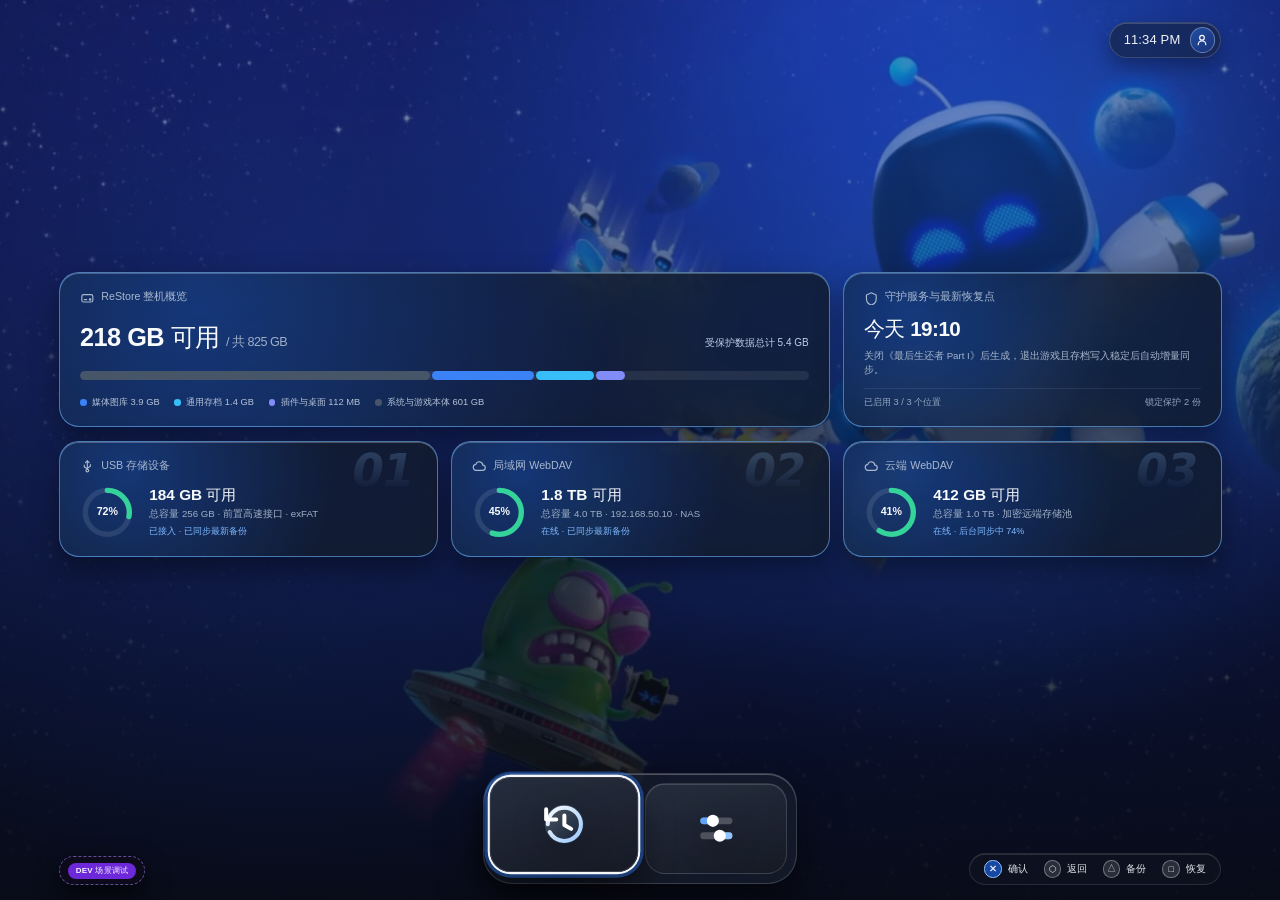
==== commit 57061a44: "feat(prototype): 补齐首页、引导与设置全场景的蓝毛玻璃与底栏胶囊一致性 (#47)" ====
--- a/prototype/ui-37/index.html
+++ b/prototype/ui-37/index.html
@@ -8,12 +8,12 @@
     <meta http-equiv="Expires" content="0" />
     <title>ReStore — PS5 数据备份与恢复 · 高保真可交互 UI 原型 (#37)</title>
     <link rel="icon" type="image/png" href="./assets/restore-logo.png" />
-    <link rel="stylesheet" href="./styles.css?v=20261104-8" />
+    <link rel="stylesheet" href="./styles.css?v=20261104-9" />
   </head>
   <body>
     <div id="app"></div>
     <div id="toast" role="status" aria-live="polite"></div>
-    <script src="./motion.js?v=20261104-8"></script>
-    <script src="./app.js?v=20261104-8"></script>
+    <script src="./motion.js?v=20261104-9"></script>
+    <script src="./app.js?v=20261104-9"></script>
   </body>
 </html>
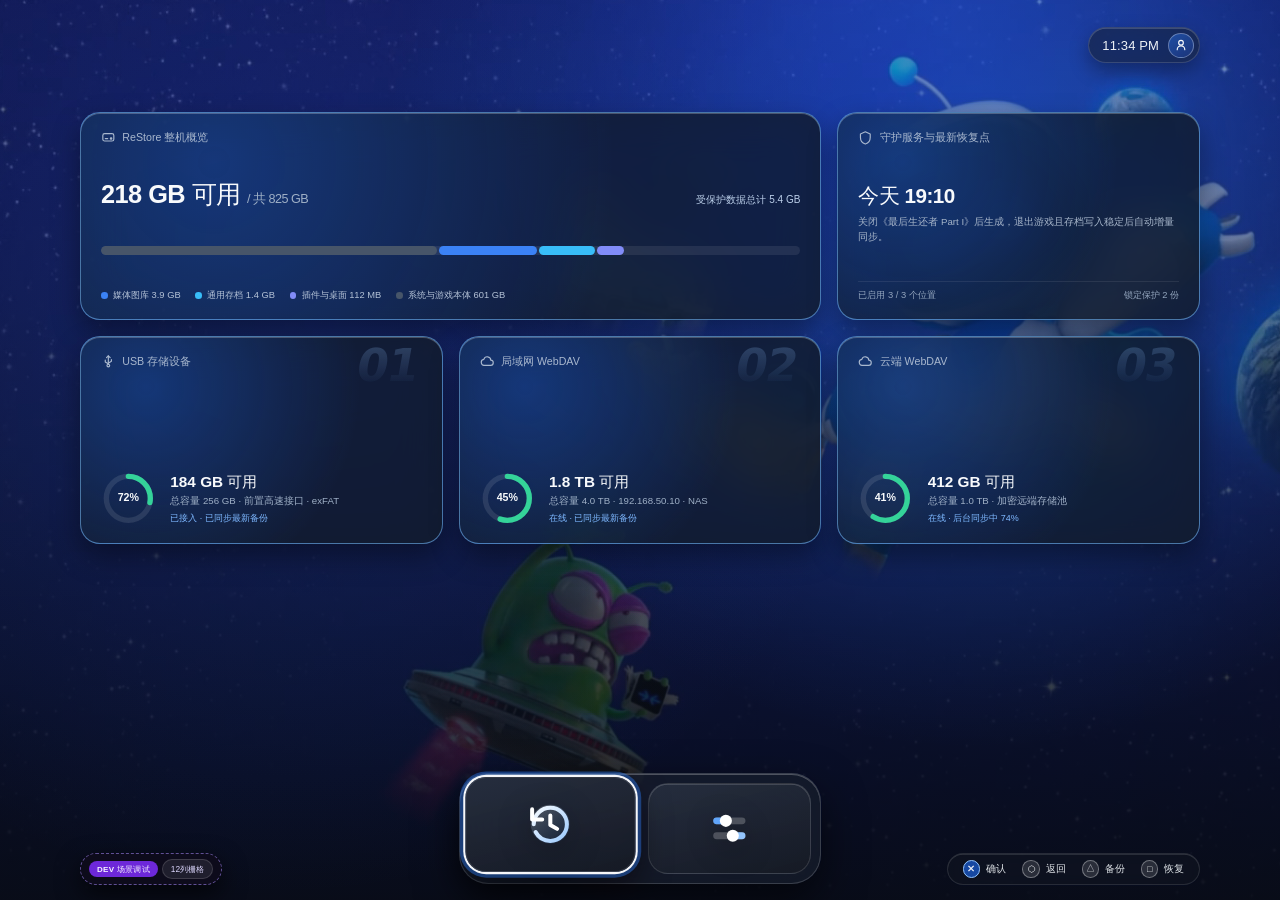
==== commit dd866a91: "feat(prototype): 建立 1920×1080 标准 12 列主机栅格与 648rem 纵向谐波舞台体系 (#47, #37)" ====
--- a/prototype/ui-37/index.html
+++ b/prototype/ui-37/index.html
@@ -8,12 +8,12 @@
     <meta http-equiv="Expires" content="0" />
     <title>ReStore — PS5 数据备份与恢复 · 高保真可交互 UI 原型 (#37)</title>
     <link rel="icon" type="image/png" href="./assets/restore-logo.png" />
-    <link rel="stylesheet" href="./styles.css?v=20261104-9" />
+    <link rel="stylesheet" href="./styles.css?v=20261104-12" />
   </head>
   <body>
     <div id="app"></div>
     <div id="toast" role="status" aria-live="polite"></div>
-    <script src="./motion.js?v=20261104-9"></script>
-    <script src="./app.js?v=20261104-9"></script>
+    <script src="./motion.js?v=20261104-12"></script>
+    <script src="./app.js?v=20261104-12"></script>
   </body>
 </html>
--- a/prototype/ui-37/styles.css
+++ b/prototype/ui-37/styles.css
@@ -35,7 +35,12 @@
   --glass-specular: inset 0 1.5rem 0 rgba(255, 255, 255, 0.24), inset 0 0 0 1rem rgba(255, 255, 255, 0.05);
   --glass-shadow: 0 22rem 50rem rgba(0, 0, 0, 0.42);
 
-  --page-x: 88rem;
+  /* 1920×1080 12 列主机栅格令牌：左右安全边距 120rem、舞台总宽 1680rem、列间距 24rem、单列宽 118rem */
+  --page-x: 120rem;
+  --grid-cols: 12;
+  --grid-gap: 24rem;
+  --stage-width: 1680rem;
+  --stage-height: 648rem;
 }
 
 * {
@@ -167,14 +172,14 @@
 
 /* ==================== 顶栏：左页面标题 + 右上角「时间 + 标准 Icon 头像」胶囊 ==================== */
 .system-header {
-  height: 98rem;
+  height: 108rem;
   flex-shrink: 0;
   position: relative;
   z-index: 25;
   display: flex;
   align-items: center;
   justify-content: space-between;
-  padding: 22rem var(--page-x) 0;
+  padding: 28rem var(--page-x) 0;
 }
 
 .header-subview-title {
@@ -357,12 +362,12 @@
   box-shadow: none;
 }
 
-/* ==================== 主屏幕壳层：上中无交互 Bento 概览 + 底部居中常驻四纯图标控制坞 ==================== */
+/* ==================== 主屏幕壳层：12 列主机栅格舞台 + 底部居中常驻双图标控制坞 ==================== */
 .home-stage,
 .subpage-stage {
   flex: 1;
   min-height: 0;
-  padding: 8rem var(--page-x) 0;
+  padding: 60rem var(--page-x) 0;
   display: flex;
   flex-direction: column;
   justify-content: space-between;
@@ -370,22 +375,30 @@
 }
 
 .overview-showcase {
-  flex: 1;
-  min-height: 0;
+  flex: 0 0 var(--stage-height);
+  height: var(--stage-height);
+  min-height: var(--stage-height);
+  max-height: var(--stage-height);
   pointer-events: none !important;
   user-select: none !important;
   display: flex;
   flex-direction: column;
-  justify-content: center;
+  justify-content: stretch;
 }
 
 .vb-bento-grid {
+  width: 100%;
+  max-width: var(--stage-width);
+  height: var(--stage-height);
+  margin: 0 auto;
   display: grid;
-  grid-template-columns: repeat(3, minmax(0, 1fr));
-  gap: 20rem;
+  grid-template-columns: repeat(12, minmax(0, 1fr));
+  grid-template-rows: repeat(2, minmax(0, 1fr));
+  gap: var(--grid-gap);
 }
 
 .vb-bento-card {
+  grid-column: span 4;
   padding: 26rem 30rem;
   border-radius: var(--radius-card);
   background: var(--glass-bg);
@@ -400,7 +413,7 @@
 }
 
 .vb-bento-card.span-2 {
-  grid-column: span 2;
+  grid-column: span 8;
 }
 
 .vb-bento-head {
@@ -494,10 +507,10 @@
   color: #7eb8ff;
 }
 
-/* ==================== 底部居中常驻双纯图标控制坞（恢复、其他） ==================== */
+/* ==================== 底部居中常驻双纯图标控制坞（恢复、其他，严格对齐 12 列中心第 5–8 列） ==================== */
 .vb-dock-shell {
   align-self: center;
-  width: 472rem;
+  width: 544rem;
   max-width: 100%;
   padding: 14rem;
   border-radius: var(--radius-dock);
@@ -510,12 +523,12 @@
     0 26rem 64rem rgba(0, 0, 0, 0.56);
   display: grid;
   grid-template-columns: repeat(2, minmax(0, 1fr));
-  gap: 16rem;
+  gap: var(--grid-gap);
   flex-shrink: 0;
 }
 
 .vb-dock-shell.is-compact {
-  width: 368rem;
+  width: 402rem;
   padding: 10rem;
   border-radius: 40rem;
 }
@@ -561,17 +574,19 @@
 
 /* ==================== 子页面公共布局与「恢复」页 2 列 × 3 行横向卡片 ==================== */
 .subpage-content-body {
-  flex: 1;
-  min-height: 0;
+  flex: 0 0 var(--stage-height);
+  height: var(--stage-height);
+  min-height: var(--stage-height);
+  max-height: var(--stage-height);
   display: flex;
   flex-direction: column;
   gap: 16rem;
 }
 
 .subpage-content-body.restore-centered-body {
-  align-items: center;
-  justify-content: center;
-  padding: 20rem 60rem 28rem;
+  align-items: stretch;
+  justify-content: stretch;
+  padding: 0;
 }
 
 .subpage-toolbar {
@@ -589,20 +604,22 @@
   flex-wrap: wrap;
 }
 
-/* 恢复页：一行两个、三行即可的横向 Bento 卡片网格（四周充足留白） */
+/* 恢复页：12 列栅格中每张卡占 6 列（1..6 与 7..12），3 行等高共 648rem，左右边缘与顶栏标题/时间胶囊严格对齐 */
 .restore-two-by-three-grid {
   width: 100%;
-  max-width: 1460rem;
+  max-width: var(--stage-width);
+  height: var(--stage-height);
   margin: 0 auto;
   display: grid;
-  grid-template-columns: repeat(2, minmax(0, 1fr));
-  grid-template-rows: repeat(3, 184rem);
-  gap: 20rem 24rem;
+  grid-template-columns: repeat(12, minmax(0, 1fr));
+  grid-template-rows: repeat(3, minmax(0, 1fr));
+  gap: var(--grid-gap);
   align-items: stretch;
 }
 
 .restore-horiz-card {
-  padding: 18rem 24rem;
+  grid-column: span 6;
+  padding: 20rem 26rem;
   border-radius: var(--radius-card);
   background: var(--glass-bg);
   backdrop-filter: blur(34rem) saturate(165%);
@@ -933,11 +950,11 @@
   height: 15rem;
 }
 
-/* ==================== 「其他」页面（A / B / C 三套高设计感空间设置方案，统一 30rem 圆角） ==================== */
+/* ==================== 「其他」页面（12 列栅格 3 + 9 左导右景舞台，统一 30rem 圆角） ==================== */
 .other-showcase-body {
   align-items: center;
   justify-content: center;
-  padding: 16rem 56rem 24rem;
+  padding: 0;
 }
 
 .other-clean-icon {
@@ -1016,38 +1033,37 @@
   margin-top: 4rem;
 }
 
-/* ---------- 方案 A：Apple tvOS / PS5 左导右景聚焦舞台 ---------- */
+/* ---------- 方案 A：12 列栅格 3 列左导（01..03）+ 9 列右景（04..12），去除多余嵌套外框使每张卡片直接对齐 12 列 ---------- */
 .other-style-a-shell {
   width: 100%;
-  max-width: 1460rem;
-  height: 580rem;
+  max-width: var(--stage-width);
+  height: var(--stage-height);
   margin: 0 auto;
   display: grid;
-  grid-template-columns: 360rem minmax(0, 1fr);
-  gap: 24rem;
+  grid-template-columns: repeat(12, minmax(0, 1fr));
+  gap: var(--grid-gap);
   align-items: stretch;
 }
 
 .other-a-sidebar {
-  padding: 18rem;
+  grid-column: span 3;
+  padding: 0;
+  background: none;
+  border: none;
+  box-shadow: none;
+  display: grid;
+  grid-template-rows: repeat(4, minmax(0, 1fr));
+  gap: var(--grid-gap);
+}
+
+.other-a-nav-btn {
+  padding: 18rem 24rem;
   border-radius: var(--radius-card);
-  background: var(--glass-bg);
-  backdrop-filter: blur(36rem) saturate(170%);
-  -webkit-backdrop-filter: blur(36rem) saturate(170%);
-  border: 1rem solid var(--glass-border);
-  box-shadow: var(--glass-specular), 0 20rem 48rem rgba(0, 0, 0, 0.38);
-  display: flex;
-  flex-direction: column;
-  justify-content: space-between;
-  gap: 12rem;
-}
-
-.other-a-nav-btn {
-  flex: 1;
-  padding: 16rem 20rem;
-  border-radius: var(--radius-inner);
-  background: rgba(255, 255, 255, 0.03);
-  border: 1.5rem solid transparent;
+  background: rgba(14, 20, 32, 0.68);
+  backdrop-filter: blur(34rem) saturate(165%);
+  -webkit-backdrop-filter: blur(34rem) saturate(165%);
+  border: 1.5rem solid rgba(255, 255, 255, 0.1);
+  box-shadow: var(--glass-specular), 0 16rem 38rem rgba(0, 0, 0, 0.34);
   display: flex;
   align-items: center;
   gap: 16rem;
@@ -1059,15 +1075,17 @@
 }
 
 .other-a-nav-btn:hover {
-  background: rgba(255, 255, 255, 0.08);
+  background: rgba(24, 34, 52, 0.78);
 }
 
 .other-a-nav-btn.active {
   background:
-    radial-gradient(circle at 15% 25%, rgba(59, 130, 246, 0.38), transparent 65%),
-    rgba(24, 38, 66, 0.85);
-  border-color: rgba(147, 197, 253, 0.65);
-  box-shadow: inset 0 1rem 0 rgba(255, 255, 255, 0.22);
+    radial-gradient(circle at 18% 25%, rgba(29, 107, 243, 0.38), transparent 65%),
+    rgba(20, 28, 42, 0.86);
+  border-color: rgba(118, 190, 255, 0.62);
+  box-shadow:
+    inset 0 1.5rem 0 rgba(255, 255, 255, 0.24),
+    0 18rem 42rem rgba(0, 0, 0, 0.38);
 }
 
 .other-a-nav-copy strong {
@@ -1085,38 +1103,43 @@
 }
 
 .other-a-stage {
-  padding: 28rem 34rem;
+  grid-column: span 9;
+  padding: 0;
+  background: none;
+  border: none;
+  box-shadow: none;
+  display: flex;
+  flex-direction: column;
+  justify-content: space-between;
+  gap: var(--grid-gap);
+}
+
+.other-a-stage-head {
+  display: flex;
+  align-items: center;
+  justify-content: space-between;
+  gap: 20rem;
+  padding: 20rem 28rem;
   border-radius: var(--radius-card);
-  background: var(--glass-bg);
-  backdrop-filter: blur(36rem) saturate(170%);
-  -webkit-backdrop-filter: blur(36rem) saturate(170%);
-  border: 1rem solid var(--glass-border);
-  box-shadow: var(--glass-specular), 0 22rem 52rem rgba(0, 0, 0, 0.4);
-  display: flex;
-  flex-direction: column;
-  justify-content: space-between;
-  gap: 20rem;
-}
-
-.other-a-stage-head {
-  display: flex;
-  align-items: flex-start;
-  justify-content: space-between;
-  gap: 20rem;
-  padding-bottom: 16rem;
-  border-bottom: 1rem solid rgba(255, 255, 255, 0.09);
+  background:
+    radial-gradient(circle at 18% 24%, rgba(29, 107, 243, 0.28), transparent 64%),
+    rgba(20, 28, 42, 0.84);
+  backdrop-filter: blur(34rem) saturate(165%);
+  -webkit-backdrop-filter: blur(34rem) saturate(165%);
+  border: 1.5rem solid rgba(118, 190, 255, 0.44);
+  box-shadow: var(--glass-specular), 0 16rem 38rem rgba(0, 0, 0, 0.34);
 }
 
 .other-a-stage-head h2 {
-  margin: 0 0 6rem;
-  font-size: 25rem;
+  margin: 0 0 4rem;
+  font-size: 23rem;
   font-weight: 500;
   color: #f8fafc;
 }
 
 .other-a-stage-head p {
   margin: 0;
-  font-size: 14.5rem;
+  font-size: 14rem;
   color: #a4b5cc;
 }
 
@@ -1125,7 +1148,7 @@
   flex: 1;
   display: grid;
   grid-template-columns: repeat(3, minmax(0, 1fr));
-  gap: 18rem;
+  gap: var(--grid-gap);
   align-items: stretch;
 }
 
@@ -1196,8 +1219,9 @@
 .other-a-scope-grid {
   flex: 1;
   display: grid;
-  grid-template-columns: repeat(2, minmax(0, 1fr));
-  gap: 14rem;
+  grid-template-columns: repeat(3, minmax(0, 1fr));
+  grid-template-rows: repeat(2, minmax(0, 1fr));
+  gap: var(--grid-gap);
   align-items: stretch;
 }
 
@@ -1257,12 +1281,12 @@
 .other-a-daemon-grid {
   flex: 1;
   display: grid;
-  grid-template-columns: repeat(2, minmax(0, 1fr));
-  gap: 20rem;
+  grid-template-columns: repeat(3, minmax(0, 1fr));
+  gap: var(--grid-gap);
   align-items: stretch;
 }
 
-/* ==================== 首次引导分步向导（Step 1 → Step 2 → Step 3 单屏单步推进） ==================== */
+/* ==================== 首次引导分步向导（统一 12 列 1680rem 栅格边界，去除外层嵌套框） ==================== */
 .fullscreen-overlay {
   position: fixed;
   inset: 0;
@@ -1274,7 +1298,7 @@
   display: flex;
   flex-direction: column;
   justify-content: space-between;
-  padding: 46rem 140rem 100rem;
+  padding: 28rem var(--page-x) 92rem;
 }
 
 .wizard-header {
@@ -1343,44 +1367,54 @@
 }
 
 .wizard-stage-card {
-  flex: 1;
-  margin: 24rem 0;
-  padding: 36rem 42rem;
+  flex: 0 0 var(--stage-height);
+  height: var(--stage-height);
+  margin: 0;
+  padding: 0;
+  background: none;
+  border: none;
+  box-shadow: none;
+  display: flex;
+  flex-direction: column;
+  justify-content: space-between;
+  gap: var(--grid-gap);
+}
+
+.wizard-stage-head {
+  display: flex;
+  align-items: center;
+  justify-content: space-between;
+  gap: 20rem;
+  padding: 20rem 28rem;
   border-radius: var(--radius-card);
-  background: var(--glass-bg-strong);
-  border: 1rem solid var(--glass-border);
-  box-shadow: var(--glass-specular), var(--glass-shadow);
-  display: flex;
-  flex-direction: column;
-  justify-content: space-between;
-  gap: 24rem;
-}
-
-.wizard-stage-head {
-  display: flex;
-  align-items: flex-start;
-  justify-content: space-between;
-  gap: 20rem;
+  background:
+    radial-gradient(circle at 18% 24%, rgba(29, 107, 243, 0.28), transparent 64%),
+    rgba(20, 28, 42, 0.84);
+  backdrop-filter: blur(34rem) saturate(165%);
+  -webkit-backdrop-filter: blur(34rem) saturate(165%);
+  border: 1.5rem solid rgba(118, 190, 255, 0.44);
+  box-shadow: var(--glass-specular), 0 16rem 38rem rgba(0, 0, 0, 0.34);
 }
 
 .wizard-stage-head h2 {
-  margin: 0 0 8rem;
-  font-size: 28rem;
+  margin: 0 0 4rem;
+  font-size: 24rem;
   font-weight: 500;
   color: #f8fafc;
 }
 
 .wizard-stage-head p {
   margin: 0;
-  font-size: 16rem;
+  font-size: 14.5rem;
   color: #a4b3c6;
 }
 
 .wizard-locations-grid,
-.rp-cards-row {
+.rp-cards-row,
+.wizard-summary-grid {
   display: grid;
   grid-template-columns: repeat(3, minmax(0, 1fr));
-  gap: 22rem;
+  gap: var(--grid-gap);
   flex: 1;
   align-items: stretch;
 }
@@ -2143,3 +2177,58 @@
 .osk-field-selectable.is-active-field .osk-caret {
   display: inline-block;
 }
+
+/* ==================== 1920×1080 标准 12 列主机栅格可视参考层（?grid=1 或底栏一键开关） ==================== */
+.console-grid-overlay {
+  position: fixed;
+  inset: 0;
+  z-index: 110;
+  pointer-events: none;
+  padding: 0 var(--page-x);
+  display: flex;
+  flex-direction: column;
+  justify-content: center;
+}
+
+.console-grid-columns {
+  position: absolute;
+  top: 0;
+  bottom: 0;
+  left: var(--page-x);
+  right: var(--page-x);
+  display: grid;
+  grid-template-columns: repeat(12, minmax(0, 1fr));
+  gap: var(--grid-gap);
+}
+
+.grid-debug-col {
+  height: 100%;
+  background: rgba(56, 189, 248, 0.055);
+  border-left: 1rem dashed rgba(56, 189, 248, 0.28);
+  border-right: 1rem dashed rgba(56, 189, 248, 0.28);
+  display: flex;
+  align-items: flex-start;
+  justify-content: center;
+  padding-top: 8rem;
+}
+
+.grid-debug-col span {
+  font-size: 11rem;
+  font-weight: 700;
+  letter-spacing: 0.5rem;
+  color: rgba(125, 211, 252, 0.72);
+  background: rgba(15, 23, 42, 0.78);
+  padding: 2rem 7rem;
+  border-radius: 6rem;
+  border: 1rem solid rgba(56, 189, 248, 0.28);
+}
+
+.console-grid-stage-box {
+  position: absolute;
+  left: var(--page-x);
+  right: var(--page-x);
+  top: 168rem;
+  height: var(--stage-height);
+  border-top: 1rem dashed rgba(244, 114, 182, 0.45);
+  border-bottom: 1rem dashed rgba(244, 114, 182, 0.45);
+}
